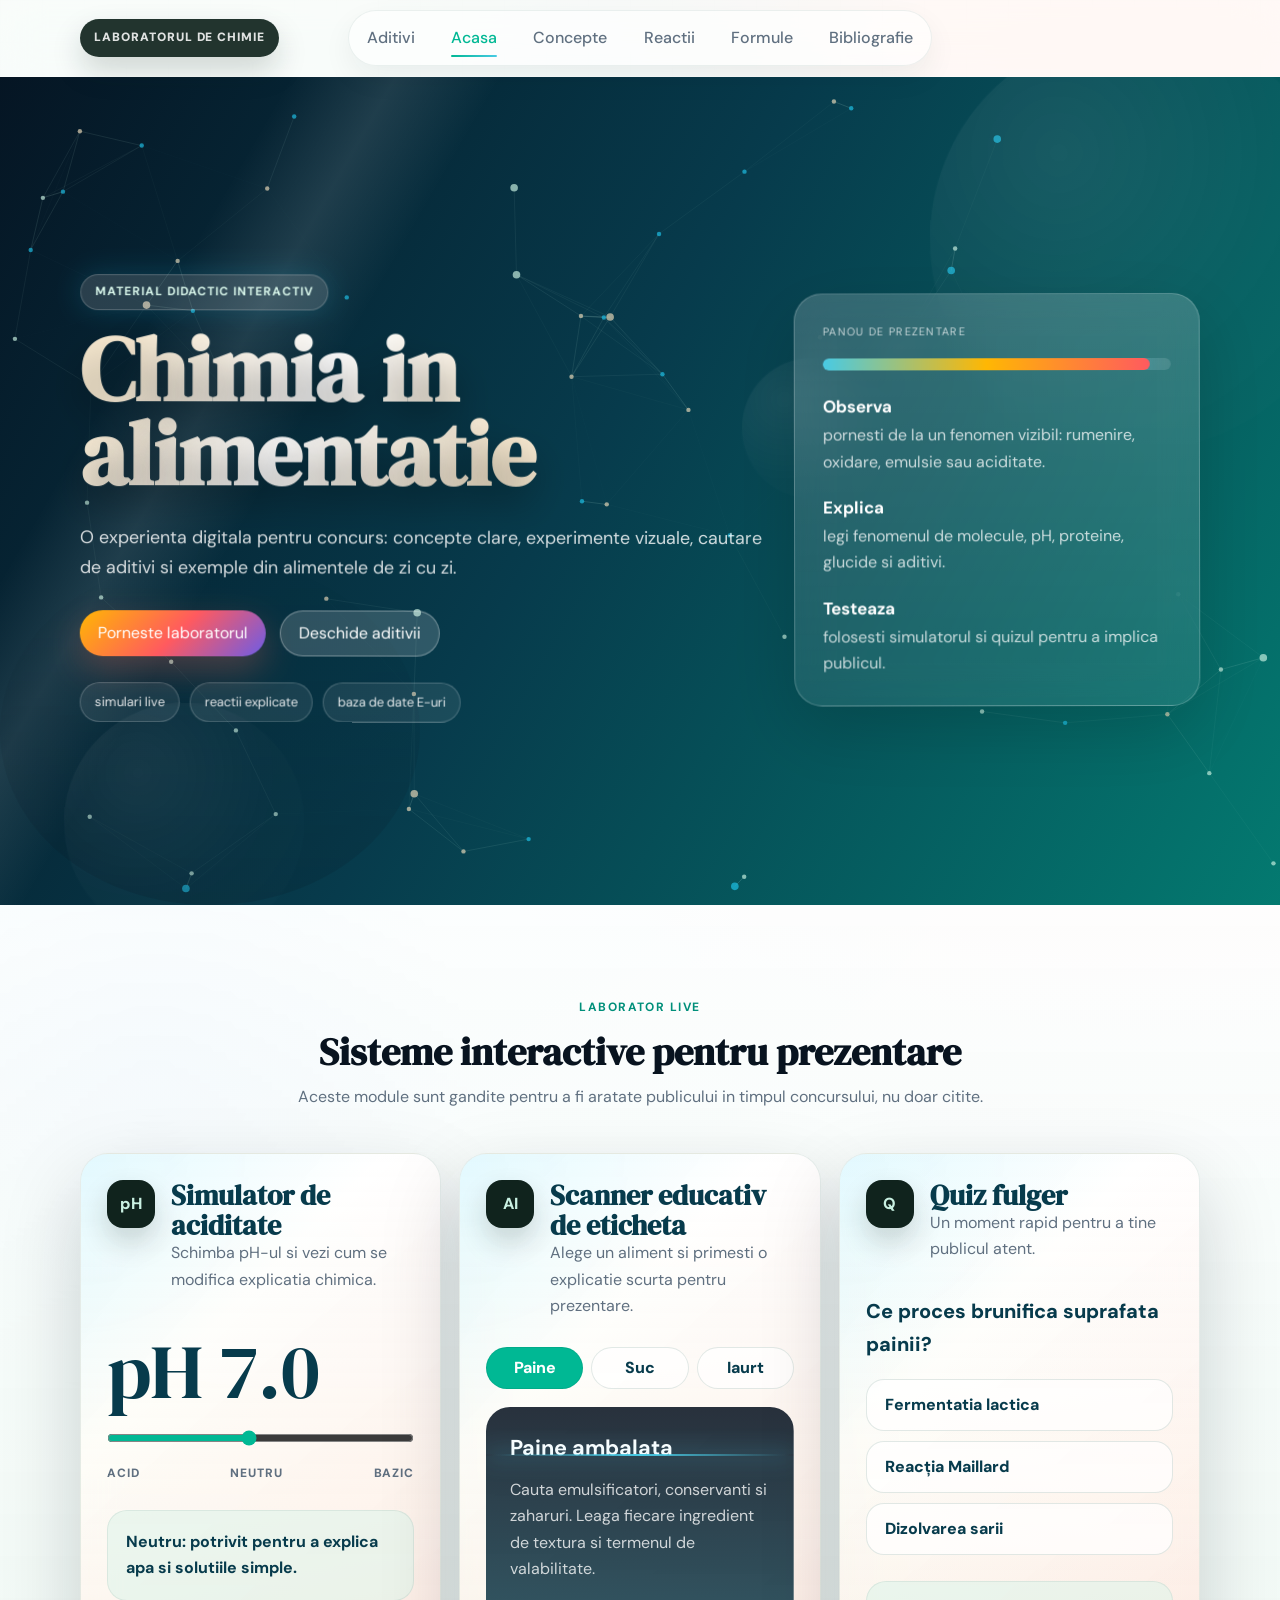
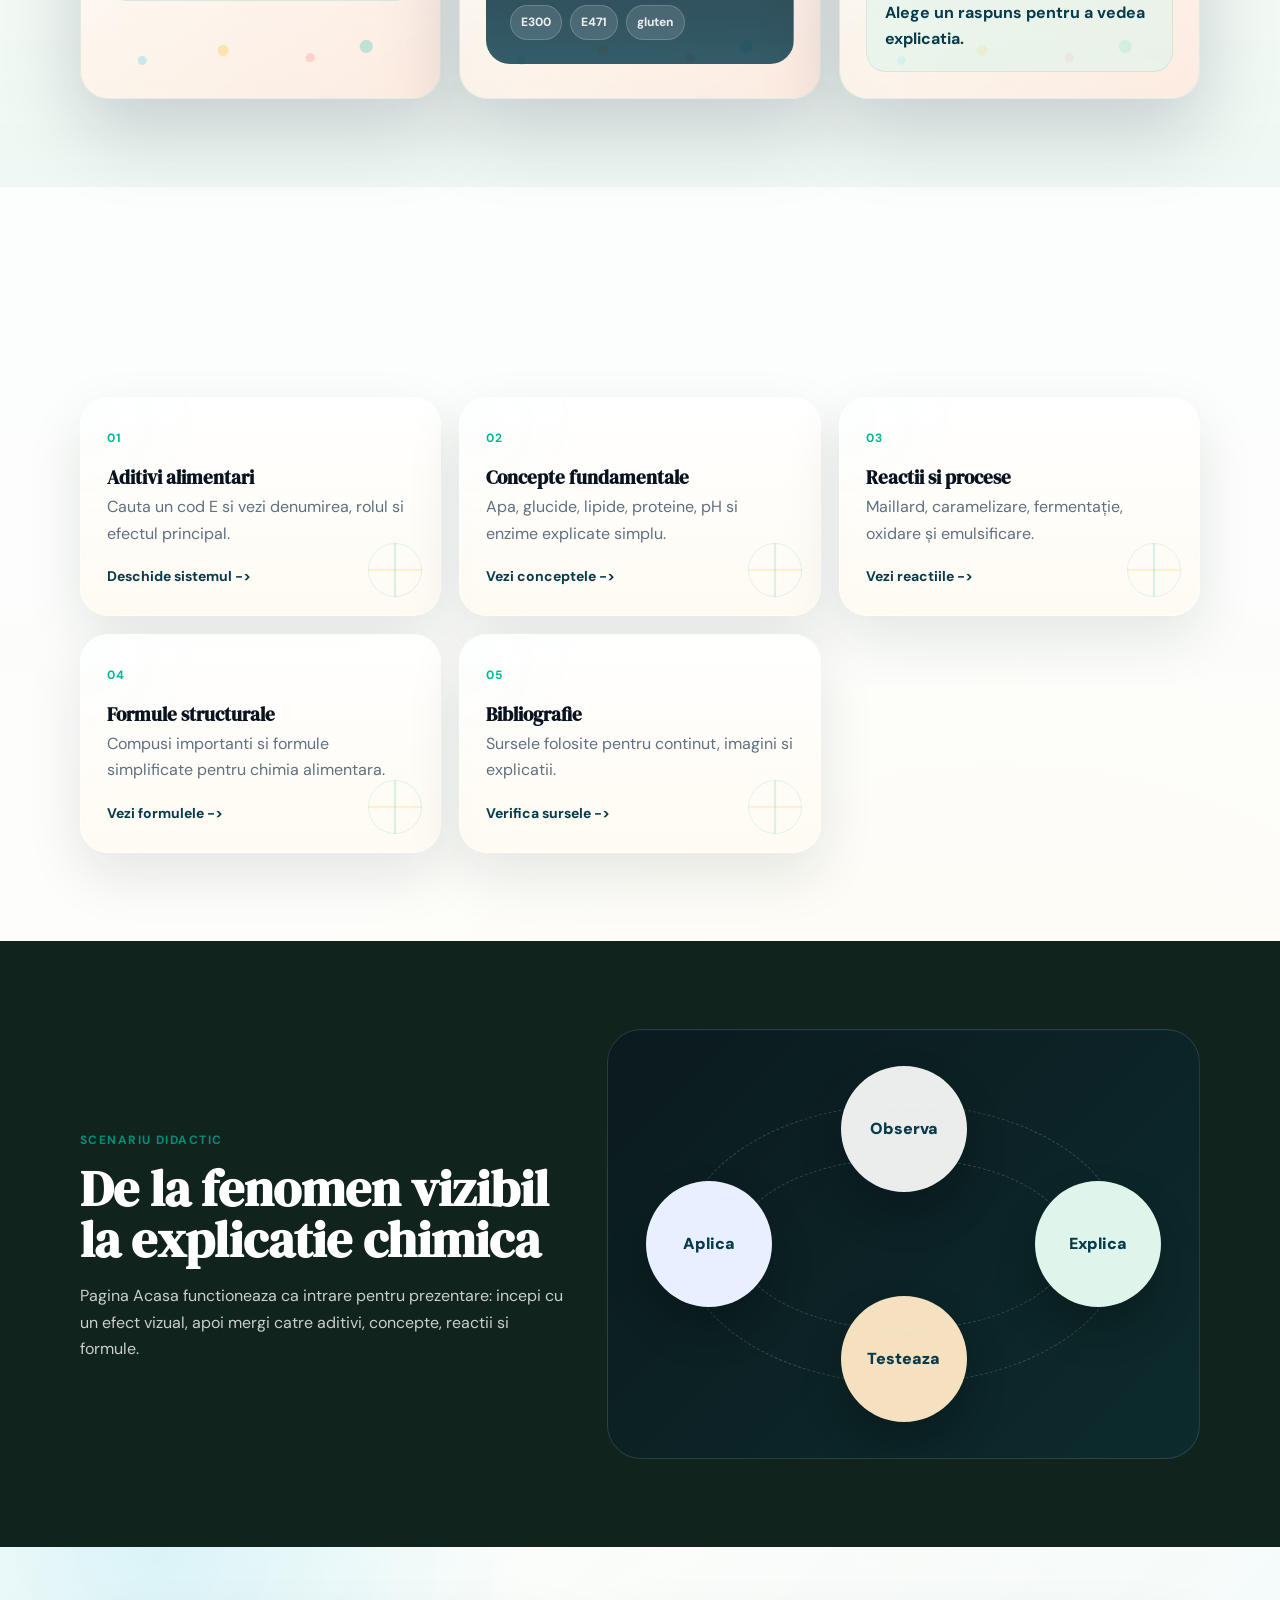
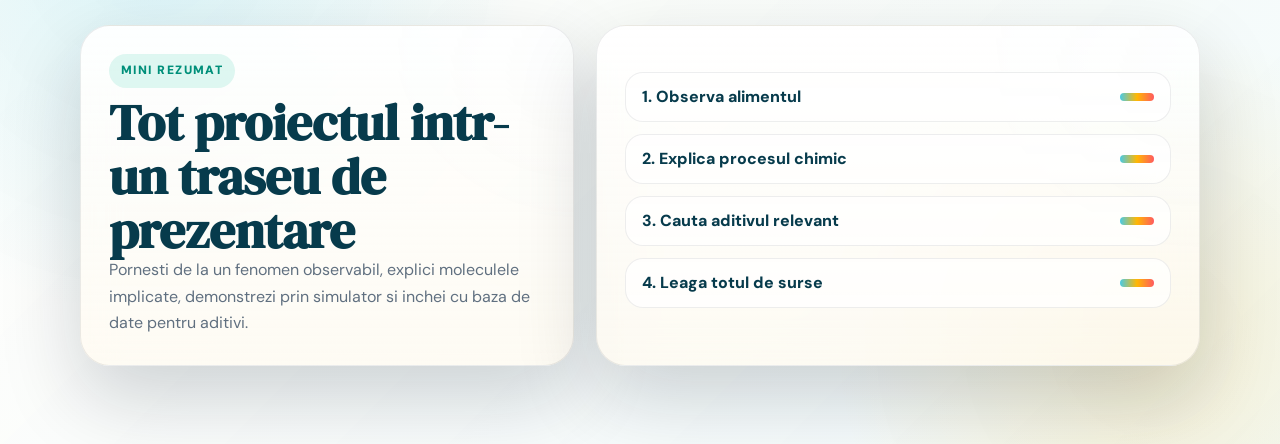
==== acasa.html @ 04f782ca "Version 9" ====
<!DOCTYPE html>
<html lang="ro">
<head>
  <meta charset="UTF-8" />
  <meta name="viewport" content="width=device-width, initial-scale=1.0" />
  <title>Acasa - Chimia in alimentatie</title>
  <link rel="stylesheet" href="style.css" />
  <link href="https://fonts.googleapis.com/css2?family=DM+Serif+Display:ital@0;1&family=DM+Sans:wght@300;400;500;700&display=swap" rel="stylesheet" />
</head>
<body data-page="home">
  <header class="navbar">
    <div class="nav-inner">
      <nav>
        <a class="nav-link" data-page="aditivi" href="aditivi.html">Aditivi</a>
        <a class="nav-link" data-page="home" href="acasa.html">Acasa</a>
        <a class="nav-link" data-page="concepte" href="concepte.html">Concepte</a>
        <a class="nav-link" data-page="reactii" href="reactii.html">Reactii</a>
        <a class="nav-link" data-page="formule" href="formule.html">Formule</a>
        <a class="nav-link" data-page="resurse" href="resurse.html">Bibliografie</a>
      </nav>
      <button class="menu-btn" id="menuBtn" aria-label="Deschide meniul">Menu</button>
    </div>
    <div class="mobile-menu" id="mobileMenu">
      <a class="nav-link" data-page="aditivi" href="aditivi.html">Aditivi</a>
      <a class="nav-link" data-page="home" href="acasa.html">Acasa</a>
      <a class="nav-link" data-page="concepte" href="concepte.html">Concepte</a>
      <a class="nav-link" data-page="reactii" href="reactii.html">Reactii</a>
      <a class="nav-link" data-page="formule" href="formule.html">Formule</a>
      <a class="nav-link" data-page="resurse" href="resurse.html">Bibliografie</a>
    </div>
  </header>

  <main>
    <section class="hero hero-home">
      <div class="hero-bg">
        <div class="molecule mol1" data-parallax data-parallax-speed="0.18" data-rotate-speed="0.008"></div>
        <div class="molecule mol2" data-parallax data-parallax-speed="0.12" data-rotate-speed="-0.006"></div>
        <div class="molecule mol3" data-parallax data-parallax-speed="0.22" data-rotate-speed="0.01"></div>
      </div>
      <div class="container hero-grid">
        <div class="hero-copy" data-parallax data-parallax-speed="0.08" data-rotate-speed="-0.002">
          <span class="badge badge-glow">Material didactic interactiv</span>
          <h1>
            <span
              class="shiny-text hero-shiny"
              data-shiny-text
              data-speed="5"
              data-color="#f8ead1"
              data-shine-color="#ffffff"
              data-spread="120"
            >
              Chimia in alimentatie
            </span>
          </h1>
          <p class="hero-lead">O experienta digitala pentru concurs: concepte clare, experimente vizuale, cautare de aditivi si exemple din alimentele de zi cu zi.</p>
          <div class="hero-actions">
            <a class="button button-primary" href="#laborator-live">Porneste laboratorul</a>
            <a class="button button-secondary" href="aditivi.html">Deschide aditivii</a>
          </div>
          <div class="hero-tags">
            <span>simulari live</span>
            <span>reactii explicate</span>
            <span>baza de date E-uri</span>
          </div>
        </div>
        <aside class="hero-panel hero-command" data-parallax data-parallax-speed="0.06" data-rotate-speed="0.002">
          <div class="panel-kicker">Panou de prezentare</div>
          <div class="command-meter" aria-hidden="true">
            <span style="--level: 94%"></span>
          </div>
          <div class="panel-item">
            <strong>Observa</strong>
            <span>pornesti de la un fenomen vizibil: rumenire, oxidare, emulsie sau aciditate.</span>
          </div>
          <div class="panel-item">
            <strong>Explica</strong>
            <span>legi fenomenul de molecule, pH, proteine, glucide si aditivi.</span>
          </div>
          <div class="panel-item">
            <strong>Testeaza</strong>
            <span>folosesti simulatorul si quizul pentru a implica publicul.</span>
          </div>
        </aside>
      </div>
    </section>

    <section class="section section-lab" id="laborator-live">
      <div class="container">
        <div class="section-header">
          <span class="section-tag">Laborator live</span>
          <h2>Sisteme interactive pentru prezentare</h2>
          <p>Aceste module sunt gandite pentru a fi aratate publicului in timpul concursului, nu doar citite.</p>
        </div>
        <div class="lab-dashboard">
          <article class="lab-card ph-card">
            <div class="lab-card-head">
              <span class="lab-icon">pH</span>
              <div>
                <h3>Simulator de aciditate</h3>
                <p>Schimba pH-ul si vezi cum se modifica explicatia chimica.</p>
              </div>
            </div>
            <div class="ph-readout" id="phReadout">pH 7.0</div>
            <input class="ph-slider" id="phSlider" type="range" min="1" max="14" step="0.1" value="7" aria-label="Alege pH-ul" />
            <div class="ph-scale" aria-hidden="true">
              <span>acid</span>
              <span>neutru</span>
              <span>bazic</span>
            </div>
            <p class="lab-result" id="phResult">Neutru: potrivit pentru a explica apa si solutiile simple.</p>
          </article>

          <article class="lab-card scanner-card">
            <div class="lab-card-head">
              <span class="lab-icon">AI</span>
              <div>
                <h3>Scanner educativ de eticheta</h3>
                <p>Alege un aliment si primesti o explicatie scurta pentru prezentare.</p>
              </div>
            </div>
            <div class="food-tabs" id="foodScannerTabs" role="tablist" aria-label="Exemple alimentare">
              <button class="is-active" type="button" data-food-scan="paine">Paine</button>
              <button type="button" data-food-scan="suc">Suc</button>
              <button type="button" data-food-scan="iaurt">Iaurt</button>
            </div>
            <div class="scanner-screen">
              <span class="scanner-line" aria-hidden="true"></span>
              <h4 id="scannerTitle">Paine ambalata</h4>
              <p id="scannerText">Cauta emulsificatori, conservanti si zaharuri. Leaga fiecare ingredient de textura si termenul de valabilitate.</p>
              <div class="scanner-tags" id="scannerTags">
                <span>E300</span><span>E471</span><span>gluten</span>
              </div>
            </div>
          </article>

          <article class="lab-card quiz-card">
            <div class="lab-card-head">
              <span class="lab-icon">Q</span>
              <div>
                <h3>Quiz fulger</h3>
                <p>Un moment rapid pentru a tine publicul atent.</p>
              </div>
            </div>
            <p class="quiz-question" id="quizQuestion">Ce proces brunifica suprafata painii?</p>
            <div class="quiz-options" id="quizOptions">
              <button type="button" data-correct="false">Fermentatia lactica</button>
              <button type="button" data-correct="true">Reacția Maillard</button>
              <button type="button" data-correct="false">Dizolvarea sarii</button>
            </div>
            <p class="lab-result" id="quizResult">Alege un raspuns pentru a vedea explicatia.</p>
          </article>
        </div>
      </div>
    </section>

    <section class="section section-light">
      <div class="container">
        <div class="section-header">
          <span class="section-tag">Navigare rapida</span>
          <h2>Alege zona pe care vrei sa o prezinti</h2>
        </div>
        <div class="link-grid">
          <a class="link-card" href="aditivi.html">
            <div class="card-index">01</div>
            <h3>Aditivi alimentari</h3>
            <p>Cauta un cod E si vezi denumirea, rolul si efectul principal.</p>
            <span class="card-link">Deschide sistemul -></span>
          </a>
          <a class="link-card" href="concepte.html">
            <div class="card-index">02</div>
            <h3>Concepte fundamentale</h3>
            <p>Apa, glucide, lipide, proteine, pH si enzime explicate simplu.</p>
            <span class="card-link">Vezi conceptele -></span>
          </a>
          <a class="link-card" href="reactii.html">
            <div class="card-index">03</div>
            <h3>Reactii si procese</h3>
            <p>Maillard, caramelizare, fermentație, oxidare și emulsificare.</p>
            <span class="card-link">Vezi reactiile -></span>
          </a>
          <a class="link-card" href="formule.html">
            <div class="card-index">04</div>
            <h3>Formule structurale</h3>
            <p>Compusi importanti si formule simplificate pentru chimia alimentara.</p>
            <span class="card-link">Vezi formulele -></span>
          </a>
          <a class="link-card" href="resurse.html">
            <div class="card-index">05</div>
            <h3>Bibliografie</h3>
            <p>Sursele folosite pentru continut, imagini si explicatii.</p>
            <span class="card-link">Verifica sursele -></span>
          </a>
        </div>
      </div>
    </section>

    <section class="section section-showcase">
      <div class="container showcase-grid">
        <div class="showcase-copy">
          <span class="section-tag section-tag-light">Scenariu didactic</span>
          <h2>De la fenomen vizibil la explicatie chimica</h2>
          <p>Pagina Acasa functioneaza ca intrare pentru prezentare: incepi cu un efect vizual, apoi mergi catre aditivi, concepte, reactii si formule.</p>
        </div>
        <div class="lesson-orbit" aria-hidden="true">
          <span>Observa</span>
          <span>Explica</span>
          <span>Testeaza</span>
          <span>Aplica</span>
        </div>
      </div>
    </section>
  </main>

  <footer class="footer">
    <div class="container footer-grid" data-parallax data-parallax-speed="0.02" data-rotate-speed="-0.001">
      <div>
        <p class="footer-text">Pagina Acasa este gandita pentru prezentarea generala a proiectului si pentru acces rapid la capitole.</p>
      </div>
      <div class="footer-links">
        <a href="aditivi.html">Aditivi</a>
        <a href="concepte.html">Concepte</a>
        <a href="reactii.html">Reactii</a>
        <a href="formule.html">Formule</a>
        <a href="resurse.html">Bibliografie</a>
      </div>
      <div class="footer-meta">
        <span>Start site</span>
        <a href="index.html">Explorator aditivi</a>
      </div>
    </div>
  </footer>

  <script src="script.js?v=20260425-4"></script>
</body>
</html>
---- style.css ----
:root {
  --green-light: #dff4ea;
  --green-mid: #1d9e75;
  --green-dark: #0d4d3f;
  --blue: #1f7aff;
  --cyan: #21d4fd;
  --coral: #ff6b57;
  --violet: #7c3aed;
  --cream: #f6f1e6;
  --cream-deep: #efe3c7;
  --amber: #c77f26;
  --amber-soft: #f5e1bf;
  --white: #ffffff;
  --ink: #1b1f1d;
  --muted: #65706b;
  --muted-light: #8a948f;
  --border: rgba(13, 77, 63, 0.1);
  --shadow: 0 16px 40px rgba(10, 55, 43, 0.08);
  --shadow-strong: 0 28px 70px rgba(8, 26, 35, 0.18);
  --radius-sm: 10px;
  --radius-md: 18px;
  --radius-lg: 28px;
  --font-display: "DM Serif Display", Georgia, serif;
  --font-body: "DM Sans", sans-serif;
}

*,
*::before,
*::after {
  box-sizing: border-box;
  margin: 0;
  padding: 0;
}

html {
  scroll-behavior: smooth;
}

body {
  font-family: var(--font-body);
  background:
    radial-gradient(circle at 18% 10%, rgba(33, 212, 253, 0.12), transparent 26%),
    radial-gradient(circle at 82% 4%, rgba(255, 107, 87, 0.1), transparent 24%),
    linear-gradient(180deg, #faf7f1 0%, #eef7f2 42%, #f7efe4 100%);
  color: var(--ink);
  font-size: 16px;
  line-height: 1.65;
}

a {
  color: inherit;
}

[data-parallax] {
  --parallax-y: 0px;
  --parallax-rotate: 0deg;
  transform: translate3d(0, var(--parallax-y), 0) rotate(var(--parallax-rotate));
  will-change: transform;
}

.container {
  width: min(1120px, calc(100% - 48px));
  margin: 0 auto;
}

.section {
  padding: 88px 0;
}

.section-light {
  background: rgba(255, 255, 255, 0.72);
}

.section-soft {
  background: linear-gradient(180deg, rgba(223, 244, 234, 0.5) 0%, rgba(245, 225, 191, 0.28) 100%);
}

.section-header {
  text-align: center;
  margin-bottom: 42px;
}

.section-header-left {
  text-align: left;
}

.section-tag {
  display: inline-block;
  margin-bottom: 12px;
  color: var(--green-mid);
  font-size: 12px;
  font-weight: 700;
  letter-spacing: 0.12em;
  text-transform: uppercase;
}

.section-tag-light {
  color: #c9f1e2;
}

.section-header h2,
.page-title,
.hero h1,
.feature-card h3,
.detail-card h3,
.link-card h3,
.timeline-card h3,
.case-card h3,
.summary-card h3,
.strategy-card h3,
.qa-card h3,
.info-card h3 {
  font-family: var(--font-display);
}

.section-header h2 {
  font-size: clamp(2rem, 3vw, 2.8rem);
  line-height: 1.15;
  margin-bottom: 10px;
}

.section-header p,
.page-lead,
.hero-lead {
  color: var(--muted);
  max-width: 760px;
}

.navbar {
  position: sticky;
  top: 0;
  z-index: 100;
  background: rgba(255, 255, 255, 0.72);
  backdrop-filter: blur(20px) saturate(145%);
  border-bottom: 1px solid rgba(13, 77, 63, 0.1);
}

.nav-inner {
  width: min(1120px, calc(100% - 48px));
  min-height: 72px;
  margin: 0 auto;
  display: flex;
  align-items: center;
  justify-content: center;
  padding: 10px 0;
}

.logo {
  display: inline-flex;
  align-items: center;
  gap: 10px;
  text-decoration: none;
  font-weight: 700;
}

.logo-icon {
  display: inline-grid;
  place-items: center;
  width: 28px;
  height: 28px;
  border-radius: 999px;
  background: rgba(29, 158, 117, 0.12);
  color: var(--green-mid);
}

.navbar nav {
  display: flex;
  align-items: center;
  justify-content: center;
  gap: clamp(18px, 2.2vw, 30px);
  flex-wrap: wrap;
  row-gap: 8px;
}

.nav-link {
  display: inline-flex;
  align-items: center;
  text-decoration: none;
  color: var(--muted);
  font-size: 16px;
  font-weight: 500;
  white-space: nowrap;
  padding: 6px 4px;
  transition: color 0.2s ease;
  position: relative;
}

.nav-link:hover,
.nav-link.is-active {
  color: var(--green-mid);
}

.nav-link::after {
  content: "";
  position: absolute;
  left: 4px;
  right: 4px;
  bottom: 0;
  height: 2px;
  border-radius: 999px;
  background: linear-gradient(90deg, var(--green-mid), var(--cyan));
  transform: scaleX(0);
  transform-origin: center;
  transition: transform 0.2s ease;
}

.nav-link:hover::after,
.nav-link.is-active::after {
  transform: scaleX(1);
}

.menu-btn {
  display: none;
  border: 1px solid var(--border);
  background: rgba(255, 255, 255, 0.5);
  border-radius: 999px;
  padding: 9px 14px;
  font-size: 13px;
  font-weight: 700;
  cursor: pointer;
}

.mobile-menu {
  display: none;
  flex-direction: column;
  gap: 14px;
  padding: 0 24px 18px;
  border-top: 1px solid var(--border);
}

.mobile-menu.open {
  display: flex;
}

.timeline-card {
  cursor: pointer;
  transition: transform 0.3s ease, background 0.3s ease;
}

.timeline-card:hover {
  background: rgba(29, 158, 117, 0.04);
  transform: translateY(-4px);
}

.card-more {
  display: block;
  margin-top: 14px;
  font-size: 13px;
  font-weight: 700;
  color: var(--green-mid);
  opacity: 0.8;
}

/* Detail Overlay */
.detail-overlay {
  position: fixed;
  top: 0;
  left: 0;
  width: 100%;
  height: 100%;
  background: rgba(16, 35, 29, 0.45); /* Mult mai transparent */
  backdrop-filter: blur(8px); /* Blur ușor redus pentru claritate */
  z-index: 1000;
  display: none;
  align-items: center;
  justify-content: center;
  padding: 24px;
}

.detail-overlay.open {
  display: flex;
}

.detail-content {
  background: #f9f6ef; /* Solid light background */
  width: min(900px, 100%);
  max-height: 90vh;
  overflow-y: auto;
  border-radius: 24px;
  position: relative;
  padding: 60px;
  box-shadow: 0 30px 60px rgba(0, 0, 0, 0.4);
}

.close-detail {
  position: absolute;
  top: 30px;
  right: 30px;
  background: #1d9e75;
  border: none;
  font-size: 24px;
  width: 40px;
  height: 40px;
  border-radius: 50%;
  cursor: pointer;
  color: white;
  display: flex;
  align-items: center;
  justify-content: center;
  line-height: 1;
  transition: transform 0.2s ease;
}

.close-detail:hover {
  transform: scale(1.1);
}

.detail-header {
  margin-bottom: 32px;
  border-bottom: 2px solid rgba(29, 158, 117, 0.1);
  padding-bottom: 20px;
}

.detail-header h2 {
  font-family: 'DM Serif Display', serif;
  font-size: 40px;
  color: #0d4d3f;
  margin-bottom: 8px;
}

.detail-body p {
  font-size: 18px;
  line-height: 1.7;
  margin-bottom: 30px;
  color: #333;
}

.detail-image-container {
  width: 100%;
  height: 400px;
  background: #e0ddd5;
  border: 3px dashed #1d9e75;
  border-radius: 20px;
  margin-bottom: 40px;
  display: flex;
  flex-direction: column;
  align-items: center;
  justify-content: center;
  color: #1d9e75;
  overflow: hidden;
  position: relative;
}

.detail-image-container img {
  width: 100%;
  height: 100%;
  object-fit: cover;
  display: block;
}

.detail-image-container img.detail-image-fit-contain {
  object-fit: contain;
  padding: 20px;
  background: rgba(255, 255, 255, 0.62);
}

.detail-image-placeholder-text {
  text-align: center;
  font-weight: 700;
  font-size: 14px;
  text-transform: uppercase;
  letter-spacing: 1px;
}

/* Global responsive images and layout improvements */
img {
  max-width: 100%;
  height: auto;
  display: block;
  border-radius: 8px;
}

.page-hero-visual {
  max-width: 520px;
  width: 100%;
}

.hero-visual-stack,
.hero-visual-chip {
  box-sizing: border-box;
}

.detail-image-container {
  height: auto;
  aspect-ratio: 16/9;
  min-height: 220px;
}

.detail-image-container img {
  width: 100%;
  height: 100%;
  object-fit: cover;
}

/* Improve responsiveness on smaller screens */
@media (max-width: 900px) {
  .section {
    padding: 48px 0;
  }
  .container {
    width: calc(100% - 32px);
  }
  .detail-examples {
    grid-template-columns: 1fr;
  }
  .detail-image-container {
    aspect-ratio: 4/3;
  }
}

.detail-examples {
  display: grid;
  grid-template-columns: 1fr 1fr;
  gap: 24px;
  margin-top: 20px;
}

.detail-example-card {
  background: rgba(255, 255, 255, 0.5);
  padding: 20px;
  border-radius: 12px;
  border: 1px solid var(--border);
}

.detail-example-card h4 {
  color: var(--green-mid);
  margin-bottom: 8px;
}

@media (max-width: 600px) {
  .detail-content {
    padding: 32px 24px;
  }
  .detail-examples {
    grid-template-columns: 1fr;
  }
}

.clickable-card {
  cursor: pointer;
  transition: transform 0.3s cubic-bezier(0.175, 0.885, 0.32, 1.275), background 0.3s ease, box-shadow 0.3s ease;
}

.clickable-card:hover {
  background: white;
  transform: translateY(-8px);
  box-shadow: 0 20px 40px rgba(8, 52, 41, 0.12);
}

.clickable-card .card-more {
  display: inline-block;
  margin-top: 15px;
  font-size: 13px;
  font-weight: 700;
  color: var(--green-mid);
  opacity: 0.7;
}

.hero-search-layout {
  display: grid;
  grid-template-columns: 1fr 1.1fr;
  gap: 60px;
  align-items: center;
  padding: 80px 0;
  min-height: 85vh;
}

.hero-search-box {
  background: rgba(255, 255, 255, 0.1);
  backdrop-filter: blur(10px);
  padding: 30px;
  border-radius: 24px;
  border: 1px solid rgba(255, 255, 255, 0.2);
  margin-top: 30px;
}

.hero-copy h1 {
  margin-bottom: 20px;
}

.hero-result-area {
  width: 100%;
}

.additive-result-card {
  background: white;
  border-radius: 32px;
  padding: 48px;
  box-shadow: 0 30px 60px rgba(8, 52, 41, 0.15);
  min-height: 400px;
  display: flex;
  flex-direction: column;
  justify-content: center;
  transition: transform 0.4s cubic-bezier(0.175, 0.885, 0.32, 1.275);
}

.additive-result-card:not(:empty) {
  transform: scale(1.02);
}

.additive-code-badge {
  background: var(--green-mid);
  color: white;
  display: inline-block;
  padding: 6px 16px;
  border-radius: 999px;
  font-weight: 700;
  font-size: 14px;
  margin-bottom: 16px;
}

.additive-result-head h2 {
  font-family: 'DM Serif Display', serif;
  font-size: 36px;
  color: var(--ink);
  margin-bottom: 8px;
}

.additive-result-summary {
  font-size: 18px;
  color: var(--green-mid);
  font-weight: 500;
  margin-bottom: 30px;
}

.additive-meta-grid {
  display: grid;
  grid-template-columns: 1fr 1fr;
  gap: 24px;
}

.additive-meta-block span {
  display: block;
  font-size: 12px;
  text-transform: uppercase;
  letter-spacing: 1px;
  font-weight: 700;
  color: var(--muted);
  margin-bottom: 8px;
}

.additive-meta-block p {
  color: var(--ink);
  line-height: 1.5;
}

.tag-white {
  background: rgba(255, 255, 255, 0.15);
  color: white;
}

@media (max-width: 1024px) {
  .hero-search-layout {
    grid-template-columns: 1fr;
    padding: 60px 0;
    text-align: center;
  }
  
  .additive-search-form {
    flex-direction: column;
  }
  
  .additive-chip-list {
    justify-content: center;
  }

  .additive-suggestion-head {
    flex-direction: column;
    align-items: flex-start;
  }
}

.hero,
.page-hero {
  position: relative;
  overflow: hidden;
}

.hero {
  min-height: calc(100vh - 72px);
  display: grid;
  align-items: center;
  padding: 118px 0 96px;
  background:
    radial-gradient(circle at 18% 18%, rgba(33, 212, 253, 0.28), transparent 28%),
    radial-gradient(circle at 85% 24%, rgba(255, 107, 87, 0.22), transparent 25%),
    linear-gradient(135deg, #061b1f 0%, #0b4034 42%, #14795d 100%);
}

.chem-canvas {
  position: absolute;
  inset: 0;
  width: 100%;
  height: 100%;
  opacity: 0.82;
  pointer-events: none;
}

.hero > .container,
.page-hero > .container {
  position: relative;
  z-index: 1;
}

.page-hero .chem-canvas {
  opacity: 0.5;
}

.page-hero-cream .chem-canvas,
.page-hero-amber .chem-canvas,
.page-hero-soft .chem-canvas {
  filter: invert(1) hue-rotate(135deg) saturate(1.2);
  opacity: 0.34;
}

.hero-home::after {
  content: "";
  position: absolute;
  inset: auto -10% -140px auto;
  width: 420px;
  height: 420px;
  border-radius: 50%;
  background: radial-gradient(circle, rgba(255, 255, 255, 0.22) 0%, rgba(255, 255, 255, 0) 65%);
  pointer-events: none;
}

.badge-glow {
  background: rgba(255, 255, 255, 0.12);
  border: 1px solid rgba(255, 255, 255, 0.2);
  box-shadow: 0 0 28px rgba(33, 212, 253, 0.16);
}

.hero-bg {
  position: absolute;
  inset: 0;
  pointer-events: none;
}

.molecule {
  position: absolute;
  border-radius: 50%;
  opacity: 0.09;
  background: radial-gradient(circle at 30% 30%, rgba(255, 255, 255, 0.8) 0%, rgba(255, 255, 255, 0.14) 55%, rgba(255, 255, 255, 0) 100%);
}

.mol1 {
  width: 420px;
  height: 420px;
  top: -90px;
  right: -70px;
}

.mol2 {
  width: 240px;
  height: 240px;
  left: 5%;
  bottom: -80px;
}

.mol3 {
  width: 140px;
  height: 140px;
  top: 32%;
  left: 58%;
}

.page-hero-centered {
  text-align: center;
  display: flex;
  flex-direction: column;
  align-items: center;
  justify-content: center;
  padding: 80px 0;
}

.page-hero-centered .page-lead {
  margin: 0 auto;
}

.container-narrow {
  max-width: 800px;
  margin-left: auto;
  margin-right: auto;
}

.hero-grid,
.page-hero-grid {
  position: relative;
  display: grid;
  grid-template-columns: minmax(0, 1.35fr) minmax(280px, 0.8fr);
  gap: 28px;
  align-items: center;
}

.badge {
  display: inline-block;
  margin-bottom: 18px;
  padding: 7px 14px;
  border-radius: 999px;
  background: rgba(255, 255, 255, 0.14);
  color: #d9f7eb;
  font-size: 12px;
  font-weight: 700;
  letter-spacing: 0.08em;
  text-transform: uppercase;
}

.hero h1 {
  font-size: clamp(3rem, 7vw, 6.4rem);
  line-height: 0.94;
  color: var(--white);
  margin-bottom: 20px;
  max-width: 860px;
}

.hero-lead {
  color: rgba(255, 255, 255, 0.82);
  max-width: 700px;
  font-size: clamp(1rem, 1.4vw, 1.2rem);
}

.hero-actions {
  display: flex;
  flex-wrap: wrap;
  gap: 14px;
  margin-top: 28px;
}

.hero-tags {
  display: flex;
  flex-wrap: wrap;
  gap: 10px;
  margin-top: 26px;
}

.hero-tags span {
  padding: 8px 14px;
  border-radius: 999px;
  border: 1px solid rgba(255, 255, 255, 0.2);
  background: rgba(255, 255, 255, 0.08);
  color: rgba(255, 255, 255, 0.88);
  font-size: 13px;
}

.hero-panel,
.page-side-note,
.page-hero-visual,
.feature-card,
.detail-card,
.link-card,
.info-card,
.qa-card,
.timeline-card,
.case-card,
.summary-card,
.strategy-card,
.photo-card,
.stat-chip,
.highlight-strip,
.quote-panel,
.source-card,
.cta-band,
.definition-table,
.topic-list {
  background: rgba(255, 255, 255, 0.86);
  border: 1px solid var(--border);
  border-radius: var(--radius-lg);
  box-shadow: var(--shadow);
}

.hero-panel {
  padding: 28px;
  color: var(--white);
  background: linear-gradient(180deg, rgba(255, 255, 255, 0.18) 0%, rgba(255, 255, 255, 0.08) 100%);
  border-color: rgba(255, 255, 255, 0.22);
  box-shadow: 0 24px 70px rgba(0, 0, 0, 0.16);
  backdrop-filter: blur(18px);
}

.hero-command {
  overflow: hidden;
}

.command-meter {
  height: 12px;
  border-radius: 999px;
  background: rgba(255, 255, 255, 0.12);
  overflow: hidden;
  margin-bottom: 22px;
}

.command-meter span {
  display: block;
  width: var(--level);
  height: 100%;
  border-radius: inherit;
  background: linear-gradient(90deg, var(--cyan), var(--amber), var(--coral));
  box-shadow: 0 0 24px rgba(33, 212, 253, 0.38);
}

.hero-mini-stats {
  display: grid;
  grid-template-columns: repeat(3, 1fr);
  gap: 10px;
  margin-top: 24px;
}

.hero-mini-stats span {
  padding: 12px 10px;
  border-radius: 18px;
  background: rgba(255, 255, 255, 0.1);
  color: rgba(255, 255, 255, 0.74);
  font-size: 12px;
  text-align: center;
}

.hero-mini-stats strong {
  display: block;
  color: var(--white);
  font-size: 21px;
  line-height: 1;
}

.panel-kicker {
  font-size: 11px;
  text-transform: uppercase;
  letter-spacing: 0.12em;
  opacity: 0.72;
  margin-bottom: 18px;
}

.panel-item + .panel-item {
  margin-top: 18px;
}

.panel-item strong {
  display: block;
  font-size: 17px;
  margin-bottom: 2px;
}

.panel-item span,
.panel-note {
  color: rgba(255, 255, 255, 0.76);
}

.panel-note {
  margin-top: 20px;
  padding-top: 18px;
  border-top: 1px solid rgba(255, 255, 255, 0.14);
  font-size: 14px;
}

.button {
  display: inline-flex;
  align-items: center;
  justify-content: center;
  min-height: 46px;
  padding: 0 18px;
  border-radius: 999px;
  text-decoration: none;
  font-weight: 700;
  border: none;
  font: inherit;
  cursor: pointer;
  transition: transform 0.18s ease, background 0.18s ease, color 0.18s ease;
}

.button:hover {
  transform: translateY(-1px);
}

.button-primary {
  background: linear-gradient(135deg, var(--amber), var(--coral));
  color: var(--white);
  box-shadow: 0 14px 34px rgba(255, 107, 87, 0.28);
}

.button-secondary {
  background: rgba(255, 255, 255, 0.12);
  border: 1px solid rgba(255, 255, 255, 0.18);
  color: var(--white);
}

.bibliography-toolbar-section {
  padding-top: 28px;
  padding-bottom: 16px;
}

.bibliography-toolbar-shell {
  position: sticky;
  top: 88px;
  z-index: 40;
  padding: 18px;
  border: 1px solid var(--border);
  border-radius: var(--radius-lg);
  background: rgba(249, 246, 239, 0.94);
  backdrop-filter: blur(12px);
  box-shadow: var(--shadow);
}

.bibliography-filter-list {
  display: flex;
  flex-wrap: wrap;
  gap: 10px;
}

.bibliography-filter-button {
  display: inline-flex;
  align-items: center;
  justify-content: center;
  min-height: 42px;
  padding: 0 16px;
  border-radius: 999px;
  border: 1px solid var(--border);
  background: rgba(255, 255, 255, 0.82);
  color: var(--green-dark);
  font: inherit;
  font-size: 14px;
  font-weight: 700;
  cursor: pointer;
  transition: transform 0.18s ease, background 0.18s ease, color 0.18s ease, border-color 0.18s ease;
}

.bibliography-filter-button:hover {
  transform: translateY(-1px);
  background: rgba(223, 244, 234, 0.72);
}

.bibliography-filter-button.is-active {
  background: var(--green-mid);
  border-color: var(--green-mid);
  color: var(--white);
}

.bibliography-toolbar-note {
  margin-top: 12px;
  color: var(--muted);
  font-size: 14px;
}

.bibliography-panel[hidden] {
  display: none;
}

.shiny-text {
  display: inline-block;
  background-size: 200% auto;
  background-position: 150% center;
  -webkit-background-clip: text;
  background-clip: text;
  -webkit-text-fill-color: transparent;
}

.hero-shiny {
  padding-bottom: 0.08em;
}

.page-hero {
  padding: 96px 0 70px;
}

.page-hero-cream {
  background: linear-gradient(135deg, #f7f0de 0%, #fff9ef 50%, #e2f5eb 100%);
}

.page-hero-green {
  background: linear-gradient(135deg, #0b4034 0%, #13614a 55%, #1b8563 100%);
}

.page-hero-amber {
  background: linear-gradient(135deg, #f4e2bf 0%, #fff4dd 45%, #e5f3eb 100%);
}

.page-hero-soft {
  background: linear-gradient(135deg, #edf7f1 0%, #fffdf8 50%, #f4ead9 100%);
}

.page-title {
  font-size: clamp(2.4rem, 5vw, 4rem);
  line-height: 1.06;
  margin-bottom: 16px;
}

.page-title-light,
.page-lead-light {
  color: var(--white);
}

.page-lead {
  max-width: 720px;
  font-size: 18px;
}

.page-side-note {
  padding: 24px;
}

.page-hero-visual {
  position: relative;
  min-height: 300px;
  padding: 28px;
  overflow: hidden;
  display: flex;
  flex-direction: column;
  gap: 16px;
  background-position: center;
  background-repeat: no-repeat;
  background-size: cover;
}

.page-side-note strong {
  display: block;
  margin-bottom: 10px;
  color: var(--green-dark);
}

.page-side-note-dark {
  background: rgba(255, 255, 255, 0.12);
  border-color: rgba(255, 255, 255, 0.18);
  color: rgba(255, 255, 255, 0.84);
  box-shadow: none;
}

.page-side-note-dark strong {
  color: var(--white);
}

.page-hero-visual::before,
.visual-art::before,
.visual-art::after {
  content: "";
  position: absolute;
  border-radius: 50%;
}

.page-hero-visual::before {
  width: 220px;
  height: 220px;
  right: -50px;
  top: -70px;
  background: radial-gradient(circle, rgba(255, 255, 255, 0.8) 0%, rgba(255, 255, 255, 0) 72%);
  opacity: 0.7;
}

.hero-visual-kicker,
.visual-kicker {
  display: inline-flex;
  align-items: center;
  gap: 8px;
  padding: 7px 12px;
  border-radius: 999px;
  background: rgba(13, 77, 63, 0.08);
  color: var(--green-dark);
  font-size: 12px;
  font-weight: 700;
  letter-spacing: 0.08em;
  text-transform: uppercase;
}

.hero-visual-kicker::before,
.visual-kicker::before {
  content: "";
  width: 8px;
  height: 8px;
  border-radius: 50%;
  background: var(--amber);
  box-shadow: 0 0 0 6px rgba(199, 127, 38, 0.12);
}

.hero-visual-title {
  max-width: 320px;
  font-family: var(--font-display);
  font-size: clamp(1.7rem, 3vw, 2.3rem);
  line-height: 1.1;
  color: var(--green-dark);
}

.hero-visual-copy {
  max-width: 340px;
  color: var(--muted);
}

.hero-visual-stack {
  position: relative;
  width: min(100%, 320px);
  display: grid;
  gap: 14px;
  margin-top: auto;
  margin-left: auto;
  z-index: 1;
}

.hero-visual-chip {
  padding: 14px 16px;
  border-radius: 20px;
  backdrop-filter: blur(8px);
  border: 1px solid rgba(13, 77, 63, 0.08);
  box-shadow: 0 16px 26px rgba(10, 55, 43, 0.08);
  color: var(--green-dark);
  font-weight: 700;
}

.hero-visual-chip span {
  display: block;
  margin-top: 4px;
  color: var(--muted);
  font-size: 13px;
  font-weight: 500;
}

.hero-visual-chip:nth-child(1) {
  background: rgba(255, 255, 255, 0.72);
}

.hero-visual-chip:nth-child(2) {
  margin-left: 34px;
  background: rgba(223, 244, 234, 0.9);
}

.page-hero-visual.visual-card-bread {
  background-image:
    linear-gradient(135deg, rgba(255, 248, 237, 0.96) 0%, rgba(255, 244, 230, 0.84) 46%, rgba(255, 248, 237, 0.12) 100%),
    url("assets/images/bread-crust.jpg");
}

.page-hero-visual.visual-card-liquid {
  background-image:
    linear-gradient(135deg, rgba(240, 249, 244, 0.96) 0%, rgba(232, 243, 238, 0.84) 46%, rgba(240, 249, 244, 0.12) 100%),
    url("assets/images/water-pouring.png");
}

.page-hero-visual.visual-card-water {
  background-image:
    linear-gradient(135deg, rgba(241, 249, 250, 0.96) 0%, rgba(231, 243, 245, 0.84) 46%, rgba(241, 249, 250, 0.16) 100%),
    url("assets/images/water-pouring.png");
}

.page-hero-visual.visual-card-fruit {
  background-image:
    linear-gradient(135deg, rgba(252, 249, 242, 0.96) 0%, rgba(248, 242, 230, 0.84) 46%, rgba(252, 249, 242, 0.12) 100%),
    url("assets/images/sliced-apple.jpg");
}

.page-hero-visual.visual-card-books {
  background-image:
    linear-gradient(135deg, rgba(251, 245, 235, 0.96) 0%, rgba(243, 233, 216, 0.88) 46%, rgba(251, 245, 235, 0.18) 100%),
    url("assets/images/books-shelf.jpg");
}

.page-hero-visual.visual-card-lab {
  background-image:
    linear-gradient(135deg, rgba(244, 249, 245, 0.96) 0%, rgba(232, 241, 235, 0.88) 46%, rgba(244, 249, 245, 0.14) 100%),
    url("assets/images/female-lab.jpg");
}

.visual-gallery {
  display: grid;
  grid-template-columns: repeat(3, minmax(0, 1fr));
  gap: 18px;
}

.visual-gallery-four {
  grid-template-columns: repeat(4, minmax(0, 1fr));
}

.visual-card {
  position: relative;
  min-height: 320px;
  padding: 24px;
  overflow: hidden;
  display: flex;
  flex-direction: column;
  gap: 14px;
}

.visual-card h3 {
  max-width: 100%;
  font-family: var(--font-display);
  font-size: 1.85rem;
  line-height: 1.08;
  color: var(--green-dark);
}

.visual-card p {
  max-width: 100%;
  color: var(--muted);
}

.visual-art {
  position: relative;
  width: 100%;
  height: 180px;
  border-radius: 26px;
  overflow: hidden;
  border: 1px solid rgba(13, 77, 63, 0.08);
  box-shadow: 0 18px 32px rgba(10, 55, 43, 0.12);
  margin-top: auto;
}

.visual-art img {
  position: relative;
  z-index: 0;
  width: 100%;
  height: 100%;
  object-fit: cover;
  display: block;
}

.visual-art::before {
  width: 120px;
  height: 120px;
  left: -28px;
  top: -28px;
  background: rgba(255, 255, 255, 0.3);
  z-index: 1;
  pointer-events: none;
}

.visual-art::after {
  width: 82px;
  height: 82px;
  right: 16px;
  bottom: 16px;
  background: rgba(255, 255, 255, 0.22);
  z-index: 1;
  pointer-events: none;
}

.visual-card-bread {
  background: linear-gradient(180deg, rgba(255, 248, 237, 0.95) 0%, rgba(247, 230, 199, 0.86) 100%);
}

.visual-card-bread .visual-art {
  background-image:
    linear-gradient(180deg, rgba(84, 48, 20, 0.16) 0%, rgba(84, 48, 20, 0.3) 100%),
    url("assets/images/bread-crust.jpg");
  background-position: center;
  background-repeat: no-repeat;
  background-size: cover;
}

.visual-card-liquid {
  background: linear-gradient(180deg, rgba(233, 248, 241, 0.96) 0%, rgba(208, 236, 225, 0.9) 100%);
}

.visual-card-water {
  background: linear-gradient(180deg, rgba(238, 248, 250, 0.98) 0%, rgba(214, 232, 237, 0.92) 100%);
}

.visual-card-liquid .visual-art {
  background-image:
    linear-gradient(180deg, rgba(12, 37, 31, 0.1) 0%, rgba(12, 37, 31, 0.28) 100%),
    url("assets/images/water-pouring.png");
  background-position: center;
  background-repeat: no-repeat;
  background-size: cover;
}

.visual-card-liquid .visual-art::after {
  border-radius: 20px;
  width: 92px;
  height: 56px;
  right: 20px;
  bottom: 20px;
  background: rgba(255, 255, 255, 0.26);
}

.visual-card-water .visual-art {
  background-image:
    linear-gradient(180deg, rgba(17, 49, 63, 0.08) 0%, rgba(17, 49, 63, 0.24) 100%),
    url("assets/images/water-pouring.png");
  background-position: center;
  background-repeat: no-repeat;
  background-size: cover;
}

.visual-card-fruit {
  background: linear-gradient(180deg, rgba(245, 239, 230, 0.98) 0%, rgba(236, 223, 203, 0.92) 100%);
}

.visual-card-egg {
  background: linear-gradient(180deg, rgba(252, 247, 238, 0.98) 0%, rgba(241, 231, 214, 0.92) 100%);
}

.visual-card-carb {
  background: linear-gradient(180deg, rgba(251, 242, 230, 0.98) 0%, rgba(240, 220, 189, 0.92) 100%);
}

.visual-card-protein {
  background: linear-gradient(180deg, rgba(246, 243, 238, 0.98) 0%, rgba(227, 220, 214, 0.92) 100%);
}

.visual-card-lipid {
  background: linear-gradient(180deg, rgba(248, 241, 229, 0.98) 0%, rgba(238, 221, 188, 0.92) 100%);
}

.visual-card-fruit .visual-art {
  background-image:
    linear-gradient(180deg, rgba(76, 55, 18, 0.1) 0%, rgba(76, 55, 18, 0.24) 100%),
    url("assets/images/sliced-apple.jpg");
  background-position: center;
  background-repeat: no-repeat;
  background-size: cover;
}

.visual-card-fruit .visual-art::before {
  width: 74px;
  height: 74px;
  left: 22px;
  top: 18px;
  background: rgba(255, 255, 255, 0.24);
}

.visual-card-egg .visual-art {
  background-image:
    linear-gradient(180deg, rgba(89, 57, 21, 0.08) 0%, rgba(89, 57, 21, 0.22) 100%),
    url("assets/images/egg-food.jpg");
  background-position: center;
  background-repeat: no-repeat;
  background-size: cover;
}

.photo-grid {
  display: grid;
  grid-template-columns: repeat(3, minmax(0, 1fr));
  gap: 18px;
}

.photo-card {
  overflow: hidden;
  padding: 0;
  transition: transform 0.18s ease, box-shadow 0.18s ease, border-color 0.18s ease;
}

.photo-card img {
  display: block;
  width: 100%;
  aspect-ratio: 4 / 3;
  object-fit: cover;
}

.photo-card figcaption {
  padding: 22px;
}

.photo-label {
  display: inline-block;
  margin-bottom: 10px;
  color: var(--green-mid);
  font-size: 12px;
  font-weight: 700;
  letter-spacing: 0.1em;
  text-transform: uppercase;
}

.photo-card h3 {
  font-family: var(--font-display);
  font-size: 1.5rem;
  line-height: 1.12;
  color: var(--green-dark);
  margin-bottom: 10px;
}

.photo-card p {
  color: var(--muted);
}

.stat-band,
.highlight-grid,
.source-grid {
  display: grid;
  gap: 18px;
}

.stat-band {
  grid-template-columns: repeat(3, minmax(0, 1fr));
}

.stat-chip {
  padding: 22px 24px;
  background: linear-gradient(180deg, rgba(255, 255, 255, 0.92) 0%, rgba(245, 249, 246, 0.88) 100%);
}

.stat-chip strong {
  display: block;
  font-family: var(--font-display);
  font-size: clamp(2rem, 4vw, 2.8rem);
  line-height: 1;
  color: var(--green-dark);
}

.stat-chip span {
  display: block;
  margin-top: 10px;
  font-size: 13px;
  font-weight: 700;
  letter-spacing: 0.08em;
  text-transform: uppercase;
  color: var(--green-mid);
}

.stat-chip p {
  margin-top: 8px;
  color: var(--muted);
}

.highlight-grid {
  grid-template-columns: minmax(0, 1.2fr) minmax(0, 0.8fr);
}

.highlight-strip {
  position: relative;
  overflow: hidden;
  padding: 30px;
  background: linear-gradient(135deg, rgba(223, 244, 234, 0.72) 0%, rgba(245, 225, 191, 0.68) 100%);
}

.highlight-strip::before {
  content: "";
  position: absolute;
  width: 240px;
  height: 240px;
  right: -70px;
  top: -80px;
  border-radius: 50%;
  background: radial-gradient(circle, rgba(255, 255, 255, 0.7) 0%, rgba(255, 255, 255, 0) 70%);
}

.highlight-strip h3,
.quote-panel h3,
.source-card h3 {
  font-family: var(--font-display);
}

.highlight-strip h3 {
  position: relative;
  font-size: clamp(2rem, 3.4vw, 2.8rem);
  line-height: 1.05;
  max-width: 520px;
  color: var(--green-dark);
}

.highlight-strip p {
  position: relative;
  margin-top: 12px;
  max-width: 560px;
  color: var(--muted);
}

.highlight-points {
  position: relative;
  display: flex;
  flex-wrap: wrap;
  gap: 10px;
  margin-top: 22px;
}

.highlight-points span {
  padding: 9px 14px;
  border-radius: 999px;
  background: rgba(255, 255, 255, 0.72);
  border: 1px solid rgba(13, 77, 63, 0.08);
  color: var(--green-dark);
  font-size: 13px;
  font-weight: 700;
}

.quote-panel,
.source-card {
  padding: 28px;
}

.quote-panel {
  background: linear-gradient(180deg, rgba(16, 35, 29, 0.95) 0%, rgba(20, 61, 49, 0.92) 100%);
  color: rgba(255, 255, 255, 0.82);
}

.quote-mark {
  display: inline-block;
  margin-bottom: 10px;
  font-family: var(--font-display);
  font-size: 3rem;
  line-height: 1;
  color: rgba(245, 225, 191, 0.9);
}

.quote-panel h3 {
  color: var(--white);
  font-size: 1.7rem;
  line-height: 1.08;
}

.quote-panel p {
  margin-top: 12px;
}

.quote-note {
  display: block;
  margin-top: 20px;
  color: rgba(255, 255, 255, 0.62);
  font-size: 13px;
}

.source-grid {
  grid-template-columns: repeat(3, minmax(0, 1fr));
}

.source-card {
  background: linear-gradient(180deg, rgba(255, 255, 255, 0.92) 0%, rgba(248, 245, 238, 0.9) 100%);
}

.source-card h3 {
  font-size: 1.55rem;
  line-height: 1.12;
  color: var(--green-dark);
}

.source-card p {
  margin-top: 10px;
  color: var(--muted);
}

.source-meta {
  display: inline-flex;
  align-items: center;
  margin-top: 16px;
  padding: 8px 12px;
  border-radius: 999px;
  background: rgba(223, 244, 234, 0.72);
  color: var(--green-mid);
  font-size: 12px;
  font-weight: 700;
  letter-spacing: 0.08em;
  text-transform: uppercase;
}

.section-lab {
  position: relative;
  background:
    linear-gradient(180deg, rgba(255, 255, 255, 0.82), rgba(238, 247, 242, 0.9)),
    radial-gradient(circle at 12% 20%, rgba(31, 122, 255, 0.12), transparent 24%);
}

.section-lab .section-header p {
  margin: 0 auto;
}

.lab-dashboard {
  display: grid;
  grid-template-columns: repeat(3, minmax(0, 1fr));
  gap: 18px;
  align-items: stretch;
}

.lab-card {
  position: relative;
  overflow: hidden;
  min-height: 440px;
  padding: 26px;
  border: 1px solid rgba(13, 77, 63, 0.1);
  border-radius: var(--radius-lg);
  background: rgba(255, 255, 255, 0.86);
  box-shadow: var(--shadow-strong);
  backdrop-filter: blur(18px);
}

.lab-card::before {
  content: "";
  position: absolute;
  inset: 0;
  background: linear-gradient(135deg, rgba(33, 212, 253, 0.12), transparent 34%, rgba(255, 107, 87, 0.1));
  pointer-events: none;
}

.lab-card > * {
  position: relative;
  z-index: 1;
}

.lab-card-head {
  display: flex;
  gap: 16px;
  align-items: flex-start;
}

.lab-card h3,
.showcase-copy h2 {
  font-family: var(--font-display);
  color: var(--green-dark);
}

.lab-card h3 {
  font-size: 1.75rem;
  line-height: 1.08;
}

.lab-card p {
  color: var(--muted);
}

.lab-icon {
  display: inline-grid;
  place-items: center;
  flex: 0 0 48px;
  width: 48px;
  height: 48px;
  border-radius: 16px;
  background: #10231d;
  color: #c9f1e2;
  font-weight: 800;
  box-shadow: 0 14px 28px rgba(16, 35, 29, 0.18);
}

.ph-readout {
  margin: 40px 0 18px;
  font-family: var(--font-display);
  font-size: clamp(3rem, 6vw, 4.8rem);
  line-height: 1;
  color: var(--green-dark);
}

.ph-slider {
  width: 100%;
  accent-color: var(--green-mid);
}

.ph-scale {
  display: flex;
  justify-content: space-between;
  margin-top: 10px;
  color: var(--muted);
  font-size: 12px;
  font-weight: 800;
  letter-spacing: 0.08em;
  text-transform: uppercase;
}

.lab-result {
  margin-top: 26px;
  padding: 18px;
  border-radius: 20px;
  background: rgba(223, 244, 234, 0.62);
  border: 1px solid rgba(13, 77, 63, 0.08);
  color: var(--green-dark) !important;
  font-weight: 700;
}

.food-tabs {
  display: grid;
  grid-template-columns: repeat(3, 1fr);
  gap: 8px;
  margin: 28px 0 18px;
}

.food-tabs button,
.quiz-options button {
  min-height: 42px;
  border: 1px solid rgba(13, 77, 63, 0.12);
  border-radius: 999px;
  background: rgba(255, 255, 255, 0.72);
  color: var(--green-dark);
  font: inherit;
  font-weight: 800;
  cursor: pointer;
  transition: transform 0.18s ease, background 0.18s ease, color 0.18s ease, border-color 0.18s ease;
}

.food-tabs button:hover,
.quiz-options button:hover {
  transform: translateY(-1px);
  border-color: rgba(29, 158, 117, 0.34);
}

.food-tabs button.is-active {
  background: var(--green-mid);
  color: var(--white);
}

.scanner-screen {
  position: relative;
  min-height: 220px;
  padding: 24px;
  overflow: hidden;
  border-radius: 24px;
  background:
    linear-gradient(180deg, rgba(6, 27, 31, 0.94), rgba(13, 77, 63, 0.9)),
    url("assets/images/female-lab.jpg");
  background-size: cover;
  background-position: center;
  color: var(--white);
}

.scanner-screen h4 {
  font-size: 1.35rem;
  margin-bottom: 10px;
}

.scanner-screen p {
  color: rgba(255, 255, 255, 0.78);
}

.scanner-line {
  position: absolute;
  left: 0;
  right: 0;
  top: 18%;
  height: 2px;
  background: linear-gradient(90deg, transparent, var(--cyan), transparent);
  box-shadow: 0 0 22px var(--cyan);
  animation: scanLine 3.2s ease-in-out infinite;
}

.scanner-tags {
  display: flex;
  flex-wrap: wrap;
  gap: 8px;
  margin-top: 22px;
}

.scanner-tags span {
  padding: 7px 10px;
  border-radius: 999px;
  background: rgba(255, 255, 255, 0.12);
  border: 1px solid rgba(255, 255, 255, 0.18);
  color: rgba(255, 255, 255, 0.88);
  font-size: 12px;
  font-weight: 800;
}

.quiz-question {
  margin: 32px 0 18px;
  font-size: 1.25rem;
  font-weight: 800;
  color: var(--green-dark) !important;
}

.quiz-options {
  display: grid;
  gap: 10px;
}

.quiz-options button {
  justify-content: flex-start;
  min-height: 52px;
  padding: 0 18px;
  text-align: left;
  border-radius: 18px;
}

.quiz-options button.is-correct {
  background: rgba(29, 158, 117, 0.14);
  border-color: rgba(29, 158, 117, 0.44);
  color: var(--green-dark);
}

.quiz-options button.is-wrong {
  background: rgba(255, 107, 87, 0.13);
  border-color: rgba(255, 107, 87, 0.42);
  color: #8b2b20;
}

.section-showcase {
  background: #10231d;
  color: rgba(255, 255, 255, 0.78);
}

.showcase-grid {
  display: grid;
  grid-template-columns: minmax(0, 0.9fr) minmax(300px, 1.1fr);
  gap: 42px;
  align-items: center;
}

.showcase-copy h2 {
  color: var(--white);
  font-size: clamp(2.2rem, 4vw, 4rem);
  line-height: 1;
  margin-bottom: 18px;
}

.showcase-copy p {
  max-width: 650px;
}

.lesson-orbit {
  position: relative;
  min-height: 430px;
  border-radius: 34px;
  border: 1px solid rgba(255, 255, 255, 0.12);
  background:
    radial-gradient(circle at center, rgba(33, 212, 253, 0.18), transparent 30%),
    linear-gradient(135deg, rgba(255, 255, 255, 0.1), rgba(255, 255, 255, 0.04));
  overflow: hidden;
}

.lesson-orbit::before,
.lesson-orbit::after {
  content: "";
  position: absolute;
  inset: 74px;
  border: 1px dashed rgba(255, 255, 255, 0.18);
  border-radius: 50%;
  animation: orbitSpin 24s linear infinite;
}

.lesson-orbit::after {
  inset: 128px;
  animation-duration: 18s;
  animation-direction: reverse;
}

.lesson-orbit span {
  position: absolute;
  display: grid;
  place-items: center;
  width: 126px;
  height: 126px;
  border-radius: 50%;
  background: rgba(255, 255, 255, 0.92);
  color: var(--green-dark);
  font-weight: 900;
  box-shadow: 0 22px 40px rgba(0, 0, 0, 0.22);
}

.lesson-orbit span:nth-child(1) {
  top: 36px;
  left: 50%;
  transform: translateX(-50%);
}

.lesson-orbit span:nth-child(2) {
  top: 50%;
  right: 38px;
  transform: translateY(-50%);
  background: #dff4ea;
}

.lesson-orbit span:nth-child(3) {
  bottom: 36px;
  left: 50%;
  transform: translateX(-50%);
  background: #f5e1bf;
}

.lesson-orbit span:nth-child(4) {
  top: 50%;
  left: 38px;
  transform: translateY(-50%);
  background: #e8f0ff;
}

.presentation-mode .navbar,
.presentation-mode .footer {
  display: none;
}

.presentation-mode .hero {
  min-height: 100vh;
}

.presentation-mode .section {
  scroll-margin-top: 0;
}

@keyframes scanLine {
  0%, 100% {
    transform: translateY(0);
    opacity: 0.4;
  }
  50% {
    transform: translateY(164px);
    opacity: 1;
  }
}

@keyframes orbitSpin {
  to {
    transform: rotate(360deg);
  }
}

.link-grid,
.info-grid,
.qa-grid,
.strategy-grid,
.summary-grid,
.timeline-grid,
.case-grid,
.detail-grid {
  display: grid;
  gap: 18px;
}

.link-grid {
  grid-template-columns: repeat(3, minmax(0, 1fr));
}

.link-grid-four {
  grid-template-columns: repeat(4, minmax(0, 1fr));
}

.info-grid,
.qa-grid,
.strategy-grid,
.summary-grid {
  grid-template-columns: repeat(2, minmax(0, 1fr));
}

.timeline-grid,
.case-grid,
.detail-grid {
  grid-template-columns: repeat(2, minmax(0, 1fr));
}

.link-card,
.info-card,
.qa-card,
.timeline-card,
.case-card,
.summary-card,
.strategy-card,
.detail-card,
.feature-card {
  padding: 26px;
  text-decoration: none;
  transition: transform 0.18s ease, box-shadow 0.18s ease, border-color 0.18s ease;
}

.link-card:hover,
.info-card:hover,
.qa-card:hover,
.timeline-card:hover,
.case-card:hover,
.summary-card:hover,
.strategy-card:hover,
.detail-card:hover,
.feature-card:hover,
.photo-card:hover {
  transform: translate3d(0, calc(var(--parallax-y) - 4px), 0) rotate(var(--parallax-rotate));
  box-shadow: 0 22px 44px rgba(10, 55, 43, 0.12);
}

.card-index,
.eyebrow {
  display: inline-block;
  margin-bottom: 14px;
  color: var(--green-mid);
  font-size: 12px;
  font-weight: 700;
  letter-spacing: 0.08em;
  text-transform: uppercase;
}

.card-link {
  display: inline-block;
  margin-top: 18px;
  color: var(--green-dark);
  font-weight: 700;
  font-size: 14px;
}

.formula-stack {
  margin: 18px 0 14px;
}

.formula-label {
  display: inline-block;
  margin-bottom: 10px;
  color: var(--green-mid);
  font-size: 12px;
  font-weight: 700;
  letter-spacing: 0.08em;
  text-transform: uppercase;
}

.formula-block {
  margin: 0;
  padding: 18px 20px;
  border-radius: var(--radius-sm);
  border: 1px solid rgba(13, 77, 63, 0.12);
  background: linear-gradient(180deg, rgba(223, 244, 234, 0.5) 0%, rgba(255, 255, 255, 0.9) 100%);
  color: var(--green-dark);
  font-family: Consolas, "Courier New", monospace;
  font-size: clamp(0.95rem, 1.5vw, 1.05rem);
  line-height: 1.45;
  white-space: pre-wrap;
  overflow-x: auto;
}

.formula-note {
  color: var(--muted);
}

.content-grid {
  display: grid;
  grid-template-columns: 1.25fr 1fr 1fr;
  gap: 18px;
}

.feature-card-wide {
  grid-column: 1 / 2;
}

.feature-card-tall {
  min-height: 100%;
}

.feature-card p,
.detail-card p,
.link-card p,
.info-card p,
.qa-card p,
.timeline-card p,
.case-card p,
.summary-card p,
.strategy-card p {
  color: var(--muted);
}

.bullet-list,
.step-list {
  margin-top: 18px;
  padding-left: 18px;
  color: var(--muted);
}

.bullet-list li + li,
.step-list li + li {
  margin-top: 8px;
}

.two-column-layout,
.resource-columns {
  display: grid;
  grid-template-columns: repeat(2, minmax(0, 1fr));
  gap: 18px;
}

.definition-table,
.topic-list,
.cta-band {
  padding: 28px;
}

.definition-row,
.topic-row {
  display: grid;
  grid-template-columns: 220px 1fr;
  gap: 18px;
  padding: 18px 0;
}

.definition-row + .definition-row,
.topic-row + .topic-row {
  border-top: 1px solid var(--border);
}

.definition-row span,
.topic-row span {
  color: var(--muted);
}

.cta-band {
  display: flex;
  justify-content: space-between;
  align-items: center;
  gap: 18px;
}

.footer {
  position: relative;
  overflow: hidden;
  padding: 56px 0;
  background: linear-gradient(180deg, #04111a 0%, #071826 100%);
  color: rgba(255, 255, 255, 0.88);
  border-top: 1px solid rgba(255, 255, 255, 0.06);
  transition: background .25s ease, color .2s ease;
}

.footer-grid {
  position: relative;
  z-index: 2;
  display: grid;
  grid-template-columns: repeat(auto-fit, minmax(200px, 1fr));
  gap: 22px;
  align-items: start;
}

.footer .logo {
  color: var(--white);
}

.footer-text {
  max-width: 680px;
  color: rgba(255, 255, 255, 0.84);
  font-size: clamp(1.05rem, 1.6vw, 1.4rem);
  line-height: 1.36;
  font-weight: 700;
}

.footer-links,
.footer-meta {
  display: flex;
  gap: 10px;
}

.footer-links a,
.footer-meta a {
  text-decoration: none;
  color: rgba(255, 255, 255, 0.8);
}

.footer::before {
  content: "";
  position: absolute;
  inset: 0;
  background:
    linear-gradient(rgba(72, 202, 228, 0.08) 1px, transparent 1px),
    linear-gradient(90deg, rgba(72, 202, 228, 0.08) 1px, transparent 1px);
  background-size: 34px 34px;
  mask-image: linear-gradient(90deg, rgba(0, 0, 0, 0.75), transparent 82%);
  opacity: 0.55;
  pointer-events: none;
}

.footer::after {
  content: "";
  position: absolute;
  left: 0;
  right: 0;
  top: -1px;
  height: 1px;
  background: linear-gradient(90deg, transparent, var(--cyan), var(--amber), var(--coral), transparent);
  box-shadow: 0 0 28px rgba(72, 202, 228, 0.62);
}

.footer-canvas {
  display: none;
}

.footer-grid > div,
.footer-links,
.footer-meta {
  min-height: 0;
  padding: 0;
  border: 1px solid rgba(255, 255, 255, 0.13);
  border-radius: 0;
  background: transparent;
  box-shadow: none;
  backdrop-filter: none;
}

.footer-grid > div:first-child {
  display: flex;
  flex-direction: column;
  justify-content: space-between;
  border: none;
}

.footer-grid > div:first-child::before {
  content: "Raport final";
  display: inline-flex;
  align-items: center;
  width: fit-content;
  min-height: 36px;
  margin-bottom: 18px;
  padding: 0 13px;
  border-radius: 999px;
  background: rgba(255, 255, 255, 0.08);
  border: 1px solid rgba(72, 202, 228, 0.32);
  color: #dffbff;
  font-size: 12px;
  font-weight: 900;
  letter-spacing: 0.1em;
  text-transform: uppercase;
}

.footer-links {
  display: none;
}

.footer-lab-circuit {
  display: none;
}

.footer-links {
  flex-direction: row;
  flex-wrap: wrap;
  align-content: flex-start;
}

.footer-links::before,
.footer-meta::before {
  content: "Navigare";
  flex: 0 0 100%;
  margin-bottom: 8px;
  color: rgba(255, 255, 255, 0.52);
  font-size: 12px;
  font-weight: 900;
  letter-spacing: 0.12em;
  text-transform: uppercase;
}

.footer-meta::before {
  content: "Final proiect";
}

.footer-links a {
  display: inline-flex;
  align-items: center;
  min-height: 42px;
  padding: 0 14px;
  border-radius: 999px;
  background: rgba(255, 255, 255, 0.09);
  border: 1px solid rgba(255, 255, 255, 0.12);
  color: rgba(255, 255, 255, 0.88);
  font-size: 14px;
  font-weight: 800;
  transition: transform 0.2s ease, background 0.2s ease, border-color 0.2s ease;
}

.footer-links a:hover,
.footer-meta a:hover {
  transform: translateY(-2px);
  background: rgba(72, 202, 228, 0.16);
  border-color: rgba(72, 202, 228, 0.32);
}

.footer-meta {
  flex-direction: row;
  flex-wrap: wrap;
  align-items: center;
  justify-content: space-between;
  gap: 12px;
  padding-top: 22px;
  border-top: 1px solid rgba(255, 255, 255, 0.14);
}

.footer-meta span {
  display: inline-flex;
  align-items: center;
  gap: 8px;
  color: rgba(255, 255, 255, 0.66);
  font-size: 13px;
  font-weight: 800;
  letter-spacing: 0.08em;
  text-transform: uppercase;
}

.footer-meta span::before {
  content: "";
  width: 8px;
  height: 8px;
  border-radius: 50%;
  background: var(--cyan);
  box-shadow: 0 0 14px rgba(72, 202, 228, 0.72);
}

.footer-meta a {
  display: inline-flex;
  align-items: center;
  justify-content: center;
  width: fit-content;
  min-height: 38px;
  padding: 0 14px;
  border-radius: 999px;
  background: rgba(255, 255, 255, 0.08);
  border: 1px solid rgba(255, 255, 255, 0.14);
  color: rgba(255, 255, 255, 0.86);
  font-weight: 800;
  transition: transform 0.2s ease, background 0.2s ease, border-color 0.2s ease;
}

.footer-meta::after {
  content: "Structura verificata / surse incluse / interactiv";
  flex: 1 1 260px;
  text-align: right;
  color: rgba(255, 255, 255, 0.54);
  font-size: 12px;
  font-weight: 800;
  letter-spacing: 0.08em;
  text-transform: uppercase;
}

.footer-lab-circuit {
  position: relative;
  z-index: 2;
  width: min(1120px, calc(100% - 48px));
  margin: 24px auto 0;
  display: grid;
  grid-template-columns: repeat(4, minmax(0, 1fr));
  gap: 10px;
}

.footer-lab-circuit span {
  position: relative;
  min-height: 46px;
  display: grid;
  place-items: center;
  border-radius: 18px;
  background: rgba(255, 255, 255, 0.075);
  border: 1px solid rgba(255, 255, 255, 0.11);
  color: rgba(255, 255, 255, 0.72);
  font-size: 12px;
  font-weight: 900;
  letter-spacing: 0.12em;
  text-transform: uppercase;
  overflow: hidden;
}

.footer-lab-circuit span::after {
  content: "";
  position: absolute;
  inset: auto 12px 9px;
  height: 2px;
  border-radius: 999px;
  background: linear-gradient(90deg, var(--cyan), var(--amber), var(--coral));
  transform: translateX(-120%);
  animation: footerCircuit 3.8s ease-in-out infinite;
  animation-delay: var(--delay, 0s);
}

.footer-lab-circuit span:nth-child(2)::after {
  --delay: 0.35s;
}

.footer-lab-circuit span:nth-child(3)::after {
  --delay: 0.7s;
}

.footer-lab-circuit span:nth-child(4)::after {
  --delay: 1.05s;
}

@keyframes footerCircuit {
  0%, 100% {
    transform: translateX(-120%);
    opacity: 0;
  }
  35%, 65% {
    opacity: 1;
  }
  80% {
    transform: translateX(120%);
    opacity: 0;
  }
}

.sr-only {
  position: absolute;
  width: 1px;
  height: 1px;
  padding: 0;
  margin: -1px;
  overflow: hidden;
  clip: rect(0, 0, 0, 0);
  white-space: nowrap;
  border: 0;
}

.additive-shell {
  display: grid;
  grid-template-columns: minmax(280px, 0.9fr) minmax(320px, 1.1fr);
  gap: 22px;
  align-items: start;
}

.additive-search-card,
.additive-result-card {
  background: linear-gradient(180deg, rgba(255, 255, 255, 0.94) 0%, rgba(248, 245, 238, 0.92) 100%);
  border: 1px solid var(--border);
  border-radius: var(--radius-lg);
  box-shadow: var(--shadow);
}

.additive-search-card,
.additive-result-card {
  padding: 28px;
}

.additive-search-card h2,
.additive-result-card h2 {
  font-family: var(--font-display);
  font-size: clamp(1.9rem, 3vw, 2.6rem);
  line-height: 1.08;
}

.additive-search-card p,
.additive-result-card p {
  color: var(--muted);
}

.additive-search-form {
  display: flex;
  gap: 12px;
  margin-top: 22px;
}

.additive-search-input {
  flex: 1;
  min-height: 50px;
  padding: 0 18px;
  border: 1px solid rgba(13, 77, 63, 0.14);
  border-radius: 16px;
  background: rgba(255, 255, 255, 0.88);
  color: var(--ink);
  font: inherit;
}

.additive-search-input:focus {
  outline: 2px solid rgba(29, 158, 117, 0.2);
  border-color: rgba(29, 158, 117, 0.42);
}

.additive-search-form .button {
  border: none;
  cursor: pointer;
}

.additive-chip-list,
.additive-related-list {
  display: flex;
  flex-wrap: wrap;
  gap: 10px;
}

.additive-chip-list {
  margin-top: 18px;
}

.additive-chip {
  border: 1px solid rgba(13, 77, 63, 0.12);
  background: rgba(223, 244, 234, 0.55);
  color: var(--green-dark);
  border-radius: 999px;
  padding: 10px 14px;
  font: inherit;
  font-size: 13px;
  font-weight: 700;
  cursor: pointer;
  transition: transform 0.18s ease, border-color 0.18s ease, background 0.18s ease;
}

.additive-chip:hover {
  transform: translateY(-1px);
  border-color: rgba(29, 158, 117, 0.3);
  background: rgba(223, 244, 234, 0.9);
}

.additive-chip-muted {
  background: rgba(255, 255, 255, 0.74);
}

.additive-suggestion-panel {
  margin-top: 16px;
  padding: 18px;
  border: 1px solid rgba(255, 255, 255, 0.14);
  border-radius: 18px;
  background: rgba(11, 47, 39, 0.24);
}

.additive-suggestion-panel[hidden] {
  display: none;
}

.additive-suggestion-head {
  display: flex;
  justify-content: space-between;
  gap: 12px;
  align-items: baseline;
  margin-bottom: 14px;
  color: rgba(255, 255, 255, 0.92);
}

.additive-suggestion-head span {
  color: rgba(255, 255, 255, 0.72);
  font-size: 13px;
}

.additive-suggestion-list {
  display: grid;
  gap: 10px;
  max-height: 300px;
  overflow-y: auto;
  padding-right: 6px;
}

.additive-suggestion-item {
  width: 100%;
  border: 1px solid rgba(255, 255, 255, 0.12);
  border-radius: 16px;
  background: rgba(255, 255, 255, 0.1);
  color: var(--white);
  padding: 12px 14px;
  text-align: left;
  cursor: pointer;
  transition: background 0.18s ease, border-color 0.18s ease, transform 0.18s ease;
}

.additive-suggestion-item:hover,
.additive-suggestion-item:focus-visible {
  background: rgba(255, 255, 255, 0.18);
  border-color: rgba(255, 255, 255, 0.22);
  transform: translateY(-1px);
}

.additive-suggestion-code {
  display: block;
  font-weight: 800;
  font-size: 15px;
}

.additive-suggestion-name {
  display: block;
  margin-top: 4px;
  color: rgba(255, 255, 255, 0.76);
  font-size: 13px;
}

.additive-suggestion-empty {
  padding: 14px;
  border-radius: 16px;
  background: rgba(255, 255, 255, 0.08);
  color: rgba(255, 255, 255, 0.72);
  font-size: 14px;
}

.additive-search-note {
  margin-top: 16px;
  color: var(--muted);
}

.additive-result-card {
  min-height: 100%;
}

.additive-result-empty {
  min-height: 320px;
  display: flex;
  flex-direction: column;
  justify-content: center;
}

.additive-result-head {
  display: flex;
  justify-content: space-between;
  gap: 18px;
  align-items: start;
}

.additive-code-badge {
  display: inline-flex;
  align-items: center;
  min-height: 34px;
  padding: 0 14px;
  border-radius: 999px;
  background: rgba(29, 158, 117, 0.12);
  color: var(--green-mid);
  font-size: 13px;
  font-weight: 800;
  letter-spacing: 0.08em;
  text-transform: uppercase;
}

.additive-result-summary {
  margin-top: 10px;
  font-size: 1.05rem;
}

.additive-result-stat {
  min-width: 132px;
  padding: 16px;
  border-radius: 18px;
  background: linear-gradient(180deg, rgba(223, 244, 234, 0.6) 0%, rgba(245, 225, 191, 0.34) 100%);
}

.additive-result-stat strong {
  display: block;
  font-size: 1.8rem;
  line-height: 1;
  color: var(--green-dark);
}

.additive-result-stat span {
  display: block;
  margin-top: 6px;
  color: var(--muted);
  font-size: 0.95rem;
}

.additive-meta-grid {
  display: grid;
  grid-template-columns: repeat(2, minmax(0, 1fr));
  gap: 16px;
  margin-top: 24px;
}

.additive-meta-block {
  padding: 18px;
  border-radius: 20px;
  background: rgba(255, 255, 255, 0.72);
  border: 1px solid rgba(13, 77, 63, 0.08);
}

.additive-meta-block span,
.additive-related-title {
  display: inline-block;
  margin-bottom: 10px;
  font-size: 12px;
  font-weight: 800;
  letter-spacing: 0.12em;
  text-transform: uppercase;
  color: var(--green-mid);
}

.additive-meta-block p {
  color: var(--ink);
}

.additive-meta-block-wide {
  grid-column: 1 / -1;
}

.additive-related {
  margin-top: 24px;
}

@media (max-width: 1024px) {
  .stat-band,
  .highlight-grid,
  .source-grid,
  .visual-gallery,
  .photo-grid,
  .link-grid,
  .content-grid,
  .hero-grid,
  .page-hero-grid,
  .additive-shell,
  .footer-grid {
    grid-template-columns: 1fr;
  }

  .feature-card-wide {
    grid-column: auto;
  }

  .hero-visual-stack {
    width: 100%;
    margin-top: 8px;
    margin-left: 0;
  }
}

@media (max-width: 1024px) {
  .visual-gallery.visual-gallery-four {
    grid-template-columns: repeat(2, minmax(0, 1fr));
  }
}

@media (max-width: 768px) {
  .navbar nav {
    display: none;
  }

  .menu-btn {
    display: inline-flex;
  }

  .section {
    padding: 72px 0;
  }

  .container,
  .nav-inner {
    width: min(1120px, calc(100% - 32px));
  }

  .hero,
  .page-hero {
    padding-top: 88px;
  }

  .hero-actions,
  .cta-band,
  .additive-search-form,
  .additive-result-head {
    flex-direction: column;
    align-items: stretch;
  }

  .bibliography-toolbar-shell {
    top: 76px;
  }

  .info-grid,
  .qa-grid,
  .strategy-grid,
  .summary-grid,
  .timeline-grid,
  .case-grid,
  .detail-grid,
  .stat-band,
  .highlight-grid,
  .source-grid,
  .visual-gallery,
  .photo-grid,
  .two-column-layout,
  .resource-columns,
  .additive-meta-grid {
    grid-template-columns: 1fr;
  }

  .definition-row,
  .topic-row {
    grid-template-columns: 1fr;
    gap: 6px;
  }

  .page-title,
  .hero h1 {
    font-size: clamp(2.2rem, 10vw, 3.6rem);
  }

  .page-hero-visual,
  .visual-card {
    min-height: 280px;
  }

  .visual-art {
    width: 100%;
    height: 160px;
  }

  .visual-card h3,
  .visual-card p,
  .hero-visual-title,
  .hero-visual-copy {
    max-width: none;
  }

  .footer {
    padding: 42px 0;
  }

  .footer-grid {
    grid-template-columns: 1fr;
    align-items: stretch;
  }

  .footer-grid > div,
  .footer-meta {
    min-height: auto;
    padding: 0;
  }

  .footer-links {
    flex-direction: column;
  }

  .footer-links a,
  .footer-meta a {
    width: 100%;
    justify-content: center;
  }

  .footer-meta {
    padding-top: 18px;
    flex-direction: column;
    align-items: stretch;
  }

  .footer-meta span,
  .footer-meta a,
  .footer-meta::after {
    justify-content: center;
    text-align: center;
  }

  .footer-lab-circuit {
    width: min(1120px, calc(100% - 32px));
    grid-template-columns: repeat(2, minmax(0, 1fr));
  }
}

@media (max-width: 1024px) {
  .lab-dashboard,
  .showcase-grid {
    grid-template-columns: 1fr;
  }

  .lesson-orbit {
    min-height: 360px;
  }
}

@media (max-width: 768px) {
  .hero {
    min-height: auto;
  }

  .hero-mini-stats,
  .food-tabs {
    grid-template-columns: 1fr;
  }

  .lab-card {
    min-height: auto;
    padding: 22px;
  }

  .lab-card-head {
    flex-direction: column;
  }

  .lesson-orbit {
    min-height: 300px;
    border-radius: 24px;
  }

  .lesson-orbit span {
    width: 92px;
    height: 92px;
    font-size: 13px;
  }

  .lesson-orbit span:nth-child(1) {
    top: 24px;
  }

  .lesson-orbit span:nth-child(2) {
    right: 20px;
  }

  .lesson-orbit span:nth-child(3) {
    bottom: 24px;
  }

  .lesson-orbit span:nth-child(4) {
    left: 20px;
  }
}

/* Modern presentation layer */
body {
  position: relative;
  overflow-x: hidden;
}

body::before {
  content: "";
  position: fixed;
  inset: 0;
  z-index: -2;
  background:
    linear-gradient(rgba(13, 77, 63, 0.045) 1px, transparent 1px),
    linear-gradient(90deg, rgba(13, 77, 63, 0.045) 1px, transparent 1px);
  background-size: 42px 42px;
  mask-image: linear-gradient(180deg, rgba(0, 0, 0, 0.65), transparent 78%);
  pointer-events: none;
}

body::after {
  content: "";
  position: fixed;
  inset: 0;
  z-index: -3;
  background:
    radial-gradient(circle at var(--cursor-x, 50%) var(--cursor-y, 30%), rgba(33, 212, 253, 0.16), transparent 24rem),
    radial-gradient(circle at 20% 80%, rgba(255, 107, 87, 0.12), transparent 22rem),
    radial-gradient(circle at 86% 72%, rgba(29, 158, 117, 0.14), transparent 22rem);
  pointer-events: none;
}

::selection {
  background: rgba(33, 212, 253, 0.28);
  color: var(--green-dark);
}

.scroll-progress {
  position: fixed;
  top: 0;
  left: 0;
  z-index: 2000;
  width: 100%;
  height: 4px;
  transform: scaleX(var(--scroll-progress, 0));
  transform-origin: left;
  background: linear-gradient(90deg, var(--cyan), var(--green-mid), var(--coral));
  box-shadow: 0 0 20px rgba(33, 212, 253, 0.42);
}

.navbar {
  border-bottom-color: rgba(255, 255, 255, 0.34);
}

.nav-inner {
  position: relative;
}

.nav-inner::before {
  content: "Laboratorul de chimie";
  position: absolute;
  left: 0;
  display: inline-flex;
  align-items: center;
  min-height: 38px;
  padding: 0 14px;
  border-radius: 999px;
  background: rgba(16, 35, 29, 0.92);
  color: rgba(255, 255, 255, 0.86);
  font-size: 12px;
  font-weight: 900;
  letter-spacing: 0.08em;
  text-transform: uppercase;
  box-shadow: 0 14px 30px rgba(16, 35, 29, 0.18);
}

.navbar nav {
  padding: 8px 14px;
  border: 1px solid rgba(13, 77, 63, 0.08);
  border-radius: 999px;
  background: rgba(255, 255, 255, 0.58);
  box-shadow: 0 12px 30px rgba(16, 35, 29, 0.06);
}

.hero,
.page-hero {
  isolation: isolate;
}

.hero::before,
.page-hero::before {
  content: "";
  position: absolute;
  inset: 0;
  z-index: 0;
  background:
    linear-gradient(120deg, transparent 0 42%, rgba(255, 255, 255, 0.1) 48%, transparent 54% 100%);
  transform: translateX(-35%);
  animation: heroSweep 8s ease-in-out infinite;
  pointer-events: none;
}

.hero-search-layout {
  gap: clamp(26px, 5vw, 76px);
}

.hero-search-box,
.additive-result-card,
.bibliography-toolbar-shell,
.definition-table,
.topic-list,
.page-hero-visual,
.feature-card,
.detail-card,
.link-card,
.info-card,
.qa-card,
.timeline-card,
.case-card,
.summary-card,
.strategy-card,
.photo-card,
.highlight-strip,
.quote-panel {
  position: relative;
  overflow: hidden;
  border-color: rgba(255, 255, 255, 0.56);
  box-shadow: 0 22px 55px rgba(16, 35, 29, 0.1);
  backdrop-filter: blur(18px) saturate(130%);
}

.hero-search-box::before,
.additive-result-card::before,
.feature-card::before,
.detail-card::before,
.timeline-card::before,
.case-card::before,
.info-card::before,
.photo-card::before,
.definition-table::before,
.topic-list::before {
  content: "";
  position: absolute;
  inset: 0;
  background:
    linear-gradient(135deg, rgba(255, 255, 255, 0.72), transparent 35%),
    radial-gradient(circle at 100% 0%, rgba(33, 212, 253, 0.12), transparent 32%);
  opacity: 0.8;
  pointer-events: none;
}

.hero-search-box > *,
.additive-result-card > *,
.feature-card > *,
.detail-card > *,
.timeline-card > *,
.case-card > *,
.info-card > *,
.photo-card > *,
.definition-table > *,
.topic-list > * {
  position: relative;
  z-index: 1;
}

.additive-search-input {
  min-height: 58px;
  border-radius: 20px;
  border-color: rgba(255, 255, 255, 0.7);
  background:
    linear-gradient(180deg, rgba(255, 255, 255, 0.96), rgba(246, 252, 249, 0.9));
  box-shadow: inset 0 1px 0 rgba(255, 255, 255, 0.8), 0 16px 30px rgba(16, 35, 29, 0.08);
  font-weight: 700;
}

.additive-search-input:focus {
  outline: 3px solid rgba(33, 212, 253, 0.2);
  border-color: rgba(33, 212, 253, 0.52);
}

.additive-suggestion-panel {
  background: rgba(6, 27, 31, 0.62);
  box-shadow: inset 0 1px 0 rgba(255, 255, 255, 0.12), 0 18px 40px rgba(0, 0, 0, 0.18);
}

.additive-suggestion-list {
  scrollbar-width: thin;
  scrollbar-color: rgba(33, 212, 253, 0.7) rgba(255, 255, 255, 0.08);
}

.additive-suggestion-item {
  background: rgba(255, 255, 255, 0.12);
  box-shadow: inset 0 1px 0 rgba(255, 255, 255, 0.1);
}

.additive-result-card {
  transform-style: preserve-3d;
}

.additive-code-badge {
  background: linear-gradient(135deg, rgba(29, 158, 117, 0.18), rgba(33, 212, 253, 0.2));
  border: 1px solid rgba(29, 158, 117, 0.14);
}

.additive-result-stat {
  box-shadow: inset 0 1px 0 rgba(255, 255, 255, 0.72);
}

.button {
  position: relative;
  overflow: hidden;
}

.button::after {
  content: "";
  position: absolute;
  inset: -40%;
  background: linear-gradient(115deg, transparent 35%, rgba(255, 255, 255, 0.42), transparent 65%);
  transform: translateX(-120%) rotate(8deg);
  transition: transform 0.55s ease;
  pointer-events: none;
}

.button:hover::after {
  transform: translateX(120%) rotate(8deg);
}

.button > *,
.button {
  z-index: 1;
}

.section-header h2,
.page-title,
.hero h1 {
  text-wrap: balance;
}

.photo-card img,
.visual-art img {
  transition: transform 0.7s ease, filter 0.7s ease;
}

.photo-card:hover img,
.visual-card:hover .visual-art img {
  transform: scale(1.06);
  filter: saturate(1.08) contrast(1.04);
}

.reveal-ready {
  opacity: 0;
  transform: translateY(22px) scale(0.985);
  transition: opacity 0.7s ease, transform 0.7s ease;
  transition-delay: var(--reveal-delay, 0ms);
}

.reveal-ready.is-visible {
  opacity: 1;
  transform: translateY(0) scale(1);
}

.tilt-ready {
  transform-style: preserve-3d;
}

.tilt-ready:hover {
  transform:
    perspective(900px)
    rotateX(var(--tilt-x, 0deg))
    rotateY(var(--tilt-y, 0deg))
    translateY(-5px);
}

.modern-toast {
  position: fixed;
  right: 22px;
  bottom: 22px;
  z-index: 1600;
  max-width: min(360px, calc(100vw - 44px));
  padding: 16px 18px;
  border: 1px solid rgba(255, 255, 255, 0.24);
  border-radius: 22px;
  background: rgba(16, 35, 29, 0.9);
  color: rgba(255, 255, 255, 0.86);
  box-shadow: 0 24px 50px rgba(0, 0, 0, 0.24);
  backdrop-filter: blur(18px);
  transform: translateY(16px);
  opacity: 0;
  pointer-events: none;
  transition: opacity 0.35s ease, transform 0.35s ease;
}

.modern-toast.is-visible {
  opacity: 1;
  transform: translateY(0);
}

@keyframes heroSweep {
  0% {
    transform: translateX(-52%);
    opacity: 0;
  }
  45%, 55% {
    opacity: 1;
  }
  100% {
    transform: translateX(52%);
  }
}

@media (max-width: 1024px) {
  .nav-inner::before {
    display: none;
  }
}

@media (max-width: 768px) {
  .navbar nav {
    border-radius: 24px;
  }

  .mobile-menu {
    background: rgba(255, 255, 255, 0.78);
    backdrop-filter: blur(18px);
  }

  .hero-search-box,
  .additive-result-card {
    padding: 22px;
    border-radius: 24px;
  }

  .modern-toast {
    right: 16px;
    bottom: 16px;
  }
}

@media (prefers-reduced-motion: reduce) {
  *,
  *::before,
  *::after {
    animation-duration: 0.01ms !important;
    animation-iteration-count: 1 !important;
    scroll-behavior: auto !important;
    transition-duration: 0.01ms !important;
  }
}

/* Richer contest palette and sourced visual backgrounds */
:root {
  --green-light: #dcfff2;
  --green-mid: #00b894;
  --green-dark: #073b4c;
  --cream: #fff8e8;
  --cream-deep: #ffe7ad;
  --amber: #ffb703;
  --coral: #ff5a5f;
  --blue: #118ab2;
  --cyan: #48cae4;
  --violet: #6c5ce7;
  --ink: #08131f;
  --muted: #607080;
  --border: rgba(8, 19, 31, 0.09);
  --shadow: 0 18px 45px rgba(8, 19, 31, 0.1);
  --shadow-strong: 0 32px 80px rgba(8, 19, 31, 0.18);
}

body {
  background:
    radial-gradient(circle at 12% 10%, rgba(72, 202, 228, 0.18), transparent 28%),
    radial-gradient(circle at 90% 8%, rgba(255, 90, 95, 0.16), transparent 26%),
    radial-gradient(circle at 78% 82%, rgba(255, 183, 3, 0.16), transparent 26%),
    linear-gradient(180deg, #fffaf0 0%, #f1fbff 38%, #fff4e0 100%);
}

.hero,
.page-hero {
  background-color: #073b4c;
  background-image:
    linear-gradient(120deg, rgba(5, 16, 30, 0.88) 0%, rgba(7, 59, 76, 0.74) 46%, rgba(0, 184, 148, 0.5) 100%),
    var(--hero-image, url("https://commons.wikimedia.org/wiki/Special:FilePath/Laboratory%20equipment.jpg?width=1800"));
  background-position: center;
  background-size: cover;
}

body[data-page="home"] .hero {
  --hero-image: url("https://commons.wikimedia.org/wiki/Special:FilePath/Laboratory%20equipment.jpg?width=1800");
}

body[data-page="aditivi"] .hero,
body[data-page="aditivi"] .page-hero {
  --hero-image: url("https://commons.wikimedia.org/wiki/Special:FilePath/Salchichon%20etiqueta.jpg?width=1600");
}

body[data-page="concepte"] .page-hero {
  --hero-image: url("https://commons.wikimedia.org/wiki/Special:FilePath/Ingredients%20for%20Cooking%20-%2050383814356.jpg?width=1800");
}

body[data-page="reactii"] .page-hero {
  --hero-image: url("https://commons.wikimedia.org/wiki/Special:FilePath/Brown%20bread%20crust.jpg?width=1800");
}

body[data-page="formule"] .page-hero {
  --hero-image: url("https://commons.wikimedia.org/wiki/Special:FilePath/Flasks%20and%20beakers.jpg?width=1800");
}

body[data-page="resurse"] .page-hero {
  --hero-image: url("https://commons.wikimedia.org/wiki/Special:FilePath/Books%20on%20a%20shelf.jpg?width=1800");
}

.page-hero-cream,
.page-hero-amber,
.page-hero-soft {
  background-image:
    linear-gradient(120deg, rgba(255, 248, 232, 0.92) 0%, rgba(241, 251, 255, 0.82) 44%, rgba(255, 231, 173, 0.58) 100%),
    var(--hero-image);
}

.page-hero-green {
  background-image:
    linear-gradient(120deg, rgba(5, 16, 30, 0.9) 0%, rgba(7, 59, 76, 0.75) 48%, rgba(255, 90, 95, 0.34) 100%),
    var(--hero-image);
}

.hero::after,
.page-hero::after {
  content: "";
  position: absolute;
  inset: auto 0 0;
  height: 42%;
  z-index: 0;
  background: linear-gradient(180deg, transparent, rgba(8, 19, 31, 0.16));
  pointer-events: none;
}

.page-hero-cream::after,
.page-hero-amber::after,
.page-hero-soft::after {
  background: linear-gradient(180deg, transparent, rgba(255, 248, 232, 0.5));
}

.page-title,
.page-lead,
.page-hero-cream .section-tag,
.page-hero-amber .section-tag,
.page-hero-soft .section-tag {
  text-shadow: 0 10px 26px rgba(255, 255, 255, 0.72);
}

.page-hero-green .page-title,
.page-hero-green .page-lead,
.hero h1,
.hero-lead {
  text-shadow: 0 18px 38px rgba(0, 0, 0, 0.35);
}

.button-primary {
  background: linear-gradient(135deg, #ffb703, #ff5a5f 52%, #6c5ce7);
}

.button-secondary {
  background: rgba(255, 255, 255, 0.16);
  border-color: rgba(255, 255, 255, 0.34);
}

.section-tag {
  color: #008f7a;
}

.link-card,
.info-card,
.qa-card,
.timeline-card,
.case-card,
.summary-card,
.strategy-card,
.detail-card,
.feature-card,
.photo-card,
.definition-table,
.topic-list,
.additive-result-card,
.hero-search-box,
.lab-card {
  background:
    linear-gradient(180deg, rgba(255, 255, 255, 0.92), rgba(255, 250, 240, 0.78)),
    radial-gradient(circle at 0% 0%, rgba(72, 202, 228, 0.16), transparent 30%);
}

.additive-meta-block,
.stat-chip,
.hero-visual-chip {
  background:
    linear-gradient(180deg, rgba(255, 255, 255, 0.92), rgba(241, 251, 255, 0.8));
}

.visual-card-bread {
  background: linear-gradient(180deg, rgba(255, 246, 229, 0.96), rgba(255, 217, 153, 0.86));
}

.visual-card-liquid,
.visual-card-water {
  background: linear-gradient(180deg, rgba(226, 251, 255, 0.96), rgba(196, 243, 245, 0.9));
}

.visual-card-fruit {
  background: linear-gradient(180deg, rgba(255, 247, 241, 0.98), rgba(255, 213, 210, 0.86));
}

.quote-panel,
.footer {
  background:
    radial-gradient(circle at 15% 20%, rgba(72, 202, 228, 0.18), transparent 28%),
    linear-gradient(135deg, #07111f, #073b4c 58%, #0a6b6f);
}

.lesson-orbit {
  background:
    linear-gradient(135deg, rgba(7, 17, 31, 0.48), rgba(7, 59, 76, 0.34)),
    url("https://commons.wikimedia.org/wiki/Special:FilePath/Beakers%20of%20drinking%20water.jpg?width=1600");
  background-size: cover;
  background-position: center;
}

.scanner-screen {
  background:
    linear-gradient(180deg, rgba(5, 16, 30, 0.86), rgba(7, 59, 76, 0.82)),
    url("https://commons.wikimedia.org/wiki/Special:FilePath/Laboratory%20equipment.jpg?width=1400");
  background-size: cover;
  background-position: center;
}

/* Advanced chemistry animations */
.chem-burst {
  position: fixed;
  left: var(--burst-x);
  top: var(--burst-y);
  z-index: 2100;
  width: 7px;
  height: 7px;
  border-radius: 50%;
  border: 2px solid rgba(72, 202, 228, 0.88);
  box-shadow: 0 0 12px rgba(255, 183, 3, 0.34);
  pointer-events: none;
  transform: translate(-50%, -50%) scale(0.2);
  animation: chemBurst 760ms ease-out forwards;
}

.chem-burst::before,
.chem-burst::after {
  content: "";
  position: absolute;
  inset: -6px;
  border-radius: inherit;
  border: 1px solid rgba(255, 183, 3, 0.7);
  transform: rotate(45deg) scaleX(1.8);
}

.chem-burst::after {
  border-color: rgba(255, 90, 95, 0.62);
  transform: rotate(-45deg) scaleX(1.8);
}

.additive-result-card::after,
.hero-search-box::after {
  content: "";
  position: absolute;
  inset: 0;
  z-index: 0;
  background: linear-gradient(180deg, transparent 0%, rgba(72, 202, 228, 0.16) 48%, transparent 100%);
  transform: translateY(-110%);
  animation: holoScan 5.5s ease-in-out infinite;
  pointer-events: none;
}

.timeline-card::after,
.detail-card::after,
.info-card::after,
.link-card::after {
  content: "";
  position: absolute;
  right: 18px;
  bottom: 18px;
  width: 54px;
  height: 54px;
  border: 1px solid rgba(0, 184, 148, 0.26);
  border-radius: 50%;
  background:
    linear-gradient(90deg, transparent 47%, rgba(0, 184, 148, 0.32) 48% 52%, transparent 53%),
    linear-gradient(0deg, transparent 47%, rgba(255, 183, 3, 0.32) 48% 52%, transparent 53%);
  opacity: 0.48;
  animation: moleculeGlyph 9s linear infinite;
  pointer-events: none;
}

.timeline-card:hover::after,
.detail-card:hover::after,
.info-card:hover::after,
.link-card:hover::after {
  opacity: 0.9;
  animation-duration: 2.6s;
}

.lab-card::after {
  content: "";
  position: absolute;
  left: 24px;
  right: 24px;
  bottom: 18px;
  height: 70px;
  z-index: 0;
  background:
    radial-gradient(circle at 12% 72%, rgba(72, 202, 228, 0.35) 0 4px, transparent 5px),
    radial-gradient(circle at 38% 58%, rgba(255, 183, 3, 0.32) 0 5px, transparent 6px),
    radial-gradient(circle at 66% 68%, rgba(255, 90, 95, 0.26) 0 4px, transparent 5px),
    radial-gradient(circle at 84% 52%, rgba(0, 184, 148, 0.3) 0 6px, transparent 7px);
  opacity: 0.8;
  animation: labBubbles 4.2s ease-in-out infinite;
  pointer-events: none;
}

.formula-block {
  position: relative;
  border-color: rgba(72, 202, 228, 0.38);
  background:
    linear-gradient(90deg, rgba(255, 255, 255, 0.94), rgba(224, 250, 255, 0.88), rgba(255, 248, 232, 0.94));
  background-size: 220% 100%;
  animation: formulaFlow 7s ease-in-out infinite;
}

.ph-readout {
  animation: phPulse 2.8s ease-in-out infinite;
}

.nav-link.is-active {
  animation: activeNavPulse 2.4s ease-in-out infinite;
}

@keyframes chemBurst {
  0% {
    opacity: 1;
    transform: translate(-50%, -50%) scale(0.2) rotate(0deg);
  }
  100% {
    opacity: 0;
    transform: translate(-50%, -50%) scale(2.4) rotate(140deg);
  }
}

@keyframes holoScan {
  0%, 72%, 100% {
    transform: translateY(-110%);
    opacity: 0;
  }
  18%, 52% {
    opacity: 1;
  }
  62% {
    transform: translateY(110%);
    opacity: 0;
  }
}

@keyframes moleculeGlyph {
  to {
    transform: rotate(360deg);
  }
}

@keyframes labBubbles {
  0%, 100% {
    transform: translateY(10px);
    opacity: 0.42;
  }
  50% {
    transform: translateY(-12px);
    opacity: 0.88;
  }
}

@keyframes formulaFlow {
  0%, 100% {
    background-position: 0% 50%;
  }
  50% {
    background-position: 100% 50%;
  }
}

@keyframes phPulse {
  0%, 100% {
    filter: drop-shadow(0 0 0 rgba(72, 202, 228, 0));
  }
  50% {
    filter: drop-shadow(0 0 18px rgba(72, 202, 228, 0.34));
  }
}

@keyframes activeNavPulse {
  0%, 100% {
    text-shadow: 0 0 0 rgba(0, 184, 148, 0);
  }
  50% {
    text-shadow: 0 0 16px rgba(0, 184, 148, 0.38);
  }
}

.footer {
  background:
    radial-gradient(circle at 12% 18%, rgba(72, 202, 228, 0.24), transparent 26%),
    radial-gradient(circle at 78% 0%, rgba(255, 183, 3, 0.18), transparent 28%),
    linear-gradient(135deg, #050b17 0%, #073b4c 58%, #08131f 100%);
}

body[data-page="aditivi"] .footer,
body[data-page="resurse"] .footer,
.footer {
  display: none;
}

.page-finale {
  position: relative;
  overflow: hidden;
  padding: 78px 0;
  background:
    radial-gradient(circle at 12% 0%, rgba(72, 202, 228, 0.2), transparent 30%),
    radial-gradient(circle at 90% 80%, rgba(255, 183, 3, 0.16), transparent 26%),
    linear-gradient(135deg, rgba(255, 255, 255, 0.86), rgba(241, 251, 255, 0.92));
}

.finale-shell {
  position: relative;
  display: grid;
  grid-template-columns: minmax(0, 0.9fr) minmax(320px, 1.1fr);
  gap: 22px;
  align-items: stretch;
}

.finale-intro,
.finale-panel {
  border: 1px solid rgba(8, 19, 31, 0.08);
  border-radius: 30px;
  background:
    linear-gradient(180deg, rgba(255, 255, 255, 0.92), rgba(255, 250, 240, 0.76)),
    radial-gradient(circle at 100% 0%, rgba(72, 202, 228, 0.16), transparent 34%);
  box-shadow: var(--shadow-strong);
  padding: 28px;
  backdrop-filter: blur(18px);
}

.finale-intro h2,
.finale-panel h3 {
  font-family: var(--font-display);
  color: var(--green-dark);
  line-height: 1.05;
}

.finale-intro h2 {
  font-size: clamp(2rem, 4vw, 3.2rem);
  margin-top: 8px;
}

.finale-intro p,
.finale-panel p {
  color: var(--muted);
}

.finale-kicker {
  display: inline-flex;
  align-items: center;
  min-height: 34px;
  padding: 0 12px;
  border-radius: 999px;
  background: rgba(0, 184, 148, 0.12);
  color: #008f7a;
  font-size: 12px;
  font-weight: 900;
  letter-spacing: 0.12em;
  text-transform: uppercase;
}

.finale-steps,
.formula-console {
  display: grid;
  gap: 12px;
  margin-top: 18px;
}

.finale-steps span,
.formula-console span {
  display: flex;
  align-items: center;
  justify-content: space-between;
  gap: 12px;
  min-height: 50px;
  padding: 0 16px;
  border-radius: 18px;
  background: rgba(255, 255, 255, 0.72);
  border: 1px solid rgba(8, 19, 31, 0.07);
  color: var(--green-dark);
  font-weight: 800;
}

.finale-steps span::after,
.formula-console span::after {
  content: "";
  width: 34px;
  height: 8px;
  border-radius: 999px;
  background: linear-gradient(90deg, var(--cyan), var(--amber), var(--coral));
}

.smart-quiz {
  display: grid;
  gap: 14px;
}

.smart-quiz-question {
  font-size: 1.22rem;
  font-weight: 900;
  color: var(--green-dark);
}

.smart-quiz-options {
  display: grid;
  gap: 10px;
}

.smart-quiz-options button {
  min-height: 52px;
  border: 1px solid rgba(8, 19, 31, 0.1);
  border-radius: 18px;
  background: rgba(255, 255, 255, 0.76);
  color: var(--green-dark);
  font: inherit;
  font-weight: 800;
  text-align: left;
  padding: 0 16px;
  cursor: pointer;
  transition: transform 0.18s ease, background 0.18s ease, border-color 0.18s ease;
}

.smart-quiz-options button:hover {
  transform: translateY(-1px);
  border-color: rgba(0, 184, 148, 0.28);
}

.smart-quiz-options button.is-correct {
  background: rgba(0, 184, 148, 0.14);
  border-color: rgba(0, 184, 148, 0.44);
}

.smart-quiz-options button.is-wrong {
  background: rgba(255, 90, 95, 0.12);
  border-color: rgba(255, 90, 95, 0.4);
}

.smart-quiz-result {
  min-height: 56px;
  padding: 16px;
  border-radius: 18px;
  background: #06101d;
  color: rgba(255, 255, 255, 0.84);
  font-weight: 800;
}

.formula-molecule {
  min-height: 210px;
  display: grid;
  place-items: center;
  border-radius: 24px;
  background:
    radial-gradient(circle at 50% 50%, rgba(72, 202, 228, 0.18), transparent 34%),
    #06101d;
  color: white;
  overflow: hidden;
}

.formula-molecule strong {
  font-family: Consolas, "Courier New", monospace;
  font-size: clamp(1.4rem, 3vw, 2.6rem);
  animation: formulaFloat 3.8s ease-in-out infinite;
}

@keyframes formulaFloat {
  0%, 100% {
    transform: translateY(0);
    text-shadow: 0 0 0 rgba(72, 202, 228, 0);
  }
  50% {
    transform: translateY(-8px);
    text-shadow: 0 0 22px rgba(72, 202, 228, 0.52);
  }
}

@media (max-width: 900px) {
  .finale-shell {
    grid-template-columns: 1fr;
  }
}
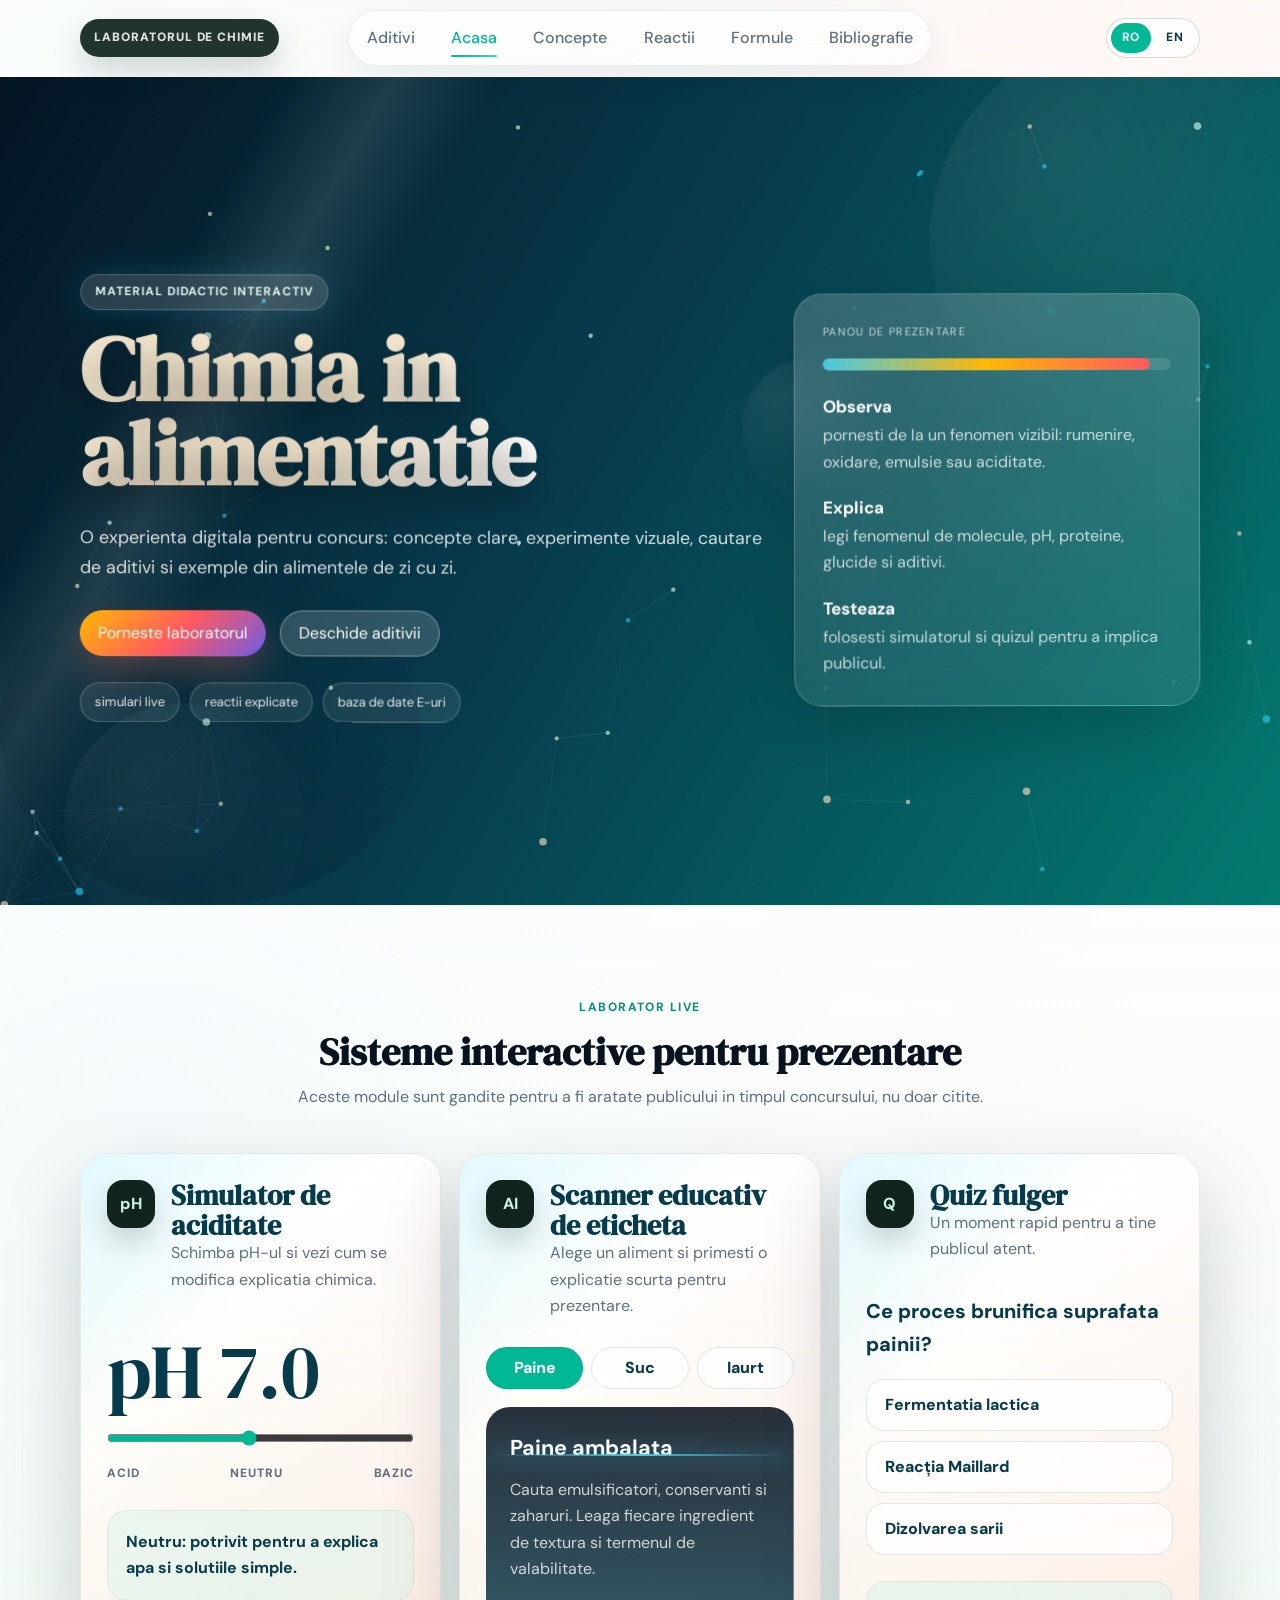
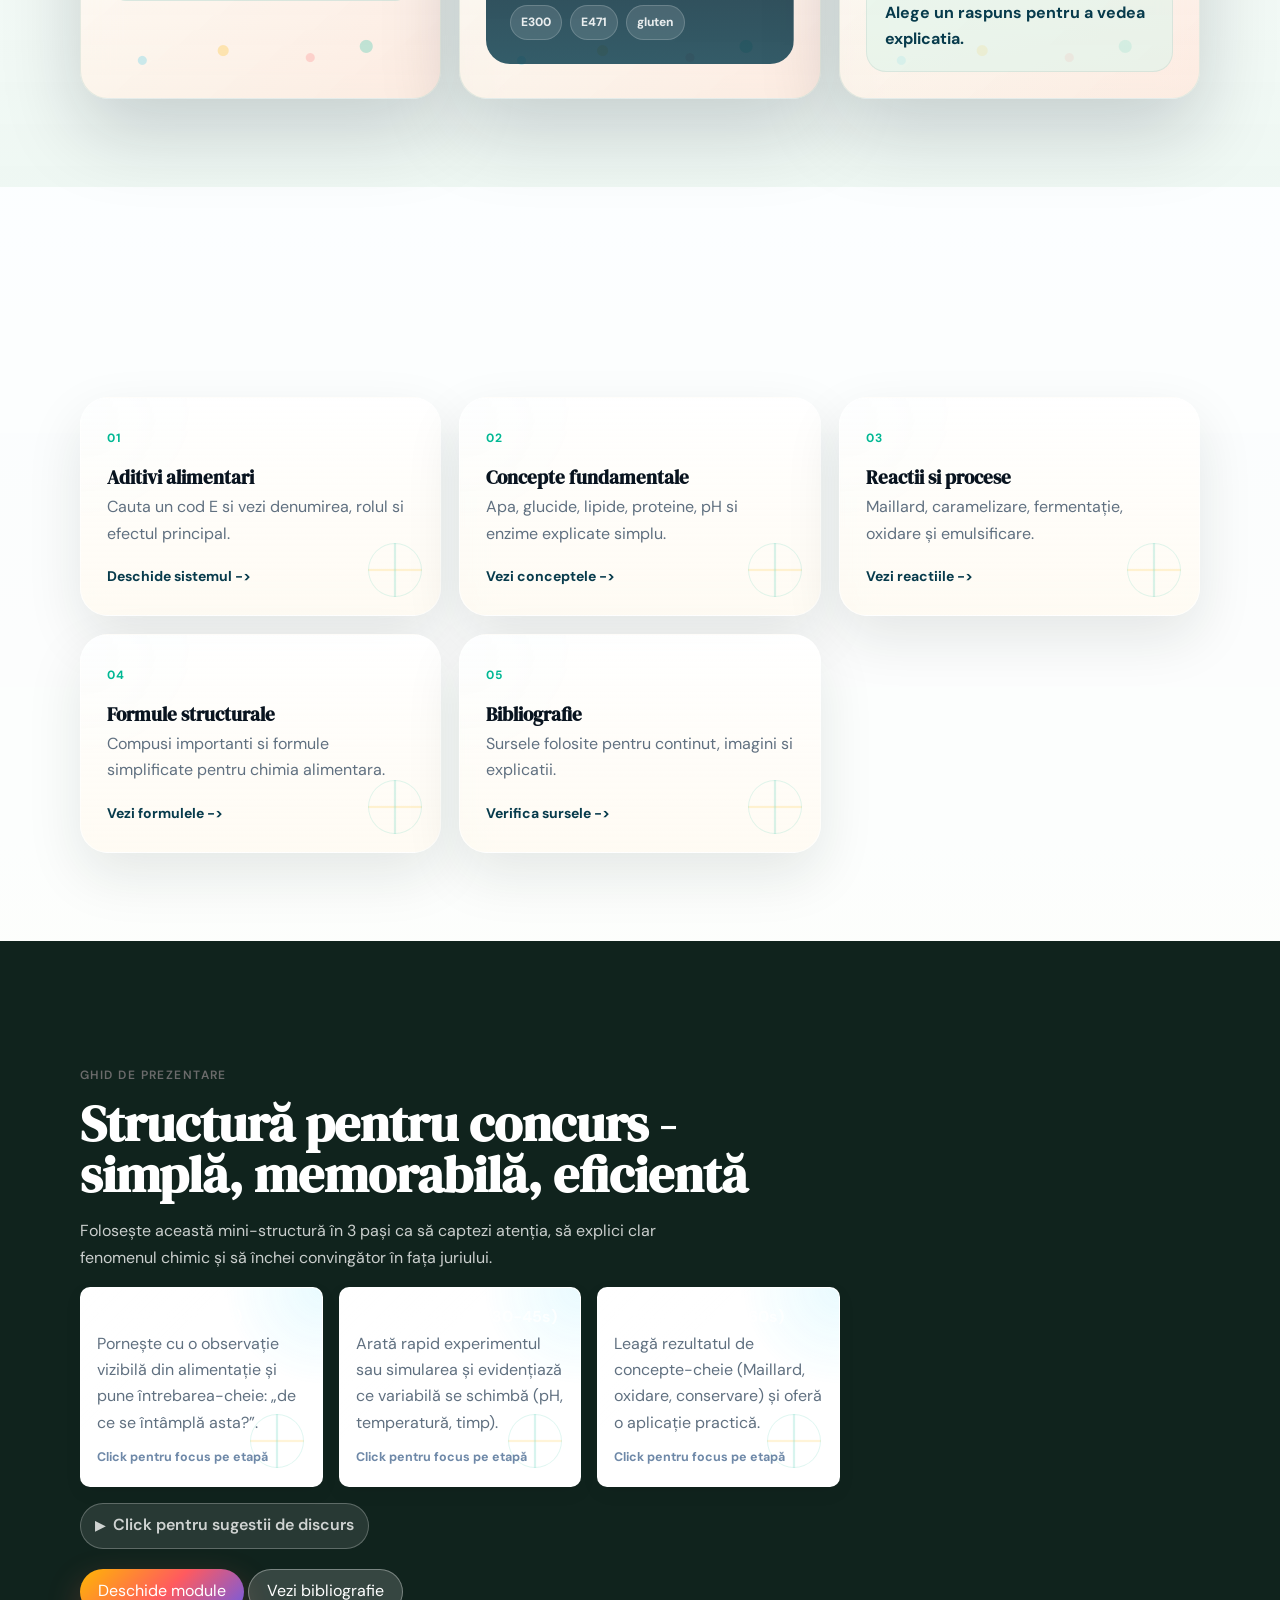
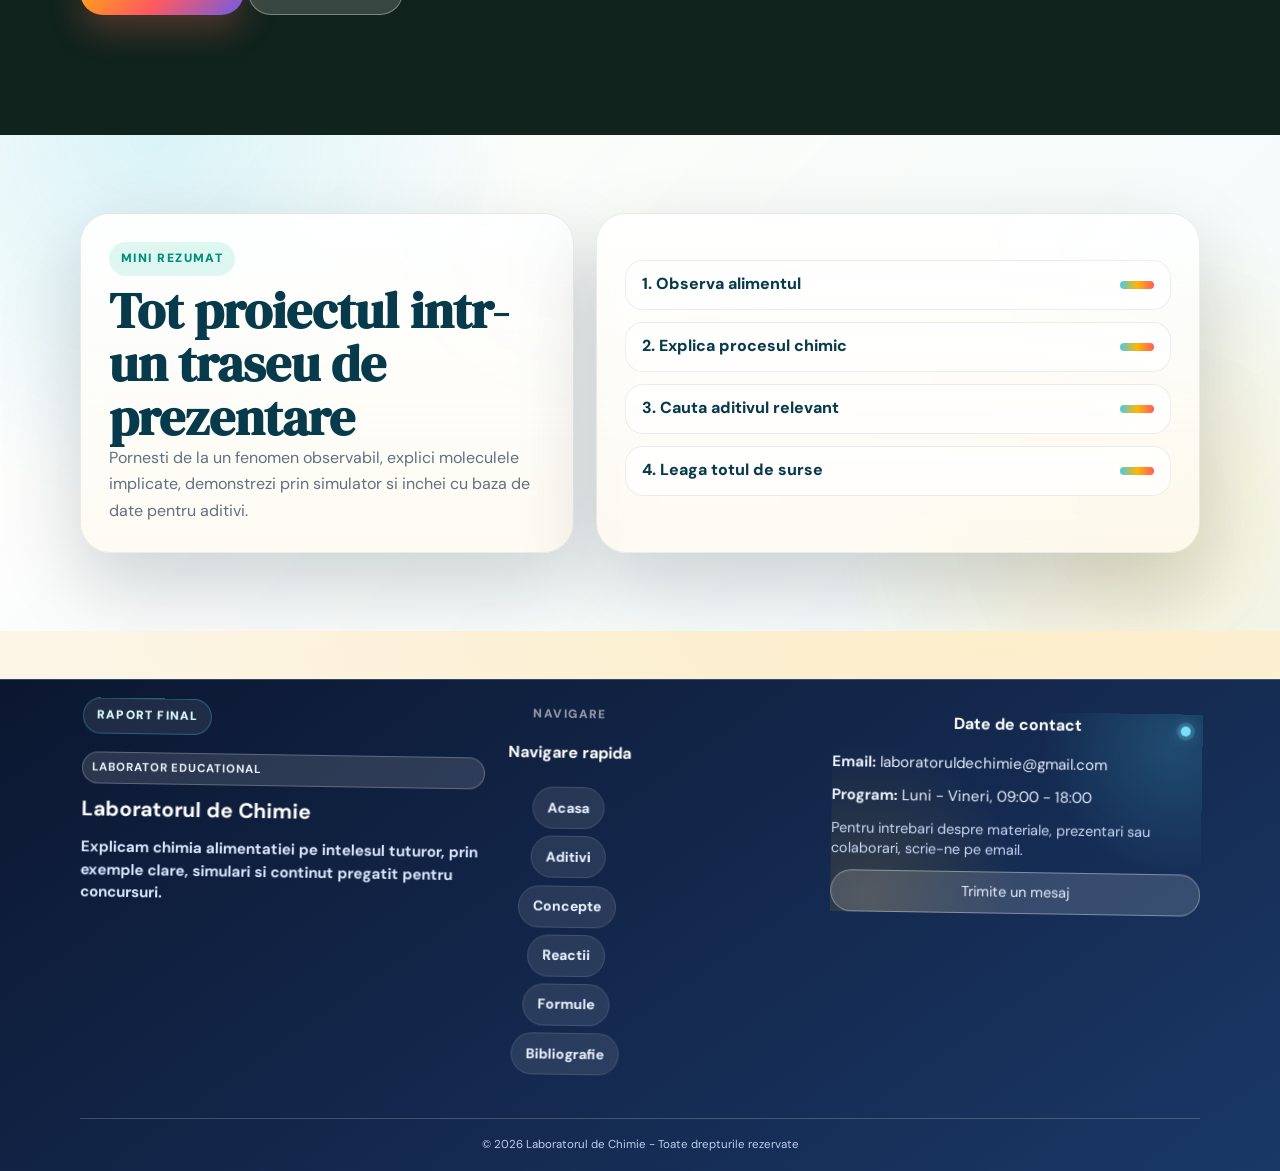
==== commit 200a34d3: "Version 9.5" ====
--- a/acasa.html
+++ b/acasa.html
@@ -5,6 +5,7 @@
   <meta name="viewport" content="width=device-width, initial-scale=1.0" />
   <title>Acasa - Chimia in alimentatie</title>
   <link rel="stylesheet" href="style.css" />
+  <link rel="stylesheet" href="home-extra.css" />
   <link href="https://fonts.googleapis.com/css2?family=DM+Serif+Display:ital@0;1&family=DM+Sans:wght@300;400;500;700&display=swap" rel="stylesheet" />
 </head>
 <body data-page="home">
@@ -195,38 +196,72 @@
     </section>
 
     <section class="section section-showcase">
-      <div class="container showcase-grid">
+      <div class="container showcase-grid info-grid">
         <div class="showcase-copy">
-          <span class="section-tag section-tag-light">Scenariu didactic</span>
-          <h2>De la fenomen vizibil la explicatie chimica</h2>
-          <p>Pagina Acasa functioneaza ca intrare pentru prezentare: incepi cu un efect vizual, apoi mergi catre aditivi, concepte, reactii si formule.</p>
-        </div>
-        <div class="lesson-orbit" aria-hidden="true">
-          <span>Observa</span>
-          <span>Explica</span>
-          <span>Testeaza</span>
-          <span>Aplica</span>
+          <span class="section-tag section-tag-light">Ghid de prezentare</span>
+          <h2>Structură pentru concurs - simplă, memorabilă, eficientă</h2>
+          <p>Folosește această mini-structură în 3 pași ca să captezi atenția, să explici clar fenomenul chimic și să închei convingător în fața juriului.</p>
+          <div class="info-list">
+            <article class="info-card contest-flow-card" tabindex="0">
+              <h4>1. Context (10-15s)</h4>
+              <p>Pornește cu o observație vizibilă din alimentație și pune întrebarea-cheie: „de ce se întâmplă asta?”.</p>
+              <span class="flow-card-tip">Click pentru focus pe etapă</span>
+            </article>
+            <article class="info-card contest-flow-card" tabindex="0">
+              <h4>2. Demonstrație (30-45s)</h4>
+              <p>Arată rapid experimentul sau simularea și evidențiază ce variabilă se schimbă (pH, temperatură, timp).</p>
+              <span class="flow-card-tip">Click pentru focus pe etapă</span>
+            </article>
+            <article class="info-card contest-flow-card" tabindex="0">
+              <h4>3. Concluzie (45-60s)</h4>
+              <p>Leagă rezultatul de concepte-cheie (Maillard, oxidare, conservare) și oferă o aplicație practică.</p>
+              <span class="flow-card-tip">Click pentru focus pe etapă</span>
+            </article>
+          </div>
+
+          <details class="presenter-details presenter-details-strong">
+            <summary>Click pentru sugestii de discurs</summary>
+            <div class="presenter-notes">
+              <p><strong>Introducere:</strong> „Observăm [fenomenul], iar în următorul minut explicăm ce se întâmplă la nivel molecular.”</p>
+              <p><strong>Încheiere:</strong> „Concluzia ne ajută să înțelegem mai bine calitatea alimentelor și rolul chimiei în viața de zi cu zi.”</p>
+            </div>
+          </details>
+
+          <div class="challenge-actions">
+            <a class="button button-primary" href="#laborator-live">Deschide module</a>
+            <a class="button button-secondary" href="resurse.html">Vezi bibliografie</a>
+          </div>
         </div>
       </div>
     </section>
   </main>
 
-  <footer class="footer">
-    <div class="container footer-grid" data-parallax data-parallax-speed="0.02" data-rotate-speed="-0.001">
-      <div>
-        <p class="footer-text">Pagina Acasa este gandita pentru prezentarea generala a proiectului si pentru acces rapid la capitole.</p>
-      </div>
-      <div class="footer-links">
+  <footer class="footer footer-modern">
+    <div class="container footer-grid footer-contact-grid" data-parallax data-parallax-speed="0.02" data-rotate-speed="-0.001">
+      <div class="footer-about">
+        <span class="footer-badge">Laborator educational</span>
+        <h3>Laboratorul de Chimie</h3>
+        <p class="footer-text">Explicam chimia alimentatiei pe intelesul tuturor, prin exemple clare, simulari si continut pregatit pentru concursuri.</p>
+      </div>
+      <div class="footer-links footer-column">
+        <h4>Navigare rapida</h4>
+        <a href="acasa.html">Acasa</a>
         <a href="aditivi.html">Aditivi</a>
         <a href="concepte.html">Concepte</a>
         <a href="reactii.html">Reactii</a>
         <a href="formule.html">Formule</a>
         <a href="resurse.html">Bibliografie</a>
       </div>
-      <div class="footer-meta">
-        <span>Start site</span>
-        <a href="index.html">Explorator aditivi</a>
-      </div>
+      <div class="footer-contact footer-column">
+        <h4>Date de contact</h4>
+        <p class="footer-contact-row"><strong>Email:</strong> <a href="mailto:laboratoruldechimie@gmail.com">laboratoruldechimie@gmail.com</a></p>
+        <p class="footer-contact-row"><strong>Program:</strong> Luni - Vineri, 09:00 - 18:00</p>
+        <p class="footer-note">Pentru intrebari despre materiale, prezentari sau colaborari, scrie-ne pe email.</p>
+        <p><a class="button button-secondary footer-cta" href="mailto:laboratoruldechimie@gmail.com?subject=Intrebare%20Laborator">Trimite un mesaj</a></p>
+      </div>
+    </div>
+    <div class="container footer-bottom">
+      <small>© 2026 Laboratorul de Chimie - Toate drepturile rezervate</small>
     </div>
   </footer>
 
--- a/style.css
+++ b/style.css
@@ -220,6 +220,54 @@
   cursor: pointer;
 }
 
+.lang-switch {
+  position: absolute;
+  right: 0;
+  display: inline-flex;
+  align-items: center;
+  gap: 4px;
+  padding: 4px;
+  border-radius: 999px;
+  border: 1px solid rgba(13, 77, 63, 0.18);
+  background: rgba(255, 255, 255, 0.7);
+}
+
+.lang-switch-btn {
+  min-width: 40px;
+  min-height: 30px;
+  border: none;
+  border-radius: 999px;
+  background: transparent;
+  color: var(--green-dark);
+  font: inherit;
+  font-size: 12px;
+  font-weight: 800;
+  letter-spacing: 0.06em;
+  cursor: pointer;
+  transition: background 0.18s ease, color 0.18s ease, transform 0.18s ease;
+}
+
+.lang-switch-btn:hover {
+  transform: translateY(-1px);
+}
+
+.lang-switch-btn.is-active {
+  background: var(--green-mid);
+  color: #fff;
+}
+
+#google_translate_element {
+  display: none;
+}
+
+.goog-te-banner-frame.skiptranslate {
+  display: none !important;
+}
+
+body {
+  top: 0 !important;
+}
+
 .mobile-menu {
   display: none;
   flex-direction: column;
@@ -3154,6 +3202,10 @@
   .nav-inner::before {
     display: none;
   }
+
+  .lang-switch {
+    right: 56px;
+  }
 }
 
 @media (max-width: 768px) {
@@ -3164,6 +3216,10 @@
   .mobile-menu {
     background: rgba(255, 255, 255, 0.78);
     backdrop-filter: blur(18px);
+  }
+
+  .lang-switch {
+    right: 66px;
   }
 
   .hero-search-box,
@@ -3555,12 +3611,6 @@
     linear-gradient(135deg, #050b17 0%, #073b4c 58%, #08131f 100%);
 }
 
-body[data-page="aditivi"] .footer,
-body[data-page="resurse"] .footer,
-.footer {
-  display: none;
-}
-
 .page-finale {
   position: relative;
   overflow: hidden;
@@ -3741,3 +3791,186 @@
     grid-template-columns: 1fr;
   }
 }
+
+/* Unified site footer */
+.footer-modern {
+  margin-top: 3rem;
+  padding: 44px 0 0;
+  background: linear-gradient(145deg, #0b1730 0%, #14284d 52%, #193866 100%);
+  color: #eaf2ff;
+  display: block;
+  border-top: 1px solid rgba(255, 255, 255, 0.14);
+}
+
+.footer-modern::before,
+.footer-modern::after {
+  content: none;
+}
+
+.footer-modern .footer-contact-grid {
+  display: grid;
+  grid-template-columns: 1.2fr 0.9fr 1.1fr;
+  gap: 1.4rem;
+  align-items: start;
+  padding: 0 0 1.5rem;
+}
+
+.footer-modern .footer-grid > div,
+.footer-modern .footer-links,
+.footer-modern .footer-meta {
+  border: 0;
+  background: transparent;
+  box-shadow: none;
+  backdrop-filter: none;
+  border-radius: 0;
+  min-height: auto;
+  padding: 0;
+}
+
+.footer-modern .footer-about,
+.footer-modern .footer-links,
+.footer-modern .footer-contact {
+  border: 1px solid rgba(255, 255, 255, 0.17);
+  border-radius: 16px;
+  background: rgba(255, 255, 255, 0.06);
+  padding: 1.2rem 1.1rem;
+}
+
+.footer-modern .footer-about h3 {
+  margin: 0.5rem 0 0.6rem;
+  font-size: 1.3rem;
+  color: #ffffff;
+}
+
+.footer-badge {
+  display: inline-block;
+  font-size: 0.72rem;
+  font-weight: 700;
+  letter-spacing: 0.08em;
+  text-transform: uppercase;
+  background: rgba(255, 255, 255, 0.12);
+  border: 1px solid rgba(255, 255, 255, 0.24);
+  padding: 0.34rem 0.58rem;
+  border-radius: 999px;
+}
+
+.footer-modern .footer-text {
+  margin: 0;
+  line-height: 1.5;
+  color: #d8e6ff;
+  font-size: 0.95rem;
+}
+
+.footer-modern .footer-column h4 {
+  margin: 0 0 0.85rem;
+  color: #ffffff;
+  font-size: 1rem;
+  text-align: center;
+}
+
+.footer-modern .footer-links {
+  display: flex;
+  flex-direction: column;
+  gap: 0.45rem;
+  align-items: center;
+  text-align: center;
+}
+
+.footer-modern .footer-links a,
+.footer-modern .footer-contact a {
+  color: #e8f0ff;
+  text-decoration: none;
+}
+
+.footer-modern .footer-links a:hover,
+.footer-modern .footer-contact a:hover {
+  color: #ffffff;
+  text-decoration: none;
+}
+
+.footer-modern .footer-contact {
+  position: relative;
+  overflow: hidden;
+  box-shadow: 0 10px 24px rgba(5, 12, 26, 0.28);
+  transition: transform 0.2s ease, box-shadow 0.2s ease, border-color 0.2s ease;
+}
+
+.footer-modern .footer-contact::before {
+  content: "";
+  position: absolute;
+  inset: 0;
+  background:
+    radial-gradient(circle at 92% 14%, rgba(72, 202, 228, 0.2), transparent 34%),
+    radial-gradient(circle at 10% 92%, rgba(255, 183, 3, 0.14), transparent 40%);
+  pointer-events: none;
+}
+
+.footer-modern .footer-contact::after {
+  content: "";
+  position: absolute;
+  top: 12px;
+  right: 12px;
+  width: 10px;
+  height: 10px;
+  border-radius: 50%;
+  background: #7be0ff;
+  box-shadow: 0 0 0 4px rgba(123, 224, 255, 0.2), 0 0 14px rgba(123, 224, 255, 0.5);
+  pointer-events: none;
+}
+
+.footer-modern .footer-contact:hover {
+  transform: translateY(-2px);
+  border-color: rgba(255, 255, 255, 0.32);
+  box-shadow: 0 14px 28px rgba(5, 12, 26, 0.34);
+}
+
+.footer-modern .footer-contact > * {
+  position: relative;
+  z-index: 1;
+}
+
+.footer-contact-row {
+  margin: 0 0 0.5rem;
+  font-size: 0.94rem;
+}
+
+.footer-modern .footer-note {
+  margin: 0.65rem 0 0.75rem;
+  color: #cad9f7;
+  line-height: 1.4;
+  font-size: 0.9rem;
+}
+
+.footer-modern .footer-cta {
+  width: 100%;
+  text-align: center;
+  border-color: rgba(255, 255, 255, 0.36);
+  color: #ffffff;
+  background: rgba(255, 255, 255, 0.14);
+  min-height: 42px;
+  font-size: 0.9rem;
+}
+
+.footer-modern .footer-bottom {
+  border-top: 1px solid rgba(255, 255, 255, 0.2);
+  padding: 0.8rem 0 1rem;
+  text-align: center;
+  color: #bed0f2;
+  margin-top: 0;
+  font-size: 0.86rem;
+}
+
+@media (max-width: 720px) {
+  .footer-modern .footer-contact-grid {
+    grid-template-columns: 1fr;
+    gap: 1rem;
+  }
+
+  .footer-modern {
+    padding-top: 32px;
+  }
+
+  .footer-modern .footer-cta {
+    width: 100%;
+  }
+}
--- a/home-extra.css
+++ b/home-extra.css
@@ -0,0 +1,122 @@
+/* Home extra styles for acasa.html */
+
+.info-grid {
+  display: flex;
+  align-items: flex-start;
+  gap: 2.5rem;
+  padding: 2rem 0;
+}
+
+.showcase-copy {
+  max-width: 760px;
+}
+
+.info-list {
+  display: flex;
+  gap: 1rem;
+  flex-wrap: wrap;
+  margin-top: 1rem;
+}
+
+.info-card {
+  background: #ffffff;
+  border-radius: 10px;
+  padding: 1rem;
+  box-shadow: 0 6px 18px rgba(22,22,22,0.06);
+  flex: 1 1 220px;
+}
+
+.section-tag-light {
+  background: transparent;
+  color: #6b6b6b;
+  font-weight: 600;
+}
+
+.presenter-details summary {
+  cursor: pointer;
+  font-weight: 600;
+  margin-top: 1rem;
+}
+
+.presenter-notes {
+  background: #f7f7f7;
+  padding: 0.75rem;
+  border-radius: 8px;
+  margin-top: 0.5rem;
+  color: #222;
+  font-size: 0.95rem;
+}
+
+.challenge-actions { margin-top: 1.25rem; }
+
+.contest-flow-card {
+  position: relative;
+  cursor: pointer;
+  transition: transform 0.2s ease, box-shadow 0.2s ease, border-color 0.2s ease;
+}
+
+.contest-flow-card .flow-card-tip {
+  display: inline-block;
+  margin-top: 0.7rem;
+  font-size: 0.78rem;
+  font-weight: 700;
+  color: #4f6f95;
+  opacity: 0.82;
+}
+
+.contest-flow-card:hover,
+.contest-flow-card:focus-visible {
+  transform: translateY(-4px);
+  border-color: rgba(72, 202, 228, 0.45);
+  box-shadow: 0 14px 28px rgba(8, 28, 56, 0.15);
+}
+
+.contest-flow-card:active {
+  transform: scale(0.98);
+  box-shadow: 0 8px 18px rgba(8, 28, 56, 0.2);
+}
+
+.presenter-details-strong summary {
+  position: relative;
+  display: inline-flex;
+  align-items: center;
+  gap: 0.45rem;
+  padding: 0.55rem 0.9rem;
+  border-radius: 999px;
+  background: rgba(255, 255, 255, 0.1);
+  border: 1px solid rgba(255, 255, 255, 0.25);
+  transition: transform 0.18s ease, background 0.18s ease;
+}
+
+.presenter-details-strong summary::before {
+  content: "▶";
+  font-size: 0.8rem;
+  transition: transform 0.2s ease;
+}
+
+.presenter-details-strong[open] summary::before {
+  transform: rotate(90deg);
+}
+
+.presenter-details-strong summary:hover {
+  transform: translateY(-1px);
+  background: rgba(255, 255, 255, 0.18);
+}
+
+.challenge-actions .button {
+  transition: transform 0.14s ease, box-shadow 0.2s ease, filter 0.2s ease;
+}
+
+.challenge-actions .button:hover {
+  box-shadow: 0 10px 24px rgba(16, 35, 60, 0.25);
+}
+
+.challenge-actions .button:active {
+  transform: translateY(1px) scale(0.97);
+  filter: saturate(1.18);
+}
+
+@media (max-width: 720px) {
+  .info-list { flex-direction: column; }
+  .info-grid { padding: 1rem 0; }
+}
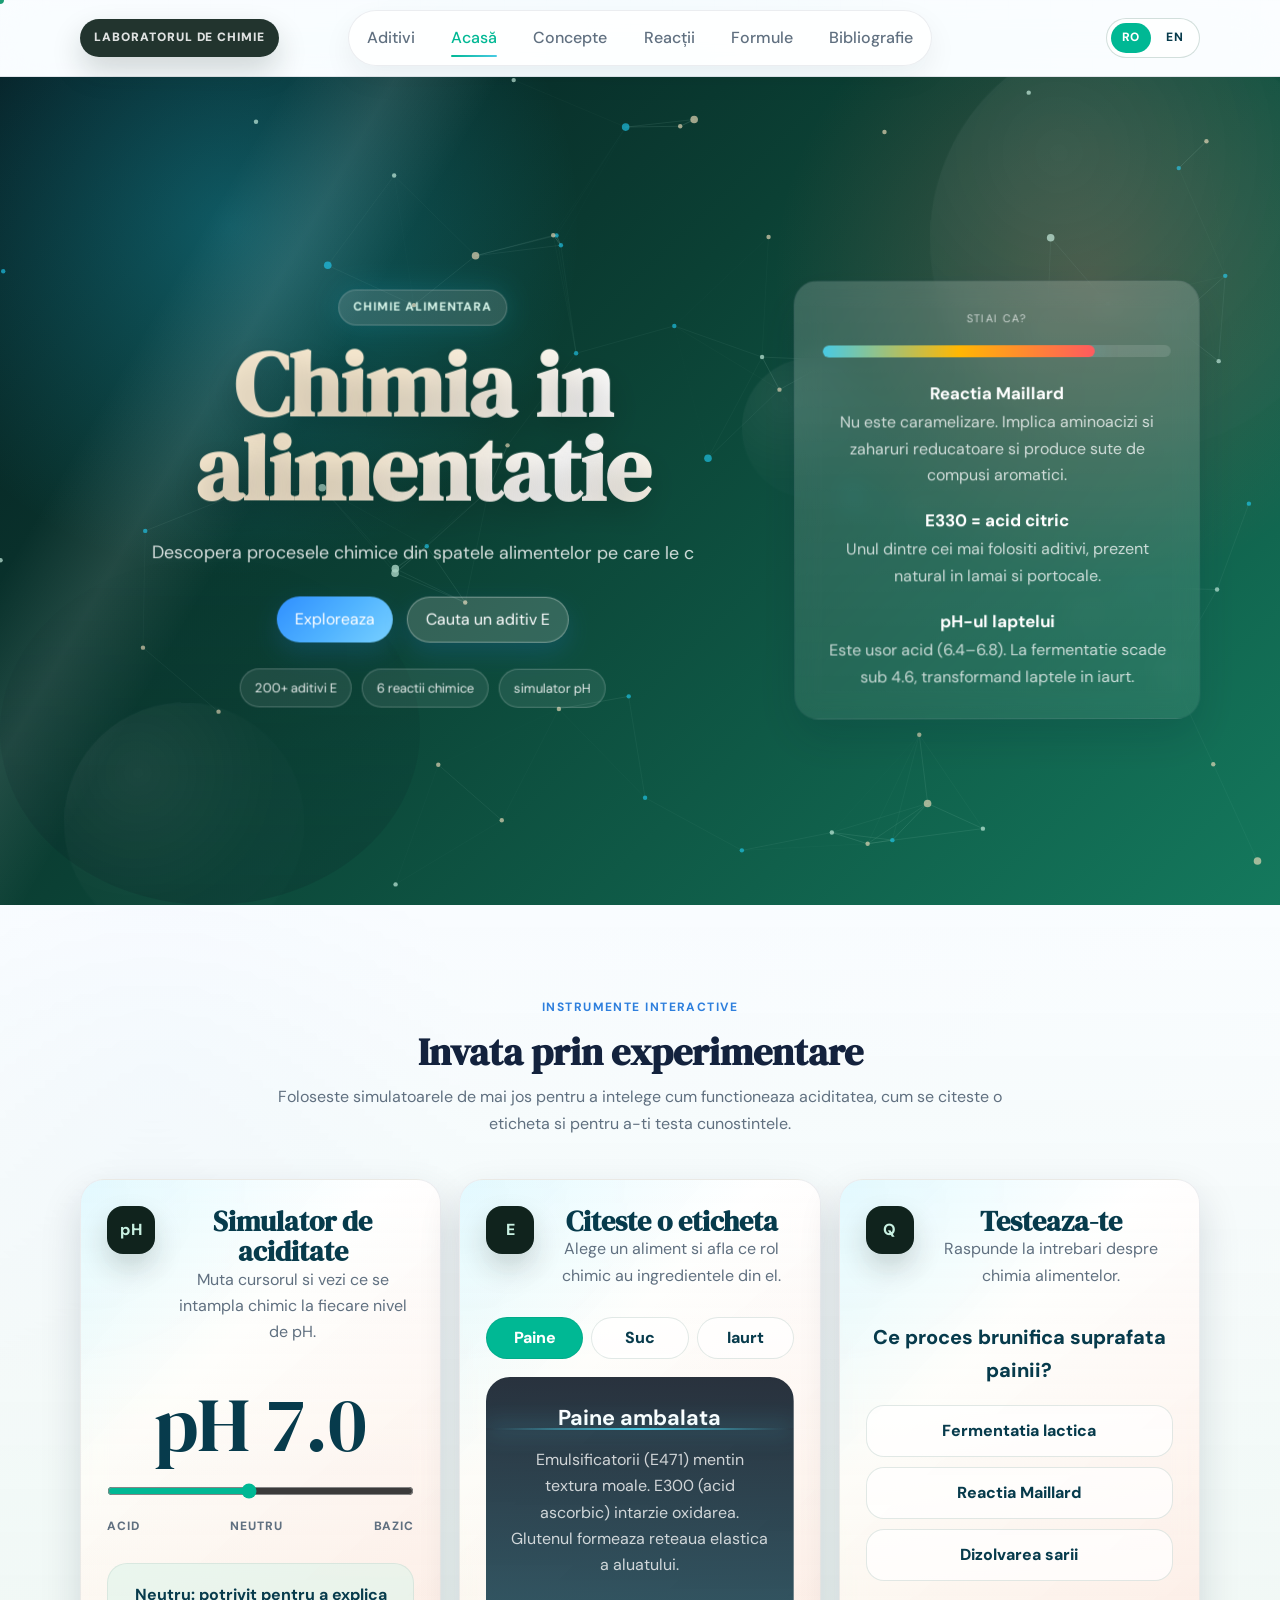
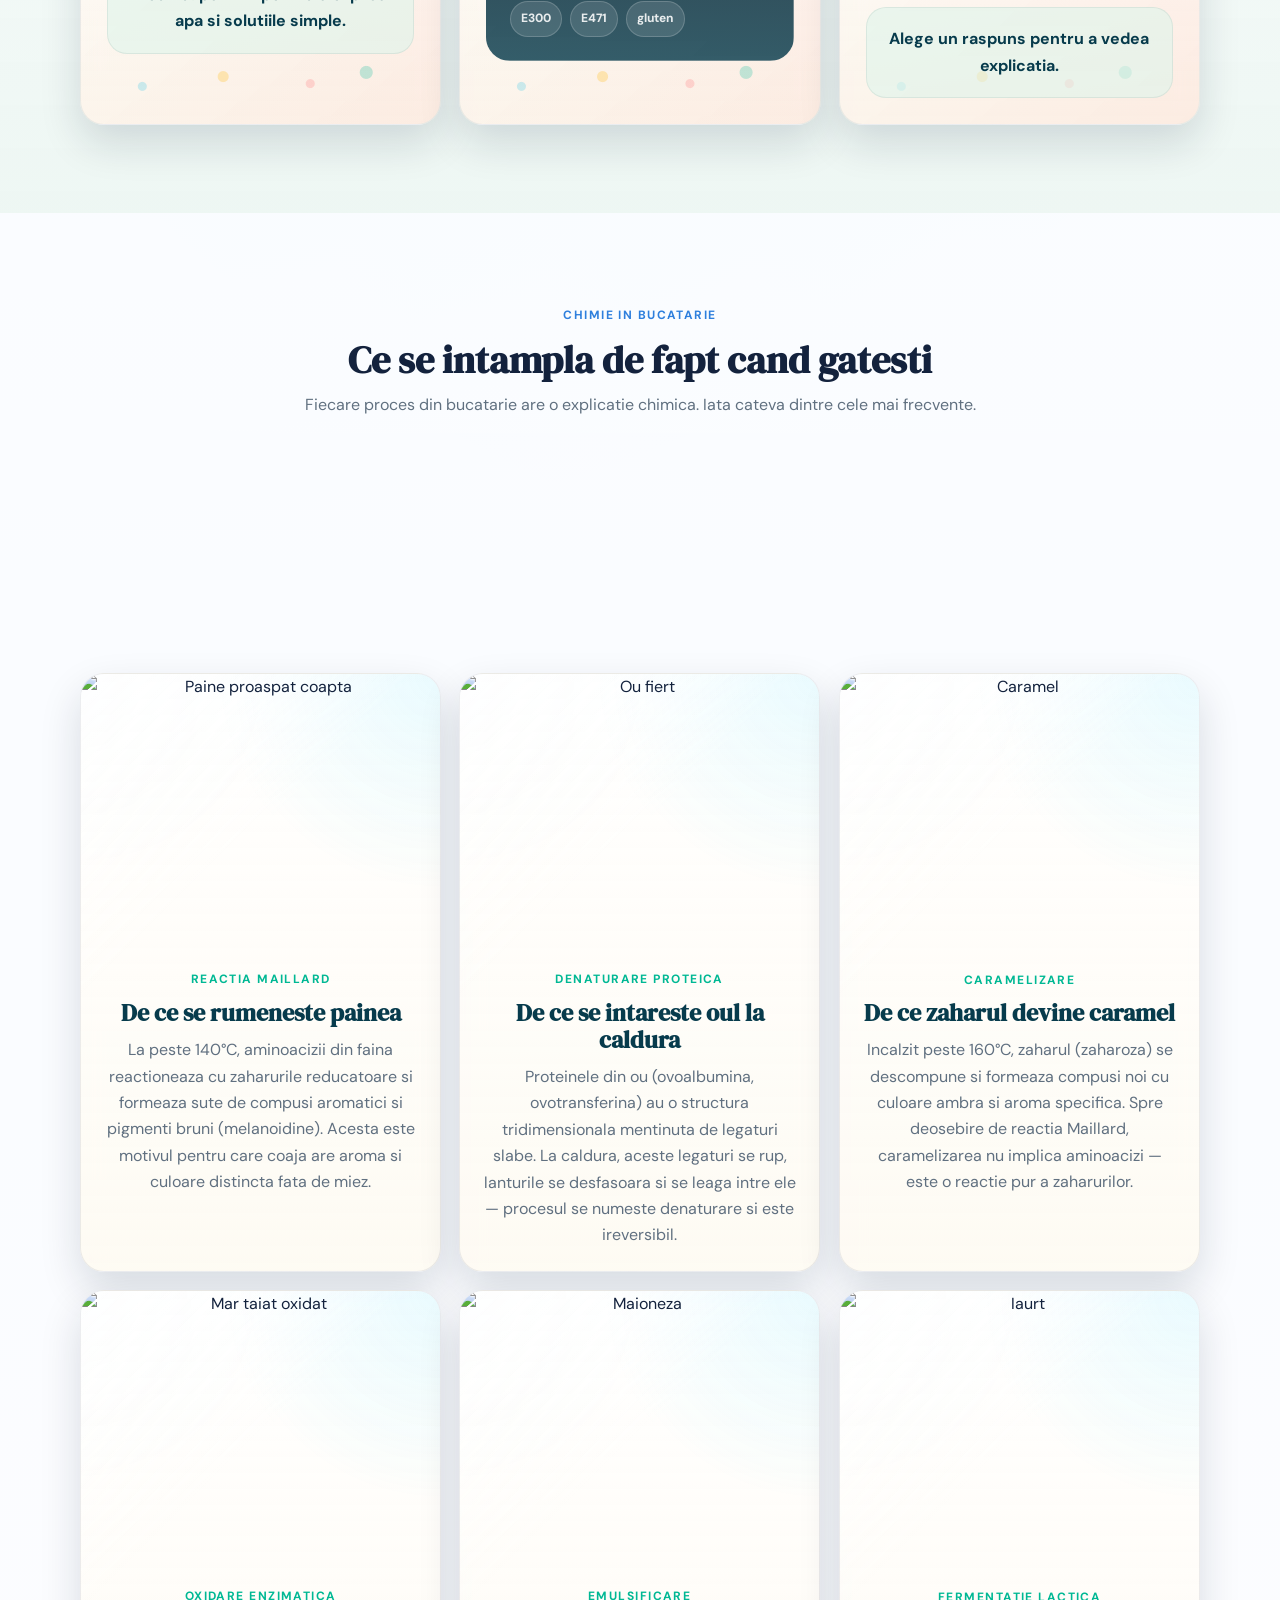
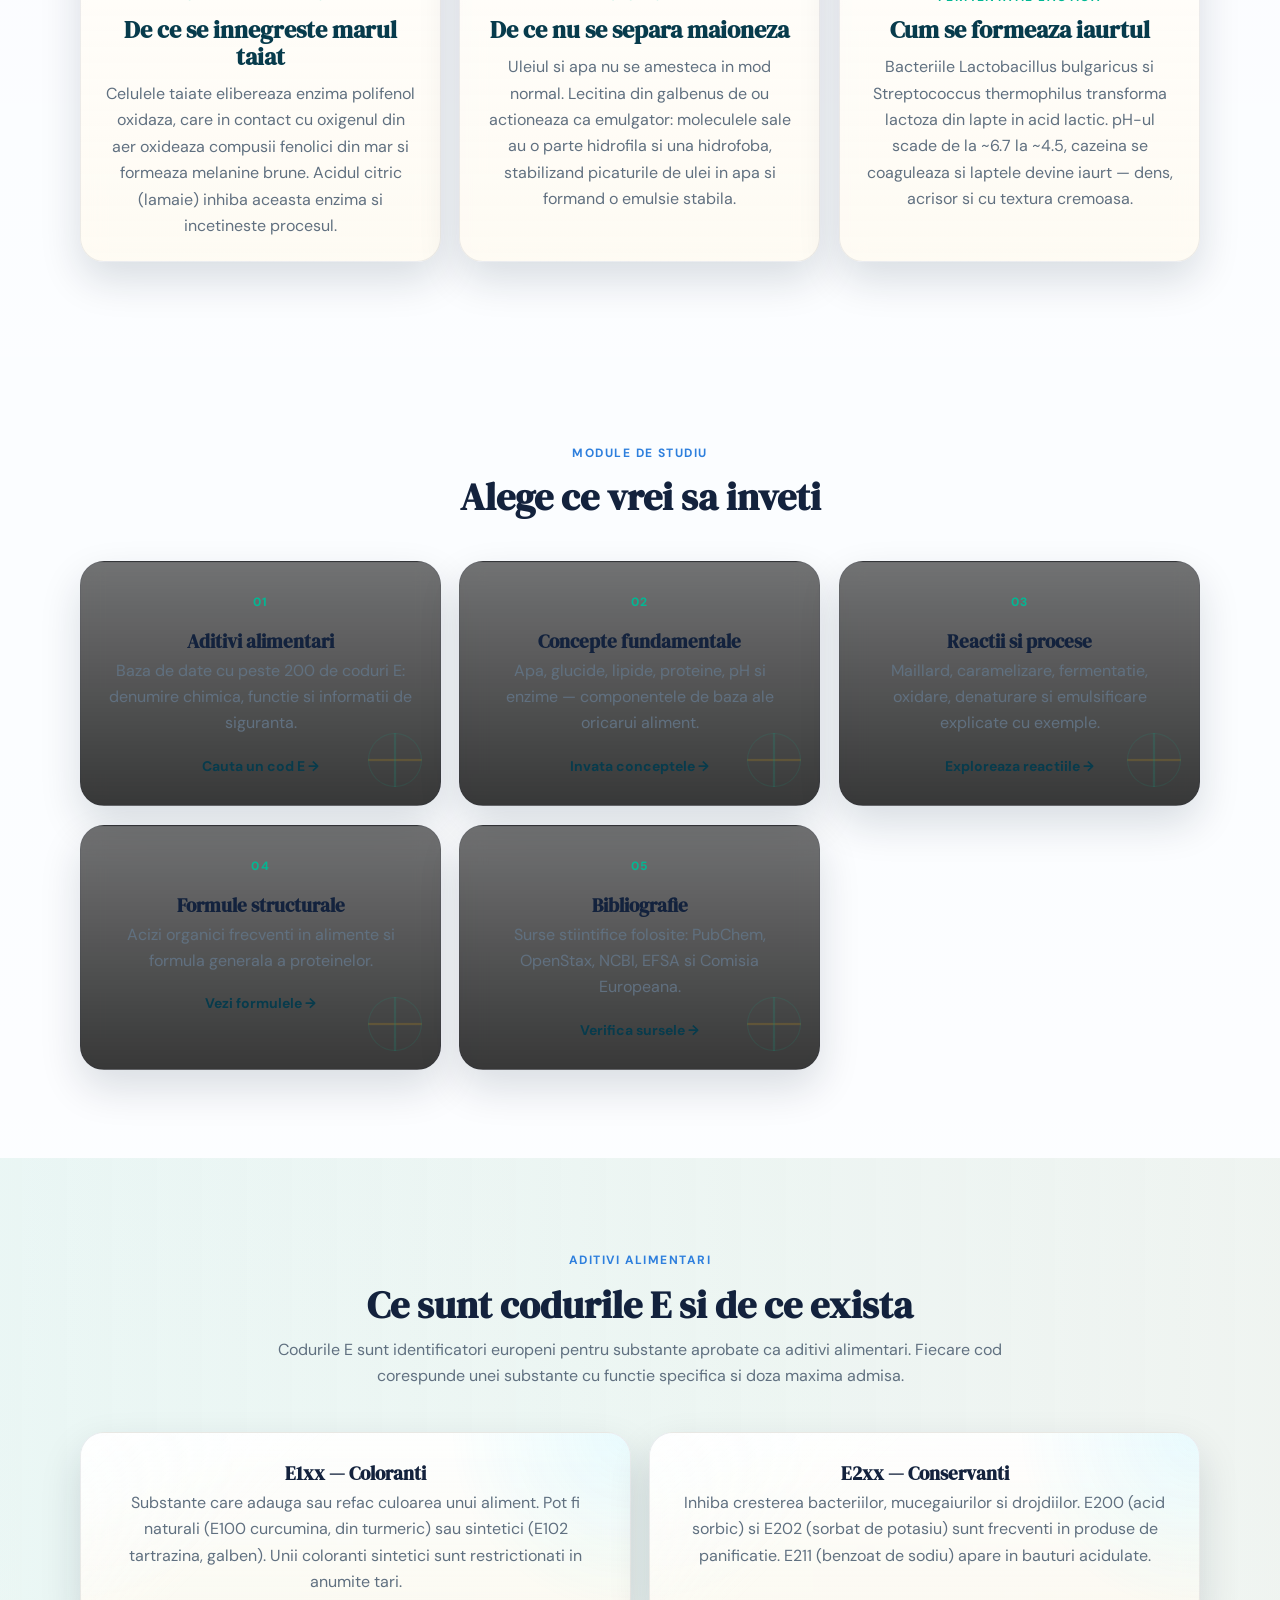
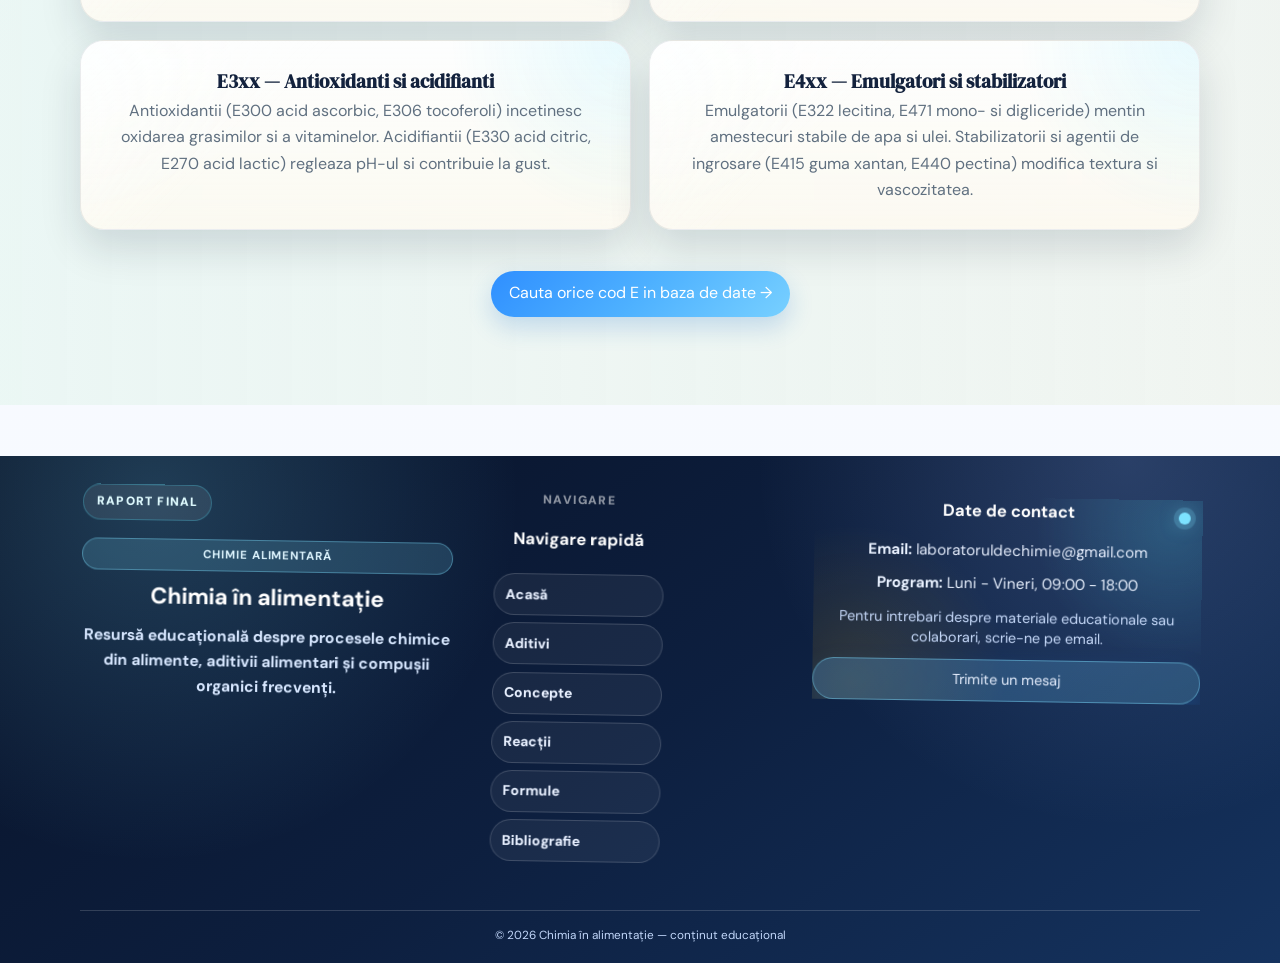
==== commit c207b240: "Version 10" ====
--- a/acasa.html
+++ b/acasa.html
@@ -1,10 +1,11 @@
-<!DOCTYPE html>
+﻿<!DOCTYPE html>
 <html lang="ro">
 <head>
   <meta charset="UTF-8" />
   <meta name="viewport" content="width=device-width, initial-scale=1.0" />
-  <title>Acasa - Chimia in alimentatie</title>
+  <title>Chimia in alimentatie</title>
   <link rel="stylesheet" href="style.css" />
+  <link rel="stylesheet" href="animations.css" />
   <link rel="stylesheet" href="home-extra.css" />
   <link href="https://fonts.googleapis.com/css2?family=DM+Serif+Display:ital@0;1&family=DM+Sans:wght@300;400;500;700&display=swap" rel="stylesheet" />
 </head>
@@ -13,9 +14,9 @@
     <div class="nav-inner">
       <nav>
         <a class="nav-link" data-page="aditivi" href="aditivi.html">Aditivi</a>
-        <a class="nav-link" data-page="home" href="acasa.html">Acasa</a>
+        <a class="nav-link" data-page="home" href="acasa.html">Acasă</a>
         <a class="nav-link" data-page="concepte" href="concepte.html">Concepte</a>
-        <a class="nav-link" data-page="reactii" href="reactii.html">Reactii</a>
+        <a class="nav-link" data-page="reactii" href="reactii.html">Reacții</a>
         <a class="nav-link" data-page="formule" href="formule.html">Formule</a>
         <a class="nav-link" data-page="resurse" href="resurse.html">Bibliografie</a>
       </nav>
@@ -23,9 +24,9 @@
     </div>
     <div class="mobile-menu" id="mobileMenu">
       <a class="nav-link" data-page="aditivi" href="aditivi.html">Aditivi</a>
-      <a class="nav-link" data-page="home" href="acasa.html">Acasa</a>
+      <a class="nav-link" data-page="home" href="acasa.html">Acasă</a>
       <a class="nav-link" data-page="concepte" href="concepte.html">Concepte</a>
-      <a class="nav-link" data-page="reactii" href="reactii.html">Reactii</a>
+      <a class="nav-link" data-page="reactii" href="reactii.html">Reacții</a>
       <a class="nav-link" data-page="formule" href="formule.html">Formule</a>
       <a class="nav-link" data-page="resurse" href="resurse.html">Bibliografie</a>
     </div>
@@ -40,7 +41,7 @@
       </div>
       <div class="container hero-grid">
         <div class="hero-copy" data-parallax data-parallax-speed="0.08" data-rotate-speed="-0.002">
-          <span class="badge badge-glow">Material didactic interactiv</span>
+          <span class="badge badge-glow">Chimie alimentara</span>
           <h1>
             <span
               class="shiny-text hero-shiny"
@@ -53,52 +54,54 @@
               Chimia in alimentatie
             </span>
           </h1>
-          <p class="hero-lead">O experienta digitala pentru concurs: concepte clare, experimente vizuale, cautare de aditivi si exemple din alimentele de zi cu zi.</p>
+          <p class="hero-lead">Descopera procesele chimice din spatele alimentelor pe care le consumi zilnic: de ce se rumeneste painea, cum functioneaza un conservant sau ce se intampla cu un ou la caldura.</p>
           <div class="hero-actions">
-            <a class="button button-primary" href="#laborator-live">Porneste laboratorul</a>
-            <a class="button button-secondary" href="aditivi.html">Deschide aditivii</a>
+            <a class="button button-primary" href="#module">Exploreaza</a>
+            <a class="button button-secondary" href="aditivi.html">Cauta un aditiv E</a>
           </div>
           <div class="hero-tags">
-            <span>simulari live</span>
-            <span>reactii explicate</span>
-            <span>baza de date E-uri</span>
+            <span>200+ aditivi E</span>
+            <span>6 reactii chimice</span>
+            <span>simulator pH</span>
           </div>
         </div>
         <aside class="hero-panel hero-command" data-parallax data-parallax-speed="0.06" data-rotate-speed="0.002">
-          <div class="panel-kicker">Panou de prezentare</div>
+          <div class="panel-kicker">Stiai ca?</div>
           <div class="command-meter" aria-hidden="true">
-            <span style="--level: 94%"></span>
+            <span style="--level: 78%"></span>
           </div>
           <div class="panel-item">
-            <strong>Observa</strong>
-            <span>pornesti de la un fenomen vizibil: rumenire, oxidare, emulsie sau aciditate.</span>
+            <strong>Reactia Maillard</strong>
+            <span>Nu este caramelizare. Implica aminoacizi si zaharuri reducatoare si produce sute de compusi aromatici.</span>
           </div>
           <div class="panel-item">
-            <strong>Explica</strong>
-            <span>legi fenomenul de molecule, pH, proteine, glucide si aditivi.</span>
+            <strong>E330 = acid citric</strong>
+            <span>Unul dintre cei mai folositi aditivi, prezent natural in lamai si portocale.</span>
           </div>
           <div class="panel-item">
-            <strong>Testeaza</strong>
-            <span>folosesti simulatorul si quizul pentru a implica publicul.</span>
+            <strong>pH-ul laptelui</strong>
+            <span>Este usor acid (6.4–6.8). La fermentatie scade sub 4.6, transformand laptele in iaurt.</span>
           </div>
         </aside>
       </div>
     </section>
 
-    <section class="section section-lab" id="laborator-live">
+    <!-- Simulator interactiv -->
+    <section class="section section-lab" id="module">
       <div class="container">
         <div class="section-header">
-          <span class="section-tag">Laborator live</span>
-          <h2>Sisteme interactive pentru prezentare</h2>
-          <p>Aceste module sunt gandite pentru a fi aratate publicului in timpul concursului, nu doar citite.</p>
-        </div>
+          <span class="section-tag">Instrumente interactive</span>
+          <h2>Invata prin experimentare</h2>
+          <p>Foloseste simulatoarele de mai jos pentru a intelege cum functioneaza aciditatea, cum se citeste o eticheta si pentru a-ti testa cunostintele.</p>
+        </div>
+
         <div class="lab-dashboard">
           <article class="lab-card ph-card">
             <div class="lab-card-head">
               <span class="lab-icon">pH</span>
               <div>
                 <h3>Simulator de aciditate</h3>
-                <p>Schimba pH-ul si vezi cum se modifica explicatia chimica.</p>
+                <p>Muta cursorul si vezi ce se intampla chimic la fiecare nivel de pH.</p>
               </div>
             </div>
             <div class="ph-readout" id="phReadout">pH 7.0</div>
@@ -108,15 +111,15 @@
               <span>neutru</span>
               <span>bazic</span>
             </div>
-            <p class="lab-result" id="phResult">Neutru: potrivit pentru a explica apa si solutiile simple.</p>
+            <p class="lab-result" id="phResult">Neutru: apa pura are pH 7. La acest nivel, concentratia ionilor H⁺ si OH⁻ este egala.</p>
           </article>
 
           <article class="lab-card scanner-card">
             <div class="lab-card-head">
-              <span class="lab-icon">AI</span>
+              <span class="lab-icon">E</span>
               <div>
-                <h3>Scanner educativ de eticheta</h3>
-                <p>Alege un aliment si primesti o explicatie scurta pentru prezentare.</p>
+                <h3>Citeste o eticheta</h3>
+                <p>Alege un aliment si afla ce rol chimic au ingredientele din el.</p>
               </div>
             </div>
             <div class="food-tabs" id="foodScannerTabs" role="tablist" aria-label="Exemple alimentare">
@@ -127,7 +130,7 @@
             <div class="scanner-screen">
               <span class="scanner-line" aria-hidden="true"></span>
               <h4 id="scannerTitle">Paine ambalata</h4>
-              <p id="scannerText">Cauta emulsificatori, conservanti si zaharuri. Leaga fiecare ingredient de textura si termenul de valabilitate.</p>
+              <p id="scannerText">Emulsificatorii (E471) mentin textura moale. E300 (acid ascorbic) intarzie oxidarea. Glutenul formeaza reteaua elastica a aluatului.</p>
               <div class="scanner-tags" id="scannerTags">
                 <span>E300</span><span>E471</span><span>gluten</span>
               </div>
@@ -138,14 +141,14 @@
             <div class="lab-card-head">
               <span class="lab-icon">Q</span>
               <div>
-                <h3>Quiz fulger</h3>
-                <p>Un moment rapid pentru a tine publicul atent.</p>
+                <h3>Testeaza-te</h3>
+                <p>Raspunde la intrebari despre chimia alimentelor.</p>
               </div>
             </div>
             <p class="quiz-question" id="quizQuestion">Ce proces brunifica suprafata painii?</p>
             <div class="quiz-options" id="quizOptions">
               <button type="button" data-correct="false">Fermentatia lactica</button>
-              <button type="button" data-correct="true">Reacția Maillard</button>
+              <button type="button" data-correct="true">Reactia Maillard</button>
               <button type="button" data-correct="false">Dizolvarea sarii</button>
             </div>
             <p class="lab-result" id="quizResult">Alege un raspuns pentru a vedea explicatia.</p>
@@ -154,101 +157,171 @@
       </div>
     </section>
 
+    <!-- Fapte chimice rapide -->
     <section class="section section-light">
       <div class="container">
         <div class="section-header">
-          <span class="section-tag">Navigare rapida</span>
-          <h2>Alege zona pe care vrei sa o prezinti</h2>
+          <span class="section-tag">Chimie in bucatarie</span>
+          <h2>Ce se intampla de fapt cand gatesti</h2>
+          <p>Fiecare proces din bucatarie are o explicatie chimica. Iata cateva dintre cele mai frecvente.</p>
+        </div>
+        <div class="stat-band">
+          <div class="stat-chip">
+            <strong>~140°C</strong>
+            <span>temperatura la care incepe reactia Maillard intre aminoacizi si zaharuri</span>
+          </div>
+          <div class="stat-chip">
+            <strong>pH 4.6</strong>
+            <span>punctul izoelectric al cazeinei — laptele se coaguleaza la acest pH</span>
+          </div>
+          <div class="stat-chip">
+            <strong>62°C</strong>
+            <span>temperatura la care proteinele din albus incep sa se denatureze ireversibil</span>
+          </div>
+        </div>
+
+        <div class="photo-grid" style="margin-top: 3rem;">
+          <figure class="photo-card">
+            <img src="https://images.unsplash.com/photo-1509440159596-0249088772ff?w=800&q=80" alt="Paine proaspat coapta" />
+            <figcaption>
+              <span class="photo-label">Reactia Maillard</span>
+              <h3>De ce se rumeneste painea</h3>
+              <p>La peste 140°C, aminoacizii din faina reactioneaza cu zaharurile reducatoare si formeaza sute de compusi aromatici si pigmenti bruni (melanoidine). Acesta este motivul pentru care coaja are aroma si culoare distincta fata de miez.</p>
+            </figcaption>
+          </figure>
+          <figure class="photo-card">
+            <img src="https://images.unsplash.com/photo-1607623814075-e51df1bdc82f?w=800&q=80" alt="Ou fiert" />
+            <figcaption>
+              <span class="photo-label">Denaturare proteica</span>
+              <h3>De ce se intareste oul la caldura</h3>
+              <p>Proteinele din ou (ovoalbumina, ovotransferina) au o structura tridimensionala mentinuta de legaturi slabe. La caldura, aceste legaturi se rup, lanturile se desfasoara si se leaga intre ele — procesul se numeste denaturare si este ireversibil.</p>
+            </figcaption>
+          </figure>
+          <figure class="photo-card">
+            <img src="https://images.unsplash.com/photo-1578985545062-69928b1d9587?w=800&q=80" alt="Caramel" />
+            <figcaption>
+              <span class="photo-label">Caramelizare</span>
+              <h3>De ce zaharul devine caramel</h3>
+              <p>Incalzit peste 160°C, zaharul (zaharoza) se descompune si formeaza compusi noi cu culoare ambra si aroma specifica. Spre deosebire de reactia Maillard, caramelizarea nu implica aminoacizi — este o reactie pur a zaharurilor.</p>
+            </figcaption>
+          </figure>
+          <figure class="photo-card">
+            <img src="https://images.unsplash.com/photo-1560806887-1e4cd0b6cbd6?w=800&q=80" alt="Mar taiat oxidat" />
+            <figcaption>
+              <span class="photo-label">Oxidare enzimatica</span>
+              <h3>De ce se innegreste marul taiat</h3>
+              <p>Celulele taiate elibereaza enzima polifenol oxidaza, care in contact cu oxigenul din aer oxideaza compusii fenolici din mar si formeaza melanine brune. Acidul citric (lamaie) inhiba aceasta enzima si incetineste procesul.</p>
+            </figcaption>
+          </figure>
+          <figure class="photo-card">
+            <img src="https://images.unsplash.com/photo-1587324438673-56c78a866b15?w=800&q=80" alt="Maioneza" />
+            <figcaption>
+              <span class="photo-label">Emulsificare</span>
+              <h3>De ce nu se separa maioneza</h3>
+              <p>Uleiul si apa nu se amesteca in mod normal. Lecitina din galbenus de ou actioneaza ca emulgator: moleculele sale au o parte hidrofila si una hidrofoba, stabilizand picaturile de ulei in apa si formand o emulsie stabila.</p>
+            </figcaption>
+          </figure>
+          <figure class="photo-card">
+            <img src="https://images.unsplash.com/photo-1550583724-b2692b85b150?w=800&q=80" alt="Iaurt" />
+            <figcaption>
+              <span class="photo-label">Fermentatie lactica</span>
+              <h3>Cum se formeaza iaurtul</h3>
+              <p>Bacteriile Lactobacillus bulgaricus si Streptococcus thermophilus transforma lactoza din lapte in acid lactic. pH-ul scade de la ~6.7 la ~4.5, cazeina se coaguleaza si laptele devine iaurt — dens, acrisor si cu textura cremoasa.</p>
+            </figcaption>
+          </figure>
+        </div>
+      </div>
+    </section>
+
+    <!-- Navigare spre module -->
+    <section class="section section-light">
+      <div class="container">
+        <div class="section-header">
+          <span class="section-tag">Module de studiu</span>
+          <h2>Alege ce vrei sa inveti</h2>
         </div>
         <div class="link-grid">
-          <a class="link-card" href="aditivi.html">
+          <a class="link-card" href="aditivi.html" style="background-image: linear-gradient(rgba(0,0,0,0.55), rgba(0,0,0,0.78)), url('https://images.unsplash.com/photo-1576086213369-97a306d36557?w=600&q=80'); background-size: cover; background-position: center;">
             <div class="card-index">01</div>
             <h3>Aditivi alimentari</h3>
-            <p>Cauta un cod E si vezi denumirea, rolul si efectul principal.</p>
-            <span class="card-link">Deschide sistemul -></span>
-          </a>
-          <a class="link-card" href="concepte.html">
+            <p>Baza de date cu peste 200 de coduri E: denumire chimica, functie si informatii de siguranta.</p>
+            <span class="card-link">Cauta un cod E →</span>
+          </a>
+          <a class="link-card" href="concepte.html" style="background-image: linear-gradient(rgba(0,0,0,0.55), rgba(0,0,0,0.78)), url('https://images.unsplash.com/photo-1532187863486-abf9dbad1b69?w=600&q=80'); background-size: cover; background-position: center;">
             <div class="card-index">02</div>
             <h3>Concepte fundamentale</h3>
-            <p>Apa, glucide, lipide, proteine, pH si enzime explicate simplu.</p>
-            <span class="card-link">Vezi conceptele -></span>
-          </a>
-          <a class="link-card" href="reactii.html">
+            <p>Apa, glucide, lipide, proteine, pH si enzime — componentele de baza ale oricarui aliment.</p>
+            <span class="card-link">Invata conceptele →</span>
+          </a>
+          <a class="link-card" href="reactii.html" style="background-image: linear-gradient(rgba(0,0,0,0.55), rgba(0,0,0,0.78)), url('https://images.unsplash.com/photo-1432139555190-58524dae6a55?w=600&q=80'); background-size: cover; background-position: center;">
             <div class="card-index">03</div>
             <h3>Reactii si procese</h3>
-            <p>Maillard, caramelizare, fermentație, oxidare și emulsificare.</p>
-            <span class="card-link">Vezi reactiile -></span>
-          </a>
-          <a class="link-card" href="formule.html">
+            <p>Maillard, caramelizare, fermentatie, oxidare, denaturare si emulsificare explicate cu exemple.</p>
+            <span class="card-link">Exploreaza reactiile →</span>
+          </a>
+          <a class="link-card" href="formule.html" style="background-image: linear-gradient(rgba(0,0,0,0.55), rgba(0,0,0,0.78)), url('https://images.unsplash.com/photo-1603126857599-f6e157fa2fe6?w=600&q=80'); background-size: cover; background-position: center;">
             <div class="card-index">04</div>
             <h3>Formule structurale</h3>
-            <p>Compusi importanti si formule simplificate pentru chimia alimentara.</p>
-            <span class="card-link">Vezi formulele -></span>
-          </a>
-          <a class="link-card" href="resurse.html">
+            <p>Acizi organici frecventi in alimente si formula generala a proteinelor.</p>
+            <span class="card-link">Vezi formulele →</span>
+          </a>
+          <a class="link-card" href="resurse.html" style="background-image: linear-gradient(rgba(0,0,0,0.55), rgba(0,0,0,0.78)), url('https://images.unsplash.com/photo-1481627834876-b7833e8f5570?w=600&q=80'); background-size: cover; background-position: center;">
             <div class="card-index">05</div>
             <h3>Bibliografie</h3>
-            <p>Sursele folosite pentru continut, imagini si explicatii.</p>
-            <span class="card-link">Verifica sursele -></span>
-          </a>
-        </div>
-      </div>
-    </section>
-
-    <section class="section section-showcase">
-      <div class="container showcase-grid info-grid">
-        <div class="showcase-copy">
-          <span class="section-tag section-tag-light">Ghid de prezentare</span>
-          <h2>Structură pentru concurs - simplă, memorabilă, eficientă</h2>
-          <p>Folosește această mini-structură în 3 pași ca să captezi atenția, să explici clar fenomenul chimic și să închei convingător în fața juriului.</p>
-          <div class="info-list">
-            <article class="info-card contest-flow-card" tabindex="0">
-              <h4>1. Context (10-15s)</h4>
-              <p>Pornește cu o observație vizibilă din alimentație și pune întrebarea-cheie: „de ce se întâmplă asta?”.</p>
-              <span class="flow-card-tip">Click pentru focus pe etapă</span>
-            </article>
-            <article class="info-card contest-flow-card" tabindex="0">
-              <h4>2. Demonstrație (30-45s)</h4>
-              <p>Arată rapid experimentul sau simularea și evidențiază ce variabilă se schimbă (pH, temperatură, timp).</p>
-              <span class="flow-card-tip">Click pentru focus pe etapă</span>
-            </article>
-            <article class="info-card contest-flow-card" tabindex="0">
-              <h4>3. Concluzie (45-60s)</h4>
-              <p>Leagă rezultatul de concepte-cheie (Maillard, oxidare, conservare) și oferă o aplicație practică.</p>
-              <span class="flow-card-tip">Click pentru focus pe etapă</span>
-            </article>
-          </div>
-
-          <details class="presenter-details presenter-details-strong">
-            <summary>Click pentru sugestii de discurs</summary>
-            <div class="presenter-notes">
-              <p><strong>Introducere:</strong> „Observăm [fenomenul], iar în următorul minut explicăm ce se întâmplă la nivel molecular.”</p>
-              <p><strong>Încheiere:</strong> „Concluzia ne ajută să înțelegem mai bine calitatea alimentelor și rolul chimiei în viața de zi cu zi.”</p>
-            </div>
-          </details>
-
-          <div class="challenge-actions">
-            <a class="button button-primary" href="#laborator-live">Deschide module</a>
-            <a class="button button-secondary" href="resurse.html">Vezi bibliografie</a>
-          </div>
-        </div>
-      </div>
-    </section>
+            <p>Surse stiintifice folosite: PubChem, OpenStax, NCBI, EFSA si Comisia Europeana.</p>
+            <span class="card-link">Verifica sursele →</span>
+          </a>
+        </div>
+      </div>
+    </section>
+
+    <!-- Fapte rapide despre aditivi -->
+    <section class="section section-soft">
+      <div class="container">
+        <div class="section-header">
+          <span class="section-tag">Aditivi alimentari</span>
+          <h2>Ce sunt codurile E si de ce exista</h2>
+          <p>Codurile E sunt identificatori europeni pentru substante aprobate ca aditivi alimentari. Fiecare cod corespunde unei substante cu functie specifica si doza maxima admisa.</p>
+        </div>
+        <div class="detail-grid">
+          <article class="detail-card">
+            <h3>E1xx — Coloranti</h3>
+            <p>Substante care adauga sau refac culoarea unui aliment. Pot fi naturali (E100 curcumina, din turmeric) sau sintetici (E102 tartrazina, galben). Unii coloranti sintetici sunt restrictionati in anumite tari.</p>
+          </article>
+          <article class="detail-card">
+            <h3>E2xx — Conservanti</h3>
+            <p>Inhiba cresterea bacteriilor, mucegaiurilor si drojdiilor. E200 (acid sorbic) si E202 (sorbat de potasiu) sunt frecventi in produse de panificatie. E211 (benzoat de sodiu) apare in bauturi acidulate.</p>
+          </article>
+          <article class="detail-card">
+            <h3>E3xx — Antioxidanti si acidifianti</h3>
+            <p>Antioxidantii (E300 acid ascorbic, E306 tocoferoli) incetinesc oxidarea grasimilor si a vitaminelor. Acidifiantii (E330 acid citric, E270 acid lactic) regleaza pH-ul si contribuie la gust.</p>
+          </article>
+          <article class="detail-card">
+            <h3>E4xx — Emulgatori si stabilizatori</h3>
+            <p>Emulgatorii (E322 lecitina, E471 mono- si digliceride) mentin amestecuri stabile de apa si ulei. Stabilizatorii si agentii de ingrosare (E415 guma xantan, E440 pectina) modifica textura si vascozitatea.</p>
+          </article>
+        </div>
+        <div style="text-align:center; margin-top: 2.5rem;">
+          <a class="button button-primary" href="aditivi.html">Cauta orice cod E in baza de date →</a>
+        </div>
+      </div>
+    </section>
+
   </main>
 
   <footer class="footer footer-modern">
     <div class="container footer-grid footer-contact-grid" data-parallax data-parallax-speed="0.02" data-rotate-speed="-0.001">
       <div class="footer-about">
-        <span class="footer-badge">Laborator educational</span>
-        <h3>Laboratorul de Chimie</h3>
-        <p class="footer-text">Explicam chimia alimentatiei pe intelesul tuturor, prin exemple clare, simulari si continut pregatit pentru concursuri.</p>
+        <span class="footer-badge">Chimie alimentară</span>
+        <h3>Chimia în alimentație</h3>
+        <p class="footer-text">Resursă educațională despre procesele chimice din alimente, aditivii alimentari și compușii organici frecvenți.</p>
       </div>
       <div class="footer-links footer-column">
-        <h4>Navigare rapida</h4>
-        <a href="acasa.html">Acasa</a>
+        <h4>Navigare rapidă</h4>
+        <a href="acasa.html">Acasă</a>
         <a href="aditivi.html">Aditivi</a>
         <a href="concepte.html">Concepte</a>
-        <a href="reactii.html">Reactii</a>
+        <a href="reactii.html">Reacții</a>
         <a href="formule.html">Formule</a>
         <a href="resurse.html">Bibliografie</a>
       </div>
@@ -256,15 +329,16 @@
         <h4>Date de contact</h4>
         <p class="footer-contact-row"><strong>Email:</strong> <a href="mailto:laboratoruldechimie@gmail.com">laboratoruldechimie@gmail.com</a></p>
         <p class="footer-contact-row"><strong>Program:</strong> Luni - Vineri, 09:00 - 18:00</p>
-        <p class="footer-note">Pentru intrebari despre materiale, prezentari sau colaborari, scrie-ne pe email.</p>
+        <p class="footer-note">Pentru intrebari despre materiale educationale sau colaborari, scrie-ne pe email.</p>
         <p><a class="button button-secondary footer-cta" href="mailto:laboratoruldechimie@gmail.com?subject=Intrebare%20Laborator">Trimite un mesaj</a></p>
       </div>
     </div>
     <div class="container footer-bottom">
-      <small>© 2026 Laboratorul de Chimie - Toate drepturile rezervate</small>
+      <small>© 2026 Chimia în alimentație — conținut educațional</small>
     </div>
   </footer>
 
+  <script src="animations.js"></script>
   <script src="script.js?v=20260425-4"></script>
 </body>
 </html>
--- a/style.css
+++ b/style.css
@@ -81,7 +81,7 @@
 }
 
 .section-header-left {
-  text-align: left;
+  text-align: center;
 }
 
 .section-tag {
@@ -1169,37 +1169,37 @@
 .page-hero-visual.visual-card-bread {
   background-image:
     linear-gradient(135deg, rgba(255, 248, 237, 0.96) 0%, rgba(255, 244, 230, 0.84) 46%, rgba(255, 248, 237, 0.12) 100%),
-    url("assets/images/bread-crust.jpg");
+    url("https://images.unsplash.com/photo-1509440159596-0249088772ff?w=1600&q=80");
 }
 
 .page-hero-visual.visual-card-liquid {
   background-image:
     linear-gradient(135deg, rgba(240, 249, 244, 0.96) 0%, rgba(232, 243, 238, 0.84) 46%, rgba(240, 249, 244, 0.12) 100%),
-    url("assets/images/water-pouring.png");
+    url("https://images.unsplash.com/photo-1532187863486-abf9dbad1b69?w=1600&q=80");
 }
 
 .page-hero-visual.visual-card-water {
   background-image:
     linear-gradient(135deg, rgba(241, 249, 250, 0.96) 0%, rgba(231, 243, 245, 0.84) 46%, rgba(241, 249, 250, 0.16) 100%),
-    url("assets/images/water-pouring.png");
+    url("https://images.unsplash.com/photo-1548839140-29a749e1cf4d?w=1600&q=80");
 }
 
 .page-hero-visual.visual-card-fruit {
   background-image:
     linear-gradient(135deg, rgba(252, 249, 242, 0.96) 0%, rgba(248, 242, 230, 0.84) 46%, rgba(252, 249, 242, 0.12) 100%),
-    url("assets/images/sliced-apple.jpg");
+    url("https://images.unsplash.com/photo-1568702846914-c74a3d3ed393?w=1600&q=80");
 }
 
 .page-hero-visual.visual-card-books {
   background-image:
     linear-gradient(135deg, rgba(251, 245, 235, 0.96) 0%, rgba(243, 233, 216, 0.88) 46%, rgba(251, 245, 235, 0.18) 100%),
-    url("assets/images/books-shelf.jpg");
+    url("https://images.unsplash.com/photo-1481627834876-b7833e8f5570?w=1600&q=80");
 }
 
 .page-hero-visual.visual-card-lab {
   background-image:
     linear-gradient(135deg, rgba(244, 249, 245, 0.96) 0%, rgba(232, 241, 235, 0.88) 46%, rgba(244, 249, 245, 0.14) 100%),
-    url("assets/images/female-lab.jpg");
+    url("https://images.unsplash.com/photo-1576086213369-97a306d36557?w=1600&q=80");
 }
 
 .visual-gallery {
@@ -1282,7 +1282,7 @@
 .visual-card-bread .visual-art {
   background-image:
     linear-gradient(180deg, rgba(84, 48, 20, 0.16) 0%, rgba(84, 48, 20, 0.3) 100%),
-    url("assets/images/bread-crust.jpg");
+    url("https://images.unsplash.com/photo-1509440159596-0249088772ff?w=1600&q=80");
   background-position: center;
   background-repeat: no-repeat;
   background-size: cover;
@@ -1299,7 +1299,7 @@
 .visual-card-liquid .visual-art {
   background-image:
     linear-gradient(180deg, rgba(12, 37, 31, 0.1) 0%, rgba(12, 37, 31, 0.28) 100%),
-    url("assets/images/water-pouring.png");
+    url("https://images.unsplash.com/photo-1532187863486-abf9dbad1b69?w=1600&q=80");
   background-position: center;
   background-repeat: no-repeat;
   background-size: cover;
@@ -1317,7 +1317,7 @@
 .visual-card-water .visual-art {
   background-image:
     linear-gradient(180deg, rgba(17, 49, 63, 0.08) 0%, rgba(17, 49, 63, 0.24) 100%),
-    url("assets/images/water-pouring.png");
+    url("https://images.unsplash.com/photo-1548839140-29a749e1cf4d?w=1600&q=80");
   background-position: center;
   background-repeat: no-repeat;
   background-size: cover;
@@ -1346,7 +1346,7 @@
 .visual-card-fruit .visual-art {
   background-image:
     linear-gradient(180deg, rgba(76, 55, 18, 0.1) 0%, rgba(76, 55, 18, 0.24) 100%),
-    url("assets/images/sliced-apple.jpg");
+    url("https://images.unsplash.com/photo-1568702846914-c74a3d3ed393?w=1600&q=80");
   background-position: center;
   background-repeat: no-repeat;
   background-size: cover;
@@ -1363,7 +1363,7 @@
 .visual-card-egg .visual-art {
   background-image:
     linear-gradient(180deg, rgba(89, 57, 21, 0.08) 0%, rgba(89, 57, 21, 0.22) 100%),
-    url("assets/images/egg-food.jpg");
+    url("https://images.unsplash.com/photo-1607623814075-e51df1bdc82f?w=1600&q=80");
   background-position: center;
   background-repeat: no-repeat;
   background-size: cover;
@@ -1733,7 +1733,7 @@
   border-radius: 24px;
   background:
     linear-gradient(180deg, rgba(6, 27, 31, 0.94), rgba(13, 77, 63, 0.9)),
-    url("assets/images/female-lab.jpg");
+    url("https://commons.wikimedia.org/wiki/Special:FilePath/Female%20in%20laboratory.jpg?width=1600");
   background-size: cover;
   background-position: center;
   color: var(--white);
@@ -1789,10 +1789,10 @@
 }
 
 .quiz-options button {
-  justify-content: flex-start;
+  justify-content: center;
   min-height: 52px;
   padding: 0 18px;
-  text-align: left;
+  text-align: center;
   border-radius: 18px;
 }
 
@@ -2541,7 +2541,7 @@
   background: rgba(255, 255, 255, 0.1);
   color: var(--white);
   padding: 12px 14px;
-  text-align: left;
+  text-align: center;
   cursor: pointer;
   transition: background 0.18s ease, border-color 0.18s ease, transform 0.18s ease;
 }
@@ -3438,8 +3438,8 @@
   width: 7px;
   height: 7px;
   border-radius: 50%;
-  border: 2px solid rgba(72, 202, 228, 0.88);
-  box-shadow: 0 0 12px rgba(255, 183, 3, 0.34);
+  border: 2px solid var(--burst-color, rgba(72, 202, 228, 0.88));
+  box-shadow: 0 0 14px var(--burst-color, rgba(255, 183, 3, 0.5));
   pointer-events: none;
   transform: translate(-50%, -50%) scale(0.2);
   animation: chemBurst 760ms ease-out forwards;
@@ -3451,12 +3451,12 @@
   position: absolute;
   inset: -6px;
   border-radius: inherit;
-  border: 1px solid rgba(255, 183, 3, 0.7);
+  border: 1px solid var(--burst-color, rgba(255, 183, 3, 0.7));
   transform: rotate(45deg) scaleX(1.8);
 }
 
 .chem-burst::after {
-  border-color: rgba(255, 90, 95, 0.62);
+  border-color: var(--burst-color, rgba(255, 90, 95, 0.62));
   transform: rotate(-45deg) scaleX(1.8);
 }
 
@@ -3727,7 +3727,7 @@
   color: var(--green-dark);
   font: inherit;
   font-weight: 800;
-  text-align: left;
+  text-align: center;
   padding: 0 16px;
   cursor: pointer;
   transition: transform 0.18s ease, background 0.18s ease, border-color 0.18s ease;
@@ -3874,6 +3874,8 @@
   gap: 0.45rem;
   align-items: center;
   text-align: center;
+  justify-self: center;
+  width: min(100%, 280px);
 }
 
 .footer-modern .footer-links a,
@@ -3974,3 +3976,275 @@
     width: 100%;
   }
 }
+
+/* Visual polish and premium footer refresh */
+body {
+  background:
+    radial-gradient(circle at 8% 10%, rgba(77, 166, 255, 0.14), transparent 30%),
+    radial-gradient(circle at 88% 14%, rgba(116, 201, 255, 0.12), transparent 28%),
+    linear-gradient(180deg, #f8fbff 0%, #eef5ff 42%, #f9fbff 100%);
+  color: #13223d;
+}
+
+.navbar {
+  background: rgba(255, 255, 255, 0.78);
+  border-bottom: 1px solid rgba(19, 34, 61, 0.1);
+  box-shadow: 0 8px 24px rgba(16, 33, 58, 0.08);
+}
+
+.navbar nav {
+  background: rgba(255, 255, 255, 0.82);
+  border: 1px solid rgba(19, 34, 61, 0.08);
+}
+
+.hero-panel,
+.lab-card,
+.feature-card,
+.detail-card,
+.timeline-card,
+.case-card,
+.info-card,
+.link-card,
+.photo-card,
+.additive-result-card,
+.hero-search-box,
+.definition-table,
+.topic-list {
+  border: 1px solid rgba(19, 34, 61, 0.08);
+  box-shadow: 0 14px 36px rgba(16, 33, 58, 0.1);
+  backdrop-filter: blur(12px);
+}
+
+.section-showcase {
+  background: linear-gradient(145deg, #0d1f3f 0%, #132b54 46%, #1a3e78 100%);
+  color: rgba(240, 246, 255, 0.86);
+}
+
+.section-tag {
+  color: #2e7fdd;
+}
+
+.button-primary {
+  background: linear-gradient(135deg, #2f8fff, #4fb2ff 52%, #78d0ff);
+  box-shadow: 0 12px 28px rgba(47, 143, 255, 0.28);
+}
+
+.button-secondary {
+  background: rgba(255, 255, 255, 0.16);
+  border-color: rgba(255, 255, 255, 0.34);
+}
+
+.footer-modern {
+  margin-top: 3.2rem;
+  padding: 54px 0 0;
+  border-top: 0;
+  background:
+    radial-gradient(circle at 12% 8%, rgba(124, 223, 255, 0.2), transparent 30%),
+    radial-gradient(circle at 88% 0%, rgba(155, 188, 255, 0.2), transparent 30%),
+    linear-gradient(145deg, #081227 0%, #0d1f3f 52%, #15335f 100%);
+  color: #eaf2ff;
+}
+
+.footer-modern .footer-contact-grid {
+  grid-template-columns: 1.1fr 0.95fr 1.15fr;
+  gap: 1.25rem;
+  padding-bottom: 1.8rem;
+}
+
+.footer-modern .footer-about,
+.footer-modern .footer-links,
+.footer-modern .footer-contact {
+  border: 1px solid rgba(255, 255, 255, 0.16);
+  border-radius: 20px;
+  padding: 1.25rem 1.2rem;
+  background: linear-gradient(180deg, rgba(255, 255, 255, 0.11), rgba(255, 255, 255, 0.04));
+  box-shadow: inset 0 1px 0 rgba(255, 255, 255, 0.18), 0 14px 30px rgba(2, 8, 20, 0.3);
+}
+
+.footer-modern .footer-about h3 {
+  font-size: 1.42rem;
+  margin: 0.45rem 0 0.55rem;
+}
+
+.footer-badge {
+  background: rgba(124, 223, 255, 0.16);
+  border-color: rgba(124, 223, 255, 0.38);
+  color: #dff6ff;
+}
+
+.footer-modern .footer-text {
+  font-size: 0.98rem;
+  line-height: 1.58;
+  color: #d7e7ff;
+}
+
+.footer-modern .footer-column h4 {
+  text-align: center;
+  font-size: 1.04rem;
+  margin-bottom: 0.85rem;
+}
+
+.footer-modern .footer-links a {
+  min-width: 170px;
+  text-align: center;
+  padding: 0.4rem 0.7rem;
+  border-radius: 999px;
+  border: 1px solid rgba(255, 255, 255, 0.16);
+  background: rgba(255, 255, 255, 0.05);
+  transition: transform 0.18s ease, background 0.18s ease, border-color 0.18s ease;
+}
+
+.footer-modern .footer-links a:hover {
+  transform: translateY(-1px);
+  background: rgba(124, 223, 255, 0.14);
+  border-color: rgba(124, 223, 255, 0.34);
+}
+
+.footer-modern .footer-contact::after {
+  width: 12px;
+  height: 12px;
+  background: #7ce2ff;
+  box-shadow: 0 0 0 5px rgba(124, 226, 255, 0.2), 0 0 18px rgba(124, 226, 255, 0.56);
+}
+
+.footer-contact-row {
+  font-size: 0.95rem;
+}
+
+.footer-modern .footer-note {
+  color: #c8dbfb;
+}
+
+.footer-modern .footer-cta {
+  background: linear-gradient(135deg, rgba(95, 181, 255, 0.26), rgba(124, 223, 255, 0.18));
+  border-color: rgba(124, 223, 255, 0.44);
+}
+
+.footer-modern .footer-bottom {
+  border-top: 1px solid rgba(255, 255, 255, 0.16);
+  color: #c2d7fa;
+  font-size: 0.88rem;
+}
+
+/* Jury-focused centered layout */
+body,
+p,
+h1,
+h2,
+h3,
+h4,
+h5,
+h6,
+li,
+span,
+small {
+  text-align: center;
+}
+
+.section-header-left,
+.page-lead,
+.hero-lead,
+.showcase-copy,
+.panel-item,
+.lab-card-head,
+.additive-result-head,
+.definition-row,
+.topic-row,
+.footer-contact,
+.footer-about {
+  text-align: center !important;
+}
+
+.bullet-list,
+.step-list {
+  list-style-position: inside;
+  padding-left: 0;
+}
+
+.hero-actions,
+.hero-tags,
+.challenge-actions,
+.additive-search-form,
+.additive-chip-list,
+.additive-related-list,
+.footer-modern .footer-links {
+  justify-content: center;
+}
+
+.hero-grid,
+.page-hero-grid,
+.showcase-grid,
+.additive-shell,
+.highlight-grid {
+  justify-items: center;
+}
+
+.feature-card,
+.detail-card,
+.timeline-card,
+.case-card,
+.info-card,
+.link-card,
+.photo-card,
+.lab-card,
+.hero-panel,
+.additive-result-card,
+.definition-table,
+.topic-list {
+  border-radius: 24px;
+  box-shadow: 0 18px 42px rgba(9, 28, 52, 0.14);
+}
+
+.section-tag,
+.card-index,
+.eyebrow,
+.photo-label {
+  letter-spacing: 0.12em;
+}
+
+.hero h1,
+.page-title,
+.showcase-copy h2 {
+  text-shadow: 0 12px 34px rgba(0, 0, 0, 0.22);
+}
+
+.button {
+  box-shadow: 0 10px 24px rgba(33, 112, 206, 0.22);
+}
+
+.button:hover {
+  transform: translateY(-2px) scale(1.01);
+}
+
+/* Home page hard-centering */
+body[data-page="home"] main,
+body[data-page="home"] .section,
+body[data-page="home"] .container,
+body[data-page="home"] .hero-copy,
+body[data-page="home"] .showcase-copy,
+body[data-page="home"] .section-header,
+body[data-page="home"] .panel-item,
+body[data-page="home"] .lab-card,
+body[data-page="home"] .link-card,
+body[data-page="home"] .info-card {
+  text-align: center !important;
+}
+
+body[data-page="home"] .hero-grid,
+body[data-page="home"] .showcase-grid,
+body[data-page="home"] .lab-dashboard,
+body[data-page="home"] .link-grid,
+body[data-page="home"] .info-list,
+body[data-page="home"] .hero-actions,
+body[data-page="home"] .hero-tags,
+body[data-page="home"] .challenge-actions {
+  justify-content: center !important;
+  justify-items: center !important;
+}
+
+body[data-page="home"] .hero-lead,
+body[data-page="home"] .section-header p,
+body[data-page="home"] .showcase-copy p {
+  margin-left: auto;
+  margin-right: auto;
+}
--- a/animations.css
+++ b/animations.css
@@ -0,0 +1,392 @@
+/* ============================================================
+   animations.css — efecte vizuale avansate
+   ============================================================ */
+
+/* ── Keyframes ─────────────────────────────────────────────── */
+
+@keyframes molBurstAtom {
+  0%   { transform: translate(0,0) scale(1); opacity: 1; }
+  60%  { transform: translate(var(--tx), var(--ty)) scale(1.2); opacity: 0.9; }
+  100% { transform: translate(calc(var(--tx)*1.4), calc(var(--ty)*1.4)) scale(0); opacity: 0; }
+}
+
+@keyframes molBurstLabel {
+  0%   { transform: translate(0,0) scale(0.6); opacity: 0; }
+  20%  { opacity: 1; }
+  60%  { transform: translate(var(--tx), var(--ty)) scale(1); opacity: 0.85; }
+  100% { transform: translate(calc(var(--tx)*1.5), calc(var(--ty)*1.5)) scale(0.7); opacity: 0; }
+}
+
+@keyframes molBurstRing {
+  0%   { transform: scale(1); opacity: 0.9; }
+  100% { transform: scale(12); opacity: 0; }
+}
+
+@keyframes cardRipple {
+  0%   { transform: scale(0); opacity: 1; }
+  100% { transform: scale(1); opacity: 0; }
+}
+
+@keyframes animIn {
+  from { opacity: 0; transform: translateY(28px) scale(0.97); }
+  to   { opacity: 1; transform: translateY(0) scale(1); }
+}
+
+@keyframes cursorPulse {
+  0%, 100% { transform: translate(-50%,-50%) scale(1); opacity: 0.6; }
+  50%       { transform: translate(-50%,-50%) scale(1.4); opacity: 0.3; }
+}
+
+@keyframes shimmer {
+  0%   { background-position: -200% center; }
+  100% { background-position: 200% center; }
+}
+
+@keyframes floatUp {
+  0%   { transform: translateY(0px); }
+  50%  { transform: translateY(-8px); }
+  100% { transform: translateY(0px); }
+}
+
+@keyframes borderGlow {
+  0%, 100% { box-shadow: 0 0 0 0 rgba(29,158,117,0); }
+  50%       { box-shadow: 0 0 0 4px rgba(29,158,117,0.18); }
+}
+
+@keyframes gradientShift {
+  0%   { background-position: 0% 50%; }
+  50%  { background-position: 100% 50%; }
+  100% { background-position: 0% 50%; }
+}
+
+@keyframes fadeSlideIn {
+  from { opacity: 0; transform: translateX(-16px); }
+  to   { opacity: 1; transform: translateX(0); }
+}
+
+@keyframes scaleIn {
+  from { opacity: 0; transform: scale(0.88); }
+  to   { opacity: 1; transform: scale(1); }
+}
+
+/* ── Cursor personalizat ───────────────────────────────────── */
+
+.chem-cursor {
+  position: fixed;
+  top: 0; left: 0;
+  pointer-events: none;
+  z-index: 99999;
+  mix-blend-mode: normal;
+}
+
+.chem-cursor-dot {
+  position: fixed;
+  width: 8px; height: 8px;
+  border-radius: 50%;
+  background: #1d9e75;
+  transform: translate(-50%, -50%);
+  transition: width 0.2s, height 0.2s, background 0.2s;
+  will-change: transform;
+}
+
+.chem-cursor-ring {
+  position: fixed;
+  width: 36px; height: 36px;
+  border-radius: 50%;
+  border: 1.5px solid rgba(29,158,117,0.55);
+  transform: translate(-50%, -50%);
+  will-change: transform;
+  transition: width 0.25s, height 0.25s, border-color 0.25s, opacity 0.25s;
+}
+
+.chem-cursor.is-hover .chem-cursor-dot {
+  width: 12px; height: 12px;
+  background: #ff6b57;
+}
+
+.chem-cursor.is-hover .chem-cursor-ring {
+  width: 52px; height: 52px;
+  border-color: rgba(255,107,87,0.45);
+}
+
+.chem-cursor.is-click .chem-cursor-dot {
+  width: 6px; height: 6px;
+  background: #21d4fd;
+}
+
+.chem-cursor.is-click .chem-cursor-ring {
+  width: 28px; height: 28px;
+  border-color: rgba(33,212,253,0.7);
+}
+
+/* ── Scroll reveal ─────────────────────────────────────────── */
+
+.anim-ready {
+  opacity: 0;
+  transform: translateY(28px) scale(0.97);
+  transition: none;
+}
+
+.anim-in {
+  animation: animIn 0.55s cubic-bezier(0.22, 1, 0.36, 1) var(--anim-delay, 0ms) both;
+}
+
+/* ── Scroll progress bar ───────────────────────────────────── */
+
+.scroll-progress {
+  position: fixed;
+  top: 0; left: 0;
+  height: 3px;
+  width: calc(var(--scroll-progress, 0) * 100%);
+  background: linear-gradient(90deg, #1d9e75, #21d4fd, #ff6b57, #c77f26);
+  background-size: 200% 100%;
+  z-index: 9998;
+  border-radius: 0 2px 2px 0;
+  transition: width 0.05s linear;
+}
+
+/* ── Carduri — hover shimmer ───────────────────────────────── */
+
+.feature-card,
+.detail-card,
+.timeline-card,
+.info-card,
+.photo-card,
+.visual-card {
+  position: relative;
+  overflow: hidden;
+}
+
+.feature-card::after,
+.detail-card::after,
+.timeline-card::after,
+.photo-card::after {
+  content: '';
+  position: absolute;
+  inset: 0;
+  background: linear-gradient(
+    105deg,
+    transparent 40%,
+    rgba(255,255,255,0.18) 50%,
+    transparent 60%
+  );
+  background-size: 200% 100%;
+  background-position: -200% center;
+  opacity: 0;
+  transition: opacity 0.3s ease;
+  pointer-events: none;
+  border-radius: inherit;
+}
+
+.feature-card:hover::after,
+.detail-card:hover::after,
+.timeline-card:hover::after,
+.photo-card:hover::after {
+  opacity: 1;
+  animation: shimmer 0.7s ease forwards;
+}
+
+/* ── Link cards — gradient animat ─────────────────────────── */
+
+.link-card {
+  transition: transform 0.3s cubic-bezier(0.175,0.885,0.32,1.275),
+              box-shadow 0.3s ease,
+              filter 0.3s ease;
+}
+
+.link-card:hover {
+  transform: translateY(-10px) scale(1.02);
+  box-shadow: 0 28px 60px rgba(0,0,0,0.35);
+  filter: brightness(1.08);
+}
+
+/* ── Stat chips — float ────────────────────────────────────── */
+
+.stat-chip:nth-child(1) { animation: floatUp 3.2s ease-in-out infinite; }
+.stat-chip:nth-child(2) { animation: floatUp 3.2s ease-in-out 0.6s infinite; }
+.stat-chip:nth-child(3) { animation: floatUp 3.2s ease-in-out 1.2s infinite; }
+
+/* ── Hero tags — fade slide ────────────────────────────────── */
+
+.hero-tags span {
+  animation: fadeSlideIn 0.5s ease both;
+}
+.hero-tags span:nth-child(1) { animation-delay: 0.9s; }
+.hero-tags span:nth-child(2) { animation-delay: 1.1s; }
+.hero-tags span:nth-child(3) { animation-delay: 1.3s; }
+
+/* ── Badge hero — scale in ─────────────────────────────────── */
+
+.badge.badge-glow {
+  animation: scaleIn 0.6s cubic-bezier(0.22,1,0.36,1) 0.3s both;
+}
+
+/* ── Butoane — glow animat ─────────────────────────────────── */
+
+.button-primary {
+  position: relative;
+  overflow: hidden;
+  transition: transform 0.18s ease, box-shadow 0.25s ease, filter 0.2s ease;
+}
+
+.button-primary::before {
+  content: '';
+  position: absolute;
+  inset: 0;
+  background: linear-gradient(135deg, rgba(255,255,255,0.25), transparent 60%);
+  opacity: 0;
+  transition: opacity 0.25s ease;
+  border-radius: inherit;
+}
+
+.button-primary:hover::before { opacity: 1; }
+
+.button-primary:hover {
+  box-shadow: 0 16px 40px rgba(255,107,87,0.4);
+  filter: brightness(1.06);
+}
+
+.button-primary:active {
+  transform: scale(0.96) translateY(1px);
+  filter: brightness(0.95);
+}
+
+/* ── Navbar — blur mai puternic la scroll ──────────────────── */
+
+.navbar {
+  transition: box-shadow 0.3s ease, background 0.3s ease;
+}
+
+/* ── Photo cards — zoom pe imagine ────────────────────────── */
+
+.photo-card img {
+  transition: transform 0.5s cubic-bezier(0.25,0.46,0.45,0.94),
+              filter 0.4s ease;
+}
+
+.photo-card:hover img {
+  transform: scale(1.06);
+  filter: brightness(1.04) saturate(1.1);
+}
+
+/* ── Section tags — glow ───────────────────────────────────── */
+
+.section-tag {
+  transition: letter-spacing 0.3s ease, color 0.3s ease;
+}
+
+.section-header:hover .section-tag {
+  letter-spacing: 0.18em;
+  color: #0d4d3f;
+}
+
+/* ── Definition rows — highlight la hover ─────────────────── */
+
+.definition-row {
+  transition: background 0.25s ease, padding-left 0.25s ease;
+  border-radius: 8px;
+}
+
+.definition-row:hover {
+  background: rgba(29,158,117,0.06);
+  padding-left: 12px;
+}
+
+/* ── Visual cards — border glow ────────────────────────────── */
+
+.visual-card {
+  transition: transform 0.35s cubic-bezier(0.175,0.885,0.32,1.275),
+              box-shadow 0.35s ease;
+}
+
+.visual-card:hover {
+  transform: translateY(-8px);
+  box-shadow: 0 24px 50px rgba(10,55,43,0.16), 0 0 0 2px rgba(29,158,117,0.2);
+}
+
+/* ── Case cards — scale ────────────────────────────────────── */
+
+.case-card {
+  transition: transform 0.3s cubic-bezier(0.175,0.885,0.32,1.275),
+              filter 0.3s ease;
+}
+
+.case-card:hover {
+  transform: translateY(-8px) scale(1.02);
+  filter: brightness(1.12);
+}
+
+/* ── Detail overlay — animatie intrare ─────────────────────── */
+
+.detail-overlay.open .detail-content {
+  animation: scaleIn 0.35s cubic-bezier(0.22,1,0.36,1) both;
+}
+
+/* ── Hero panel — border animat ────────────────────────────── */
+
+.hero-panel {
+  animation: borderGlow 3s ease-in-out infinite;
+}
+
+/* ── Tilt 3D pe carduri ────────────────────────────────────── */
+
+.tilt-ready {
+  transform-style: preserve-3d;
+  transform: perspective(800px) rotateX(var(--tilt-x, 0deg)) rotateY(var(--tilt-y, 0deg));
+  transition: transform 0.15s ease;
+}
+
+/* ── Gradient animat pe sectiunea de aditivi ───────────────── */
+
+.section-soft {
+  background: linear-gradient(270deg,
+    rgba(223,244,234,0.5),
+    rgba(245,225,191,0.28),
+    rgba(223,244,234,0.5)
+  );
+  background-size: 400% 400%;
+  animation: gradientShift 8s ease infinite;
+}
+
+/* ── Nav links — underline animat mai fluid ────────────────── */
+
+.nav-link::after {
+  transition: transform 0.25s cubic-bezier(0.22,1,0.36,1);
+}
+
+/* ── Highlight strip ───────────────────────────────────────── */
+
+.highlight-strip {
+  transition: transform 0.3s ease, box-shadow 0.3s ease;
+}
+
+.highlight-strip:hover {
+  transform: translateY(-4px);
+  box-shadow: 0 20px 50px rgba(10,55,43,0.12);
+}
+
+/* ── Quote panel ───────────────────────────────────────────── */
+
+.quote-panel {
+  transition: transform 0.3s ease;
+}
+
+.quote-panel:hover {
+  transform: translateY(-4px) rotate(0.3deg);
+}
+
+/* ── Responsive — dezactiveaza animatii complexe pe mobile ─── */
+
+@media (max-width: 600px) {
+  .stat-chip { animation: none; }
+  .hero-tags span { animation: none; opacity: 1; }
+  .badge.badge-glow { animation: none; opacity: 1; }
+}
+
+@media (prefers-reduced-motion: reduce) {
+  *, *::before, *::after {
+    animation-duration: 0.01ms !important;
+    animation-iteration-count: 1 !important;
+    transition-duration: 0.01ms !important;
+  }
+}
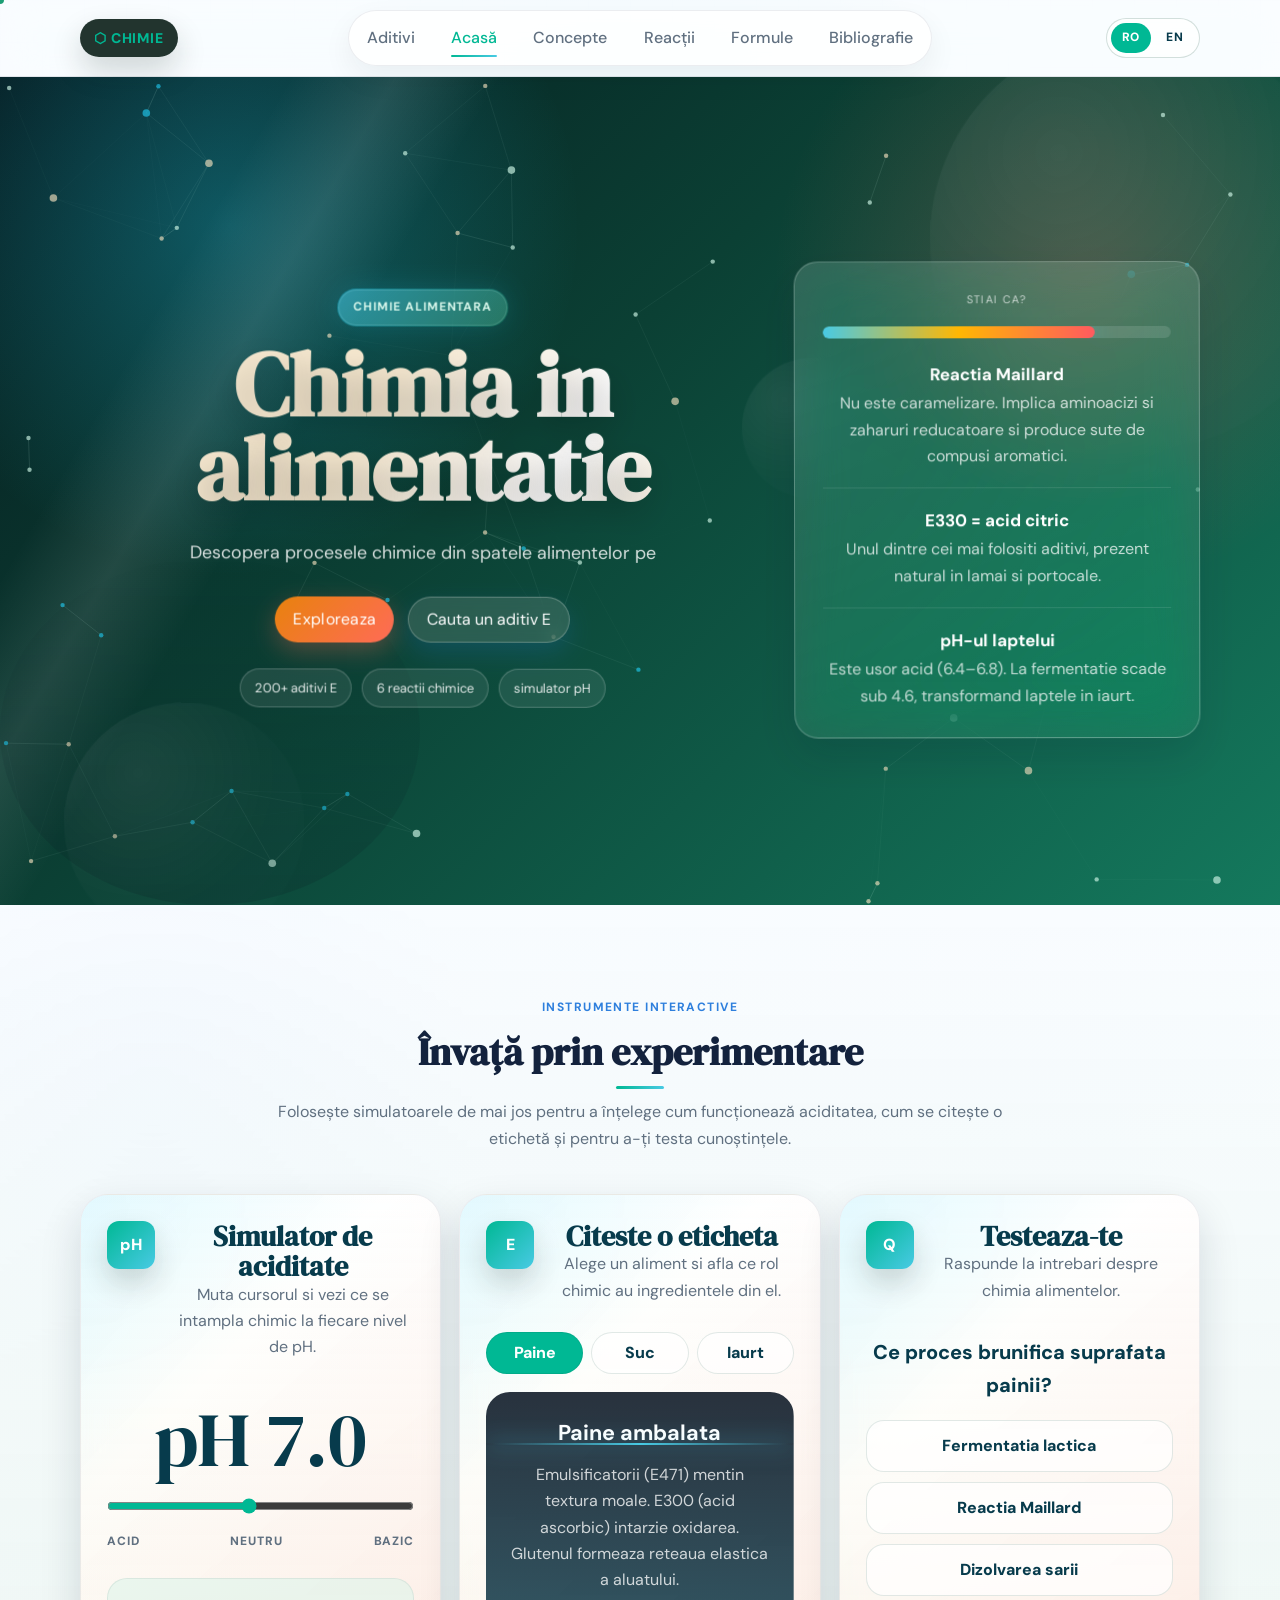
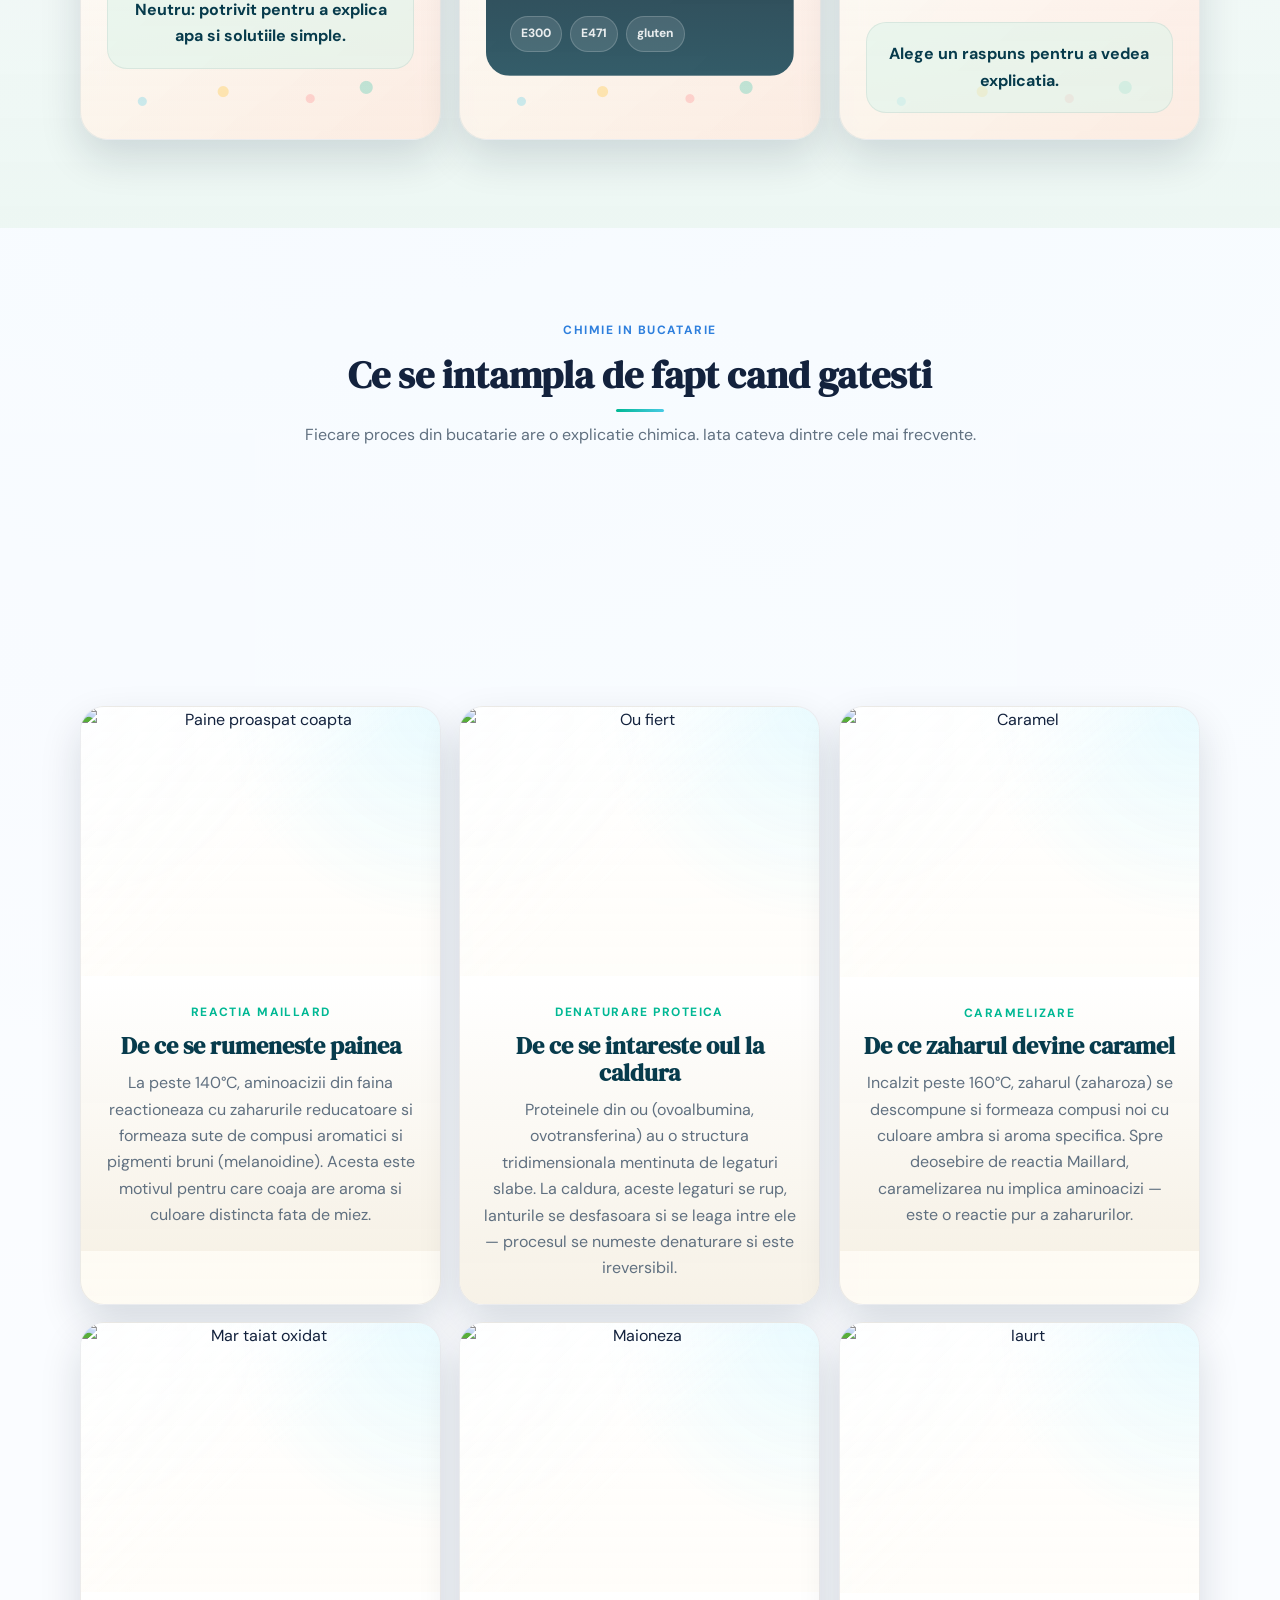
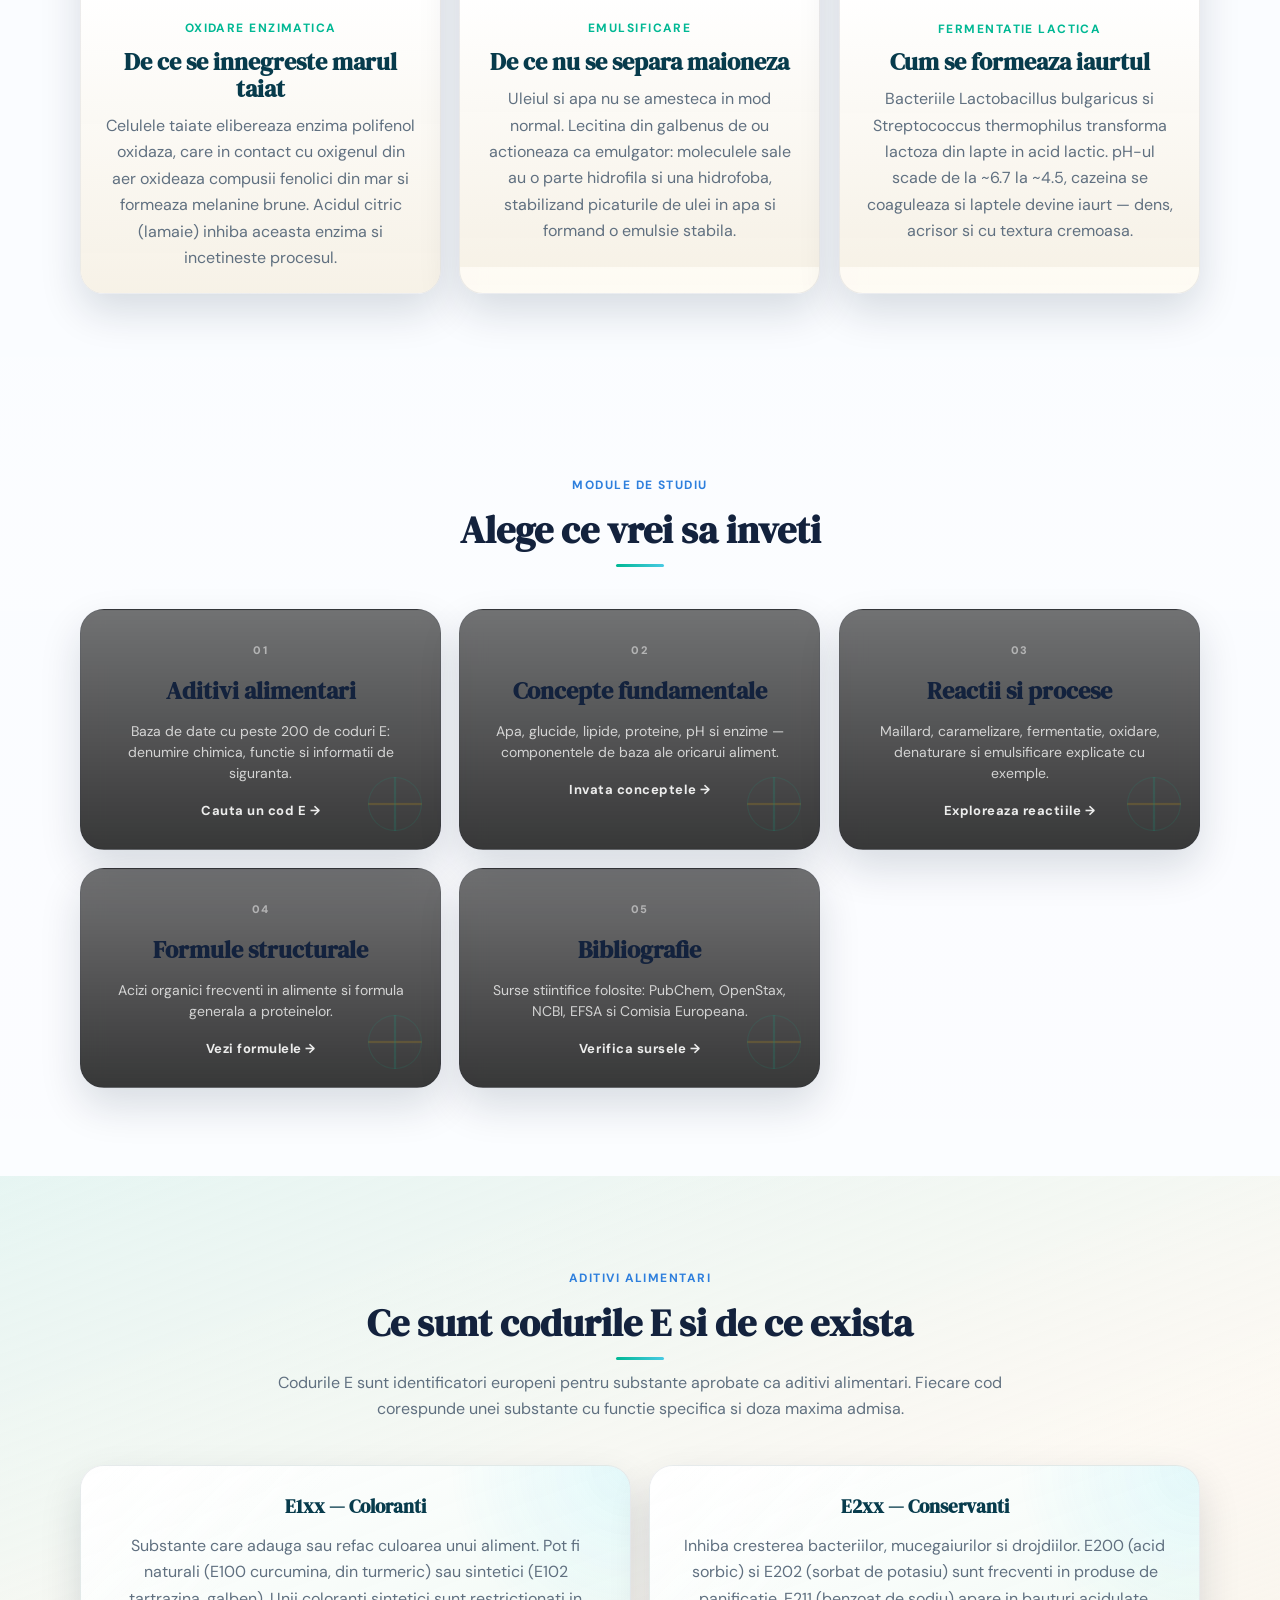
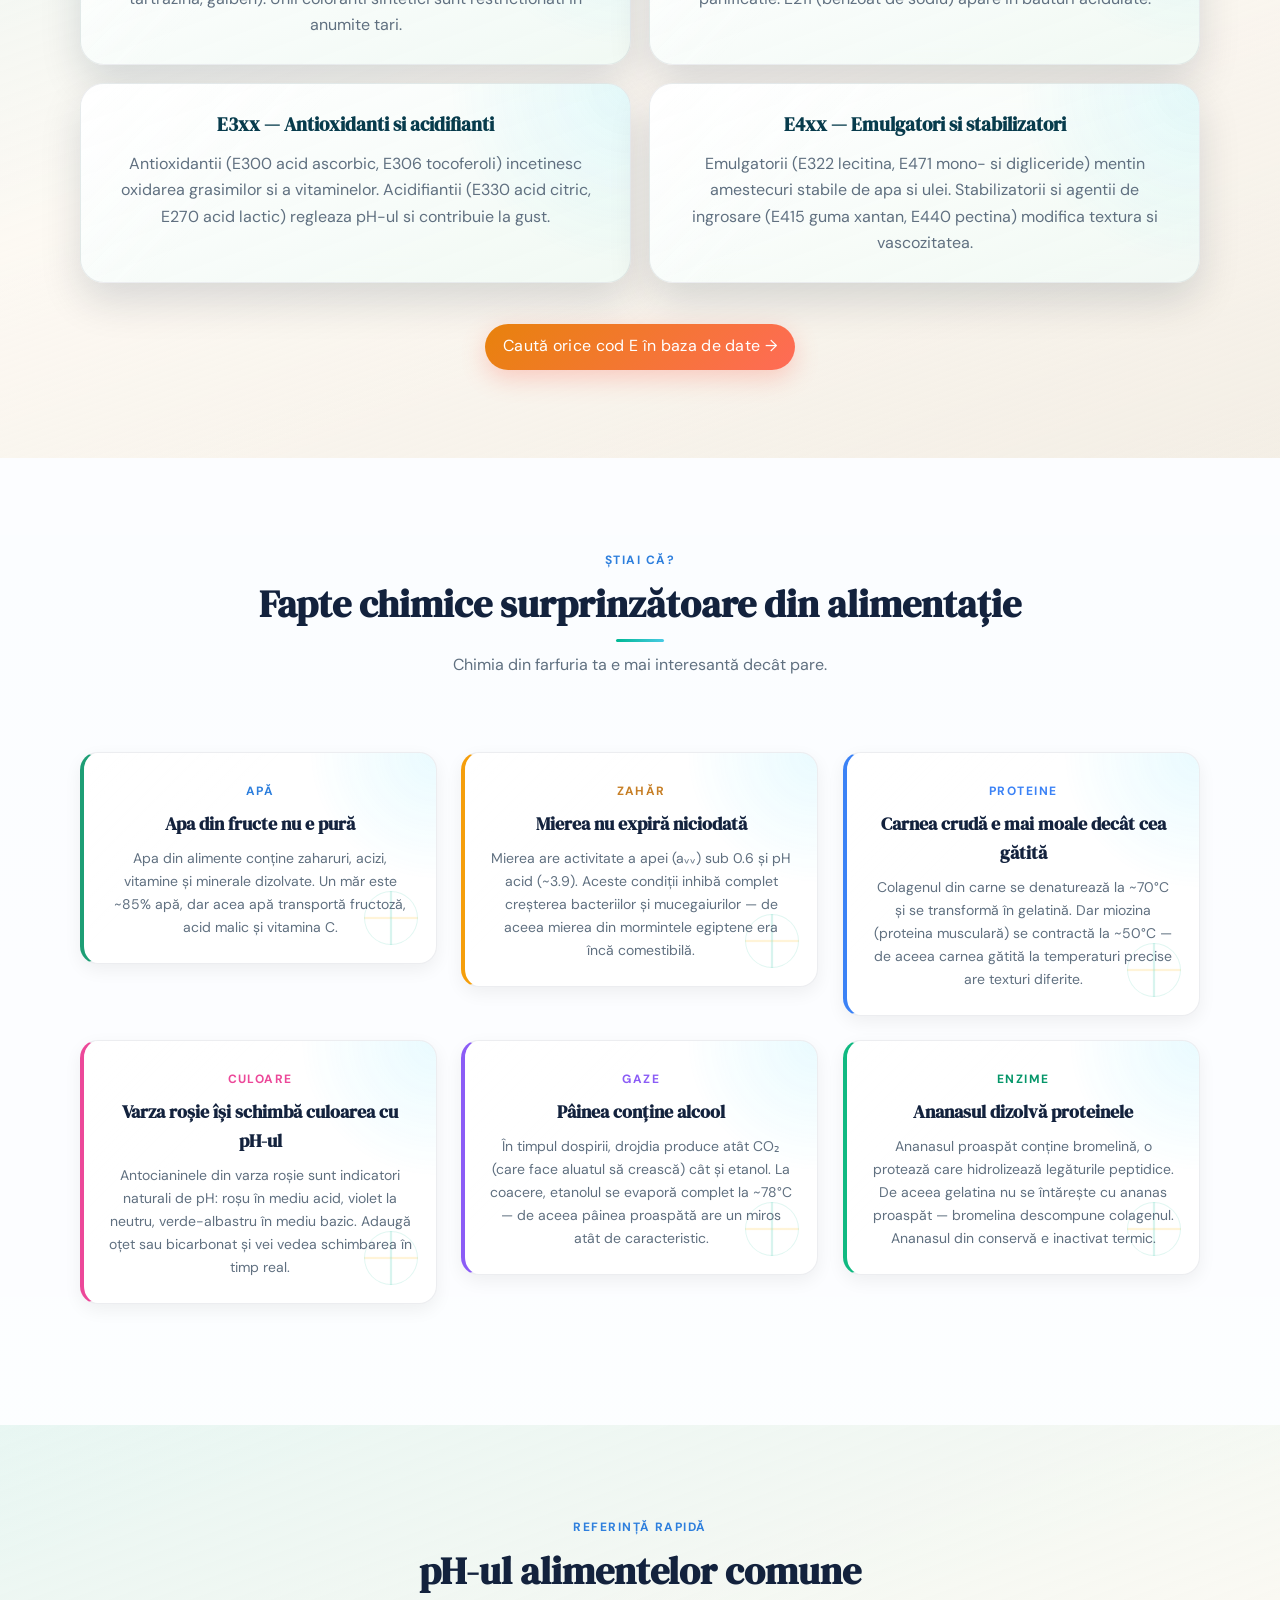
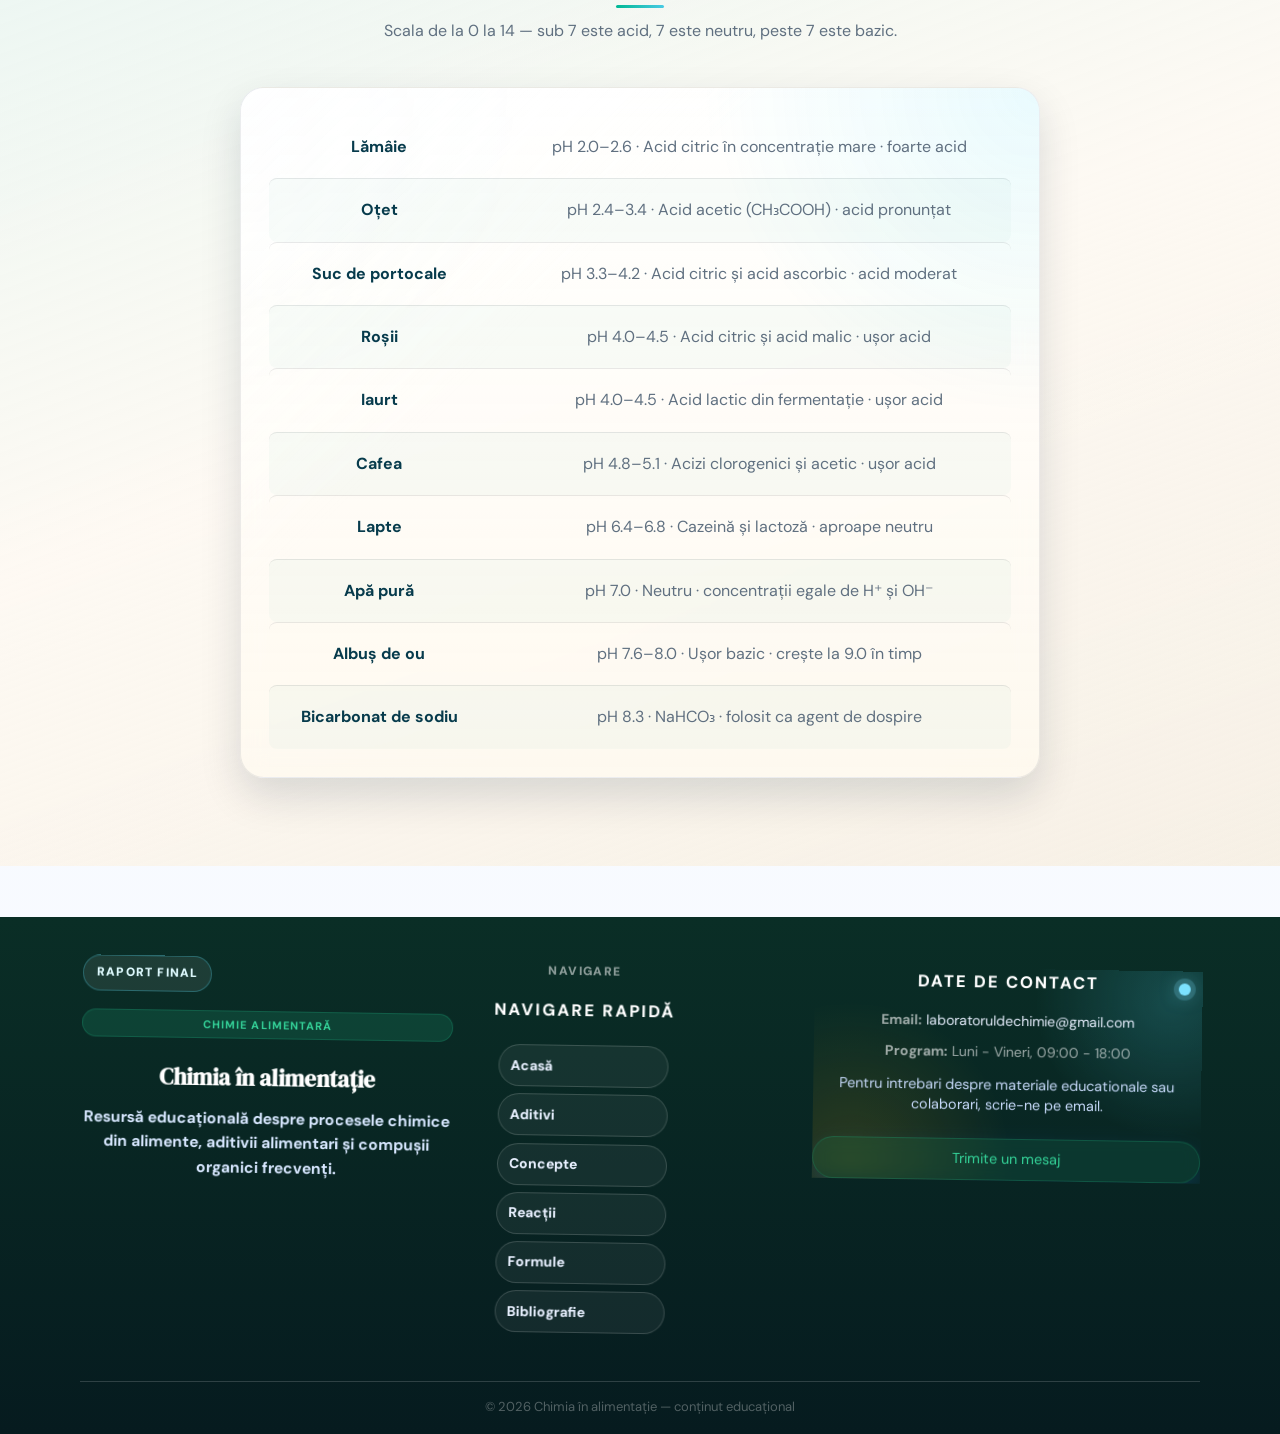
==== commit b27adc69: "Version 10.5" ====
--- a/acasa.html
+++ b/acasa.html
@@ -91,8 +91,8 @@
       <div class="container">
         <div class="section-header">
           <span class="section-tag">Instrumente interactive</span>
-          <h2>Invata prin experimentare</h2>
-          <p>Foloseste simulatoarele de mai jos pentru a intelege cum functioneaza aciditatea, cum se citeste o eticheta si pentru a-ti testa cunostintele.</p>
+          <h2>Învață prin experimentare</h2>
+          <p>Folosește simulatoarele de mai jos pentru a înțelege cum funcționează aciditatea, cum se citește o etichetă și pentru a-ți testa cunoștințele.</p>
         </div>
 
         <div class="lab-dashboard">
@@ -302,7 +302,73 @@
           </article>
         </div>
         <div style="text-align:center; margin-top: 2.5rem;">
-          <a class="button button-primary" href="aditivi.html">Cauta orice cod E in baza de date →</a>
+          <a class="button button-primary" href="aditivi.html">Caută orice cod E în baza de date →</a>
+        </div>
+      </div>
+    </section>
+
+    <!-- Știai că? — fapte chimice rapide -->
+    <section class="section section-light">
+      <div class="container">
+        <div class="section-header">
+          <span class="section-tag">Știai că?</span>
+          <h2>Fapte chimice surprinzătoare din alimentație</h2>
+          <p>Chimia din farfuria ta e mai interesantă decât pare.</p>
+        </div>
+        <div class="info-grid" style="display:grid; grid-template-columns: repeat(auto-fit, minmax(280px, 1fr)); gap: 1.5rem;">
+          <article class="info-card" style="border-left: 4px solid #1d9e75; padding: 1.5rem;">
+            <span class="section-tag" style="margin-bottom:0.5rem;">Apă</span>
+            <h4 style="font-family:var(--font-display); font-size:1.1rem; margin-bottom:0.5rem;">Apa din fructe nu e pură</h4>
+            <p style="color:var(--muted); font-size:14px;">Apa din alimente conține zaharuri, acizi, vitamine și minerale dizolvate. Un măr este ~85% apă, dar acea apă transportă fructoză, acid malic și vitamina C.</p>
+          </article>
+          <article class="info-card" style="border-left: 4px solid #f59e0b; padding: 1.5rem;">
+            <span class="section-tag" style="margin-bottom:0.5rem; color:#c77f26;">Zahăr</span>
+            <h4 style="font-family:var(--font-display); font-size:1.1rem; margin-bottom:0.5rem;">Mierea nu expiră niciodată</h4>
+            <p style="color:var(--muted); font-size:14px;">Mierea are activitate a apei (aᵥᵥ) sub 0.6 și pH acid (~3.9). Aceste condiții inhibă complet creșterea bacteriilor și mucegaiurilor — de aceea mierea din mormintele egiptene era încă comestibilă.</p>
+          </article>
+          <article class="info-card" style="border-left: 4px solid #3b82f6; padding: 1.5rem;">
+            <span class="section-tag" style="margin-bottom:0.5rem; color:#3b82f6;">Proteine</span>
+            <h4 style="font-family:var(--font-display); font-size:1.1rem; margin-bottom:0.5rem;">Carnea crudă e mai moale decât cea gătită</h4>
+            <p style="color:var(--muted); font-size:14px;">Colagenul din carne se denaturează la ~70°C și se transformă în gelatină. Dar miozina (proteina musculară) se contractă la ~50°C — de aceea carnea gătită la temperaturi precise are texturi diferite.</p>
+          </article>
+          <article class="info-card" style="border-left: 4px solid #ec4899; padding: 1.5rem;">
+            <span class="section-tag" style="margin-bottom:0.5rem; color:#ec4899;">Culoare</span>
+            <h4 style="font-family:var(--font-display); font-size:1.1rem; margin-bottom:0.5rem;">Varza roșie își schimbă culoarea cu pH-ul</h4>
+            <p style="color:var(--muted); font-size:14px;">Antocianinele din varza roșie sunt indicatori naturali de pH: roșu în mediu acid, violet la neutru, verde-albastru în mediu bazic. Adaugă oțet sau bicarbonat și vei vedea schimbarea în timp real.</p>
+          </article>
+          <article class="info-card" style="border-left: 4px solid #8b5cf6; padding: 1.5rem;">
+            <span class="section-tag" style="margin-bottom:0.5rem; color:#8b5cf6;">Gaze</span>
+            <h4 style="font-family:var(--font-display); font-size:1.1rem; margin-bottom:0.5rem;">Pâinea conține alcool</h4>
+            <p style="color:var(--muted); font-size:14px;">În timpul dospirii, drojdia produce atât CO₂ (care face aluatul să crească) cât și etanol. La coacere, etanolul se evaporă complet la ~78°C — de aceea pâinea proaspătă are un miros atât de caracteristic.</p>
+          </article>
+          <article class="info-card" style="border-left: 4px solid #10b981; padding: 1.5rem;">
+            <span class="section-tag" style="margin-bottom:0.5rem; color:#059669;">Enzime</span>
+            <h4 style="font-family:var(--font-display); font-size:1.1rem; margin-bottom:0.5rem;">Ananasul dizolvă proteinele</h4>
+            <p style="color:var(--muted); font-size:14px;">Ananasul proaspăt conține bromelină, o protează care hidrolizează legăturile peptidice. De aceea gelatina nu se întărește cu ananas proaspăt — bromelina descompune colagenul. Ananasul din conservă e inactivat termic.</p>
+          </article>
+        </div>
+      </div>
+    </section>
+
+    <!-- Tabel pH alimente comune -->
+    <section class="section section-soft">
+      <div class="container container-narrow">
+        <div class="section-header">
+          <span class="section-tag">Referință rapidă</span>
+          <h2>pH-ul alimentelor comune</h2>
+          <p>Scala de la 0 la 14 — sub 7 este acid, 7 este neutru, peste 7 este bazic.</p>
+        </div>
+        <div class="definition-table">
+          <div class="definition-row"><strong>Lămâie</strong><span>pH 2.0–2.6 · Acid citric în concentrație mare · foarte acid</span></div>
+          <div class="definition-row"><strong>Oțet</strong><span>pH 2.4–3.4 · Acid acetic (CH₃COOH) · acid pronunțat</span></div>
+          <div class="definition-row"><strong>Suc de portocale</strong><span>pH 3.3–4.2 · Acid citric și acid ascorbic · acid moderat</span></div>
+          <div class="definition-row"><strong>Roșii</strong><span>pH 4.0–4.5 · Acid citric și acid malic · ușor acid</span></div>
+          <div class="definition-row"><strong>Iaurt</strong><span>pH 4.0–4.5 · Acid lactic din fermentație · ușor acid</span></div>
+          <div class="definition-row"><strong>Cafea</strong><span>pH 4.8–5.1 · Acizi clorogenici și acetic · ușor acid</span></div>
+          <div class="definition-row"><strong>Lapte</strong><span>pH 6.4–6.8 · Cazeină și lactoză · aproape neutru</span></div>
+          <div class="definition-row"><strong>Apă pură</strong><span>pH 7.0 · Neutru · concentrații egale de H⁺ și OH⁻</span></div>
+          <div class="definition-row"><strong>Albuș de ou</strong><span>pH 7.6–8.0 · Ușor bazic · crește la 9.0 în timp</span></div>
+          <div class="definition-row"><strong>Bicarbonat de sodiu</strong><span>pH 8.3 · NaHCO₃ · folosit ca agent de dospire</span></div>
         </div>
       </div>
     </section>
@@ -313,7 +379,7 @@
     <div class="container footer-grid footer-contact-grid" data-parallax data-parallax-speed="0.02" data-rotate-speed="-0.001">
       <div class="footer-about">
         <span class="footer-badge">Chimie alimentară</span>
-        <h3>Chimia în alimentație</h3>
+        <h3><a href="aditivi.html" style="color:inherit; text-decoration:none;"></a>Chimia în alimentație</a></h3>
         <p class="footer-text">Resursă educațională despre procesele chimice din alimente, aditivii alimentari și compușii organici frecvenți.</p>
       </div>
       <div class="footer-links footer-column">
--- a/animations.css
+++ b/animations.css
@@ -390,3 +390,675 @@
     transition-duration: 0.01ms !important;
   }
 }
+
+/* ============================================================
+   MOBILE RESPONSIVE — îmbunătățiri pentru telefon
+   ============================================================ */
+
+/* ── Hero pe mobil ─────────────────────────────────────────── */
+@media (max-width: 768px) {
+  .hero {
+    padding: 72px 0 56px;
+    min-height: auto;
+  }
+
+  .hero-grid {
+    grid-template-columns: 1fr;
+    gap: 28px;
+    text-align: center;
+  }
+
+  .hero h1 {
+    font-size: clamp(2.2rem, 10vw, 3.5rem);
+    line-height: 1.05;
+  }
+
+  .hero-lead {
+    font-size: 1rem;
+    margin: 0 auto;
+  }
+
+  .hero-actions {
+    justify-content: center;
+  }
+
+  .hero-tags {
+    justify-content: center;
+  }
+
+  .hero-panel {
+    display: none; /* ascunde panoul lateral pe mobil mic */
+  }
+
+  /* Page hero grid — stivuit pe mobil */
+  .page-hero-grid {
+    grid-template-columns: 1fr;
+    gap: 24px;
+  }
+
+  .page-hero-visual {
+    min-height: 200px;
+  }
+
+  .page-title {
+    font-size: clamp(1.8rem, 7vw, 2.8rem);
+  }
+}
+
+/* ── Grile de carduri — 1 coloană pe mobil ─────────────────── */
+@media (max-width: 640px) {
+  .detail-grid,
+  .info-grid,
+  .photo-grid,
+  .case-grid,
+  .stat-band,
+  .highlight-grid,
+  .source-grid {
+    grid-template-columns: 1fr !important;
+  }
+
+  .visual-gallery,
+  .visual-gallery-four {
+    grid-template-columns: 1fr !important;
+  }
+
+  .link-grid {
+    grid-template-columns: 1fr !important;
+  }
+
+  .two-column-layout {
+    grid-template-columns: 1fr !important;
+  }
+
+  /* Lab dashboard — stivuit */
+  .lab-dashboard {
+    grid-template-columns: 1fr !important;
+  }
+
+  /* Additive meta grid */
+  .additive-meta-grid {
+    grid-template-columns: 1fr !important;
+  }
+
+  /* Hero search layout */
+  .hero-search-layout {
+    grid-template-columns: 1fr !important;
+    padding: 40px 0 !important;
+    min-height: auto !important;
+  }
+}
+
+/* ── Secțiuni — padding redus pe mobil ─────────────────────── */
+@media (max-width: 640px) {
+  .section {
+    padding: 40px 0;
+  }
+
+  .container {
+    width: calc(100% - 24px);
+  }
+
+  .detail-content {
+    padding: 24px 16px;
+    border-radius: 16px;
+  }
+
+  .additive-result-card {
+    padding: 28px 20px;
+    border-radius: 20px;
+  }
+
+  .hero-search-box {
+    padding: 20px 16px;
+  }
+}
+
+/* ── Navbar pe mobil ───────────────────────────────────────── */
+@media (max-width: 768px) {
+  .menu-btn {
+    display: inline-flex;
+  }
+
+  .nav-inner {
+    justify-content: space-between;
+    padding: 0 4px;
+  }
+
+  /* Lang switch pe mobil */
+  .lang-switch {
+    position: static;
+    margin-left: auto;
+    margin-right: 8px;
+  }
+}
+
+/* ── Footer pe mobil ───────────────────────────────────────── */
+@media (max-width: 640px) {
+  .footer-contact-grid {
+    grid-template-columns: 1fr !important;
+    gap: 28px;
+  }
+
+  .footer-bottom {
+    text-align: center;
+    padding: 16px 0;
+  }
+}
+
+/* ── Carduri autori — 1 coloană pe mobil ───────────────────── */
+@media (max-width: 640px) {
+  .detail-grid .detail-card {
+    padding: 2rem 1.5rem !important;
+  }
+}
+
+/* ── Butoane — mai mari pe touch ───────────────────────────── */
+@media (max-width: 768px) {
+  .button {
+    min-height: 52px;
+    padding: 0 22px;
+    font-size: 15px;
+  }
+
+  .button-primary,
+  .button-secondary {
+    width: 100%;
+    justify-content: center;
+  }
+
+  .hero-actions {
+    flex-direction: column;
+    align-items: center;
+  }
+
+  .hero-actions .button {
+    max-width: 320px;
+  }
+}
+
+/* ── Formule — scroll orizontal pe mobil ───────────────────── */
+@media (max-width: 640px) {
+  .formula-block {
+    font-size: 13px;
+    overflow-x: auto;
+    white-space: nowrap;
+    display: block;
+    padding: 12px;
+  }
+}
+
+/* ── Definition table — stivuit pe mobil ──────────────────── */
+@media (max-width: 640px) {
+  .definition-row {
+    flex-direction: column;
+    gap: 6px;
+    padding: 14px 12px;
+  }
+
+  .definition-row strong {
+    min-width: unset;
+  }
+}
+
+/* ── Photo cards — aspect ratio mai mic pe mobil ───────────── */
+@media (max-width: 640px) {
+  .photo-card img {
+    aspect-ratio: 16 / 9;
+  }
+}
+
+/* ── Dezactivează animații complexe pe touch ───────────────── */
+@media (pointer: coarse) {
+  .chem-cursor { display: none; }
+  .tilt-ready {
+    transform: none !important;
+  }
+  .stat-chip { animation: none; }
+}
+
+/* ── Timeline grid — 1 coloană pe mobil ───────────────────── */
+@media (max-width: 640px) {
+  .timeline-grid {
+    grid-template-columns: 1fr !important;
+  }
+}
+
+/* ── Overlay detalii — full screen pe mobil ────────────────── */
+@media (max-width: 640px) {
+  .detail-overlay {
+    padding: 0;
+    align-items: flex-end;
+  }
+
+  .detail-content {
+    max-height: 92vh;
+    border-radius: 20px 20px 0 0;
+    width: 100%;
+  }
+}
+
+/* ============================================================
+   DESIGN UPGRADE — elemente vizuale îmbunătățite
+   ============================================================ */
+
+/* ── Info cards cu border colorat — hover glow ─────────────── */
+.info-card[style*="border-left"] {
+  transition: transform 0.3s cubic-bezier(0.175,0.885,0.32,1.275),
+              box-shadow 0.3s ease;
+  border-radius: var(--radius-md) !important;
+}
+
+.info-card[style*="border-left"]:hover {
+  transform: translateY(-6px);
+  box-shadow: 0 20px 40px rgba(10,55,43,0.12);
+}
+
+/* ── Section headers — linie decorativă sub titlu ──────────── */
+.section-header h2::after {
+  content: '';
+  display: block;
+  width: 48px;
+  height: 3px;
+  border-radius: 999px;
+  background: linear-gradient(90deg, var(--green-mid), var(--cyan));
+  margin: 12px auto 0;
+}
+
+.section-header-left h2::after {
+  margin-left: 0;
+}
+
+/* ── Hero badge — animație pulse ───────────────────────────── */
+.badge.badge-glow::before {
+  content: '';
+  position: absolute;
+  inset: -2px;
+  border-radius: inherit;
+  background: linear-gradient(135deg, rgba(33,212,253,0.4), rgba(29,158,117,0.4));
+  z-index: -1;
+  animation: badgePulse 2.5s ease-in-out infinite;
+}
+
+@keyframes badgePulse {
+  0%, 100% { opacity: 0.4; transform: scale(1); }
+  50%       { opacity: 0.8; transform: scale(1.04); }
+}
+
+.badge.badge-glow {
+  position: relative;
+}
+
+/* ── Stat chips — design mai bogat ─────────────────────────── */
+.stat-chip {
+  background: linear-gradient(135deg, rgba(255,255,255,0.95) 0%, rgba(240,249,244,0.9) 100%);
+  border: 1px solid rgba(29,158,117,0.15);
+  padding: 28px 24px;
+  text-align: center;
+  transition: transform 0.3s ease, box-shadow 0.3s ease;
+}
+
+.stat-chip strong {
+  font-size: clamp(2rem, 4vw, 2.8rem);
+  background: linear-gradient(135deg, var(--green-dark), var(--green-mid));
+  -webkit-background-clip: text;
+  background-clip: text;
+  -webkit-text-fill-color: transparent;
+  display: block;
+  margin-bottom: 8px;
+}
+
+.stat-chip span {
+  font-size: 13px;
+  color: var(--muted);
+  line-height: 1.4;
+}
+
+/* ── Photo cards — caption mai elegant ─────────────────────── */
+.photo-card figcaption {
+  background: linear-gradient(180deg, rgba(255,255,255,0.98) 0%, rgba(246,241,230,0.95) 100%);
+}
+
+.photo-card:hover figcaption h3 {
+  color: var(--green-mid);
+  transition: color 0.3s ease;
+}
+
+/* ── Link cards — număr index mai vizibil ──────────────────── */
+.card-index {
+  font-size: 11px;
+  font-weight: 800;
+  letter-spacing: 0.12em;
+  color: rgba(255,255,255,0.5);
+  margin-bottom: 12px;
+  text-transform: uppercase;
+}
+
+.link-card h3 {
+  font-size: 1.5rem;
+  margin-bottom: 10px;
+}
+
+.link-card p {
+  font-size: 14px;
+  color: rgba(255,255,255,0.75);
+  line-height: 1.5;
+}
+
+.card-link {
+  display: inline-block;
+  margin-top: 16px;
+  font-size: 13px;
+  font-weight: 700;
+  color: rgba(255,255,255,0.9);
+  letter-spacing: 0.04em;
+  transition: letter-spacing 0.25s ease;
+}
+
+.link-card:hover .card-link {
+  letter-spacing: 0.08em;
+}
+
+/* ── Detail cards — gradient subtil ────────────────────────── */
+.detail-card {
+  background: linear-gradient(160deg, rgba(255,255,255,0.98) 0%, rgba(240,249,244,0.92) 100%);
+  transition: transform 0.3s cubic-bezier(0.175,0.885,0.32,1.275),
+              box-shadow 0.3s ease,
+              border-color 0.3s ease;
+}
+
+.detail-card:hover {
+  border-color: rgba(29,158,117,0.3);
+  box-shadow: 0 20px 50px rgba(10,55,43,0.14);
+}
+
+.detail-card h3 {
+  color: var(--green-dark);
+  margin-bottom: 10px;
+}
+
+/* ── Feature cards — eyebrow colorat ───────────────────────── */
+.eyebrow {
+  display: inline-block;
+  font-size: 11px;
+  font-weight: 800;
+  letter-spacing: 0.14em;
+  text-transform: uppercase;
+  color: var(--green-mid);
+  margin-bottom: 10px;
+}
+
+/* ── Timeline cards — număr index cu gradient ──────────────── */
+.timeline-card .card-index {
+  display: inline-flex;
+  align-items: center;
+  justify-content: center;
+  width: 36px;
+  height: 36px;
+  border-radius: 10px;
+  background: linear-gradient(135deg, var(--green-mid), var(--cyan));
+  color: white;
+  font-size: 12px;
+  font-weight: 800;
+  margin-bottom: 14px;
+  letter-spacing: 0;
+}
+
+/* ── Hero panel — glassmorphism mai pronunțat ──────────────── */
+.hero-panel {
+  background: linear-gradient(160deg, rgba(255,255,255,0.16) 0%, rgba(255,255,255,0.06) 100%);
+  backdrop-filter: blur(24px) saturate(160%);
+  border: 1px solid rgba(255,255,255,0.25);
+}
+
+.panel-item + .panel-item {
+  border-top: 1px solid rgba(255,255,255,0.1);
+  padding-top: 18px;
+}
+
+/* ── Navbar — logo text ─────────────────────────────────────── */
+.nav-inner::before {
+  content: '⬡ Chimie';
+  font-weight: 800;
+  font-size: 14px;
+  color: var(--green-mid);
+  letter-spacing: 0.06em;
+  position: absolute;
+  left: 0;
+}
+
+/* ── Footer — design mai curat ──────────────────────────────── */
+.footer-modern {
+  background: linear-gradient(180deg, #0a2e26 0%, #061b1f 100%);
+  color: rgba(255,255,255,0.82);
+  padding: 64px 0 0;
+}
+
+.footer-badge {
+  display: inline-block;
+  padding: 4px 12px;
+  border-radius: 999px;
+  background: rgba(29,158,117,0.2);
+  border: 1px solid rgba(29,158,117,0.3);
+  color: #34d399;
+  font-size: 11px;
+  font-weight: 700;
+  letter-spacing: 0.1em;
+  text-transform: uppercase;
+  margin-bottom: 14px;
+}
+
+.footer-modern h3 {
+  font-family: var(--font-display);
+  font-size: 1.4rem;
+  color: white;
+  margin-bottom: 10px;
+}
+
+.footer-modern h4 {
+  font-size: 12px;
+  font-weight: 800;
+  letter-spacing: 0.12em;
+  text-transform: uppercase;
+  color: rgba(255,255,255,0.45);
+  margin-bottom: 16px;
+}
+
+.footer-modern a {
+  color: rgba(255,255,255,0.7);
+  text-decoration: none;
+  transition: color 0.2s ease;
+  font-size: 14px;
+}
+
+.footer-modern a:hover {
+  color: #34d399;
+}
+
+.footer-text,
+.footer-note {
+  color: rgba(255,255,255,0.5);
+  font-size: 14px;
+  line-height: 1.6;
+}
+
+.footer-contact-row {
+  font-size: 14px;
+  color: rgba(255,255,255,0.6);
+  margin-bottom: 8px;
+}
+
+.footer-bottom {
+  border-top: 1px solid rgba(255,255,255,0.08);
+  padding: 20px 0;
+  margin-top: 48px;
+}
+
+.footer-bottom small {
+  color: rgba(255,255,255,0.3);
+  font-size: 13px;
+}
+
+.footer-cta {
+  background: rgba(29,158,117,0.15) !important;
+  border: 1px solid rgba(29,158,117,0.3) !important;
+  color: #34d399 !important;
+  margin-top: 12px;
+  transition: background 0.2s ease, border-color 0.2s ease !important;
+}
+
+.footer-cta:hover {
+  background: rgba(29,158,117,0.28) !important;
+  border-color: rgba(29,158,117,0.5) !important;
+}
+
+/* ── Section soft — gradient mai viu ───────────────────────── */
+.section-soft {
+  background: linear-gradient(160deg,
+    rgba(223,244,234,0.6) 0%,
+    rgba(255,249,240,0.8) 50%,
+    rgba(245,225,191,0.4) 100%
+  );
+}
+
+/* ── Highlight strip — gradient border ─────────────────────── */
+.highlight-strip {
+  background: linear-gradient(135deg, rgba(255,255,255,0.95) 0%, rgba(240,249,244,0.9) 100%);
+  border-left: 4px solid var(--green-mid);
+}
+
+.highlight-points {
+  display: flex;
+  flex-wrap: wrap;
+  gap: 10px;
+  margin-top: 16px;
+}
+
+.highlight-points span {
+  padding: 6px 14px;
+  border-radius: 999px;
+  background: rgba(29,158,117,0.1);
+  color: var(--green-dark);
+  font-size: 13px;
+  font-weight: 600;
+  border: 1px solid rgba(29,158,117,0.2);
+}
+
+/* ── Quote panel — accent vizual ───────────────────────────── */
+.quote-panel {
+  background: linear-gradient(135deg, #0b4034 0%, #13614a 100%);
+  color: white;
+  border: none;
+}
+
+.quote-panel h3 {
+  color: white;
+  font-family: var(--font-display);
+  font-size: 1.3rem;
+  line-height: 1.3;
+}
+
+.quote-panel p {
+  color: rgba(255,255,255,0.7);
+  font-size: 14px;
+  margin-top: 12px;
+}
+
+.quote-mark {
+  display: inline-flex;
+  align-items: center;
+  justify-content: center;
+  width: 40px;
+  height: 40px;
+  border-radius: 50%;
+  background: rgba(33,212,253,0.2);
+  color: #21d4fd;
+  font-size: 20px;
+  font-weight: 800;
+  margin-bottom: 16px;
+}
+
+/* ── Definition table — zebra stripes ──────────────────────── */
+.definition-row:nth-child(even) {
+  background: rgba(29,158,117,0.03);
+}
+
+.definition-row strong {
+  color: var(--green-dark);
+  font-weight: 700;
+}
+
+/* ── Formula cards ──────────────────────────────────────────── */
+.formula-card .formula-stack {
+  margin: 16px 0;
+  background: rgba(13,77,63,0.05);
+  border-radius: 12px;
+  padding: 16px;
+  border: 1px solid rgba(13,77,63,0.1);
+}
+
+.formula-label {
+  display: block;
+  font-size: 11px;
+  font-weight: 700;
+  letter-spacing: 0.1em;
+  text-transform: uppercase;
+  color: var(--muted);
+  margin-bottom: 8px;
+}
+
+.formula-block {
+  font-family: 'Courier New', monospace;
+  font-size: 15px;
+  color: var(--green-dark);
+  font-weight: 700;
+  background: none;
+  border: none;
+  padding: 0;
+  margin: 0;
+  white-space: pre-wrap;
+}
+
+.formula-note {
+  font-size: 13px;
+  color: var(--muted);
+  margin-top: 12px;
+  padding-top: 12px;
+  border-top: 1px solid var(--border);
+}
+
+/* ── Scroll progress — mai vizibil ─────────────────────────── */
+.scroll-progress {
+  height: 3px;
+  box-shadow: 0 0 8px rgba(29,158,117,0.5);
+}
+
+/* ── Butoane — gradient mai viu ─────────────────────────────── */
+.button-primary {
+  background: linear-gradient(135deg, #e8820c 0%, #ff6b57 100%);
+  box-shadow: 0 8px 24px rgba(255,107,87,0.3);
+  letter-spacing: 0.02em;
+}
+
+.button-secondary {
+  background: rgba(255,255,255,0.12);
+  border: 1.5px solid rgba(255,255,255,0.25);
+  backdrop-filter: blur(8px);
+}
+
+/* ── Lab cards — design mai modern ─────────────────────────── */
+.lab-card {
+  border-radius: var(--radius-lg) !important;
+  transition: transform 0.3s ease, box-shadow 0.3s ease;
+}
+
+.lab-card:hover {
+  transform: translateY(-4px);
+  box-shadow: 0 24px 50px rgba(10,55,43,0.14) !important;
+}
+
+.lab-icon {
+  background: linear-gradient(135deg, var(--green-mid), var(--cyan)) !important;
+  color: white !important;
+  border-radius: 12px !important;
+  font-weight: 800 !important;
+}
